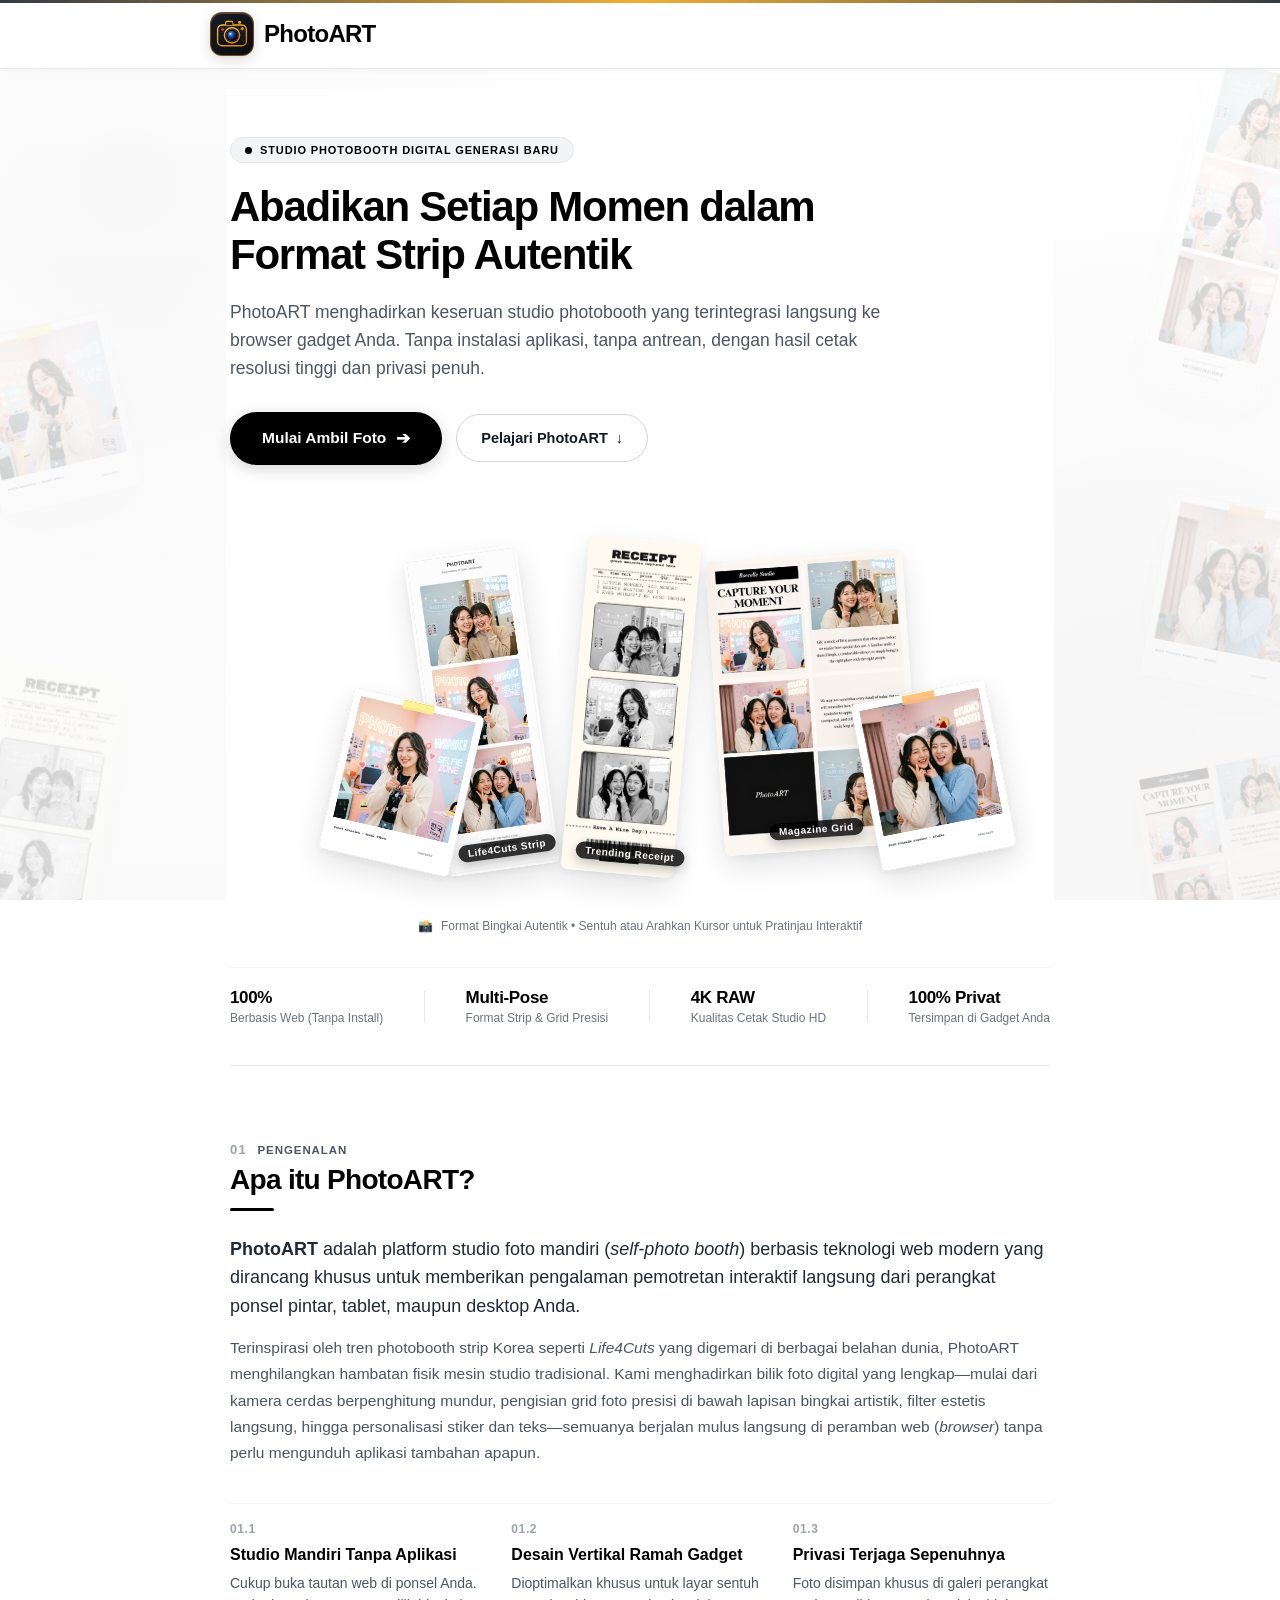
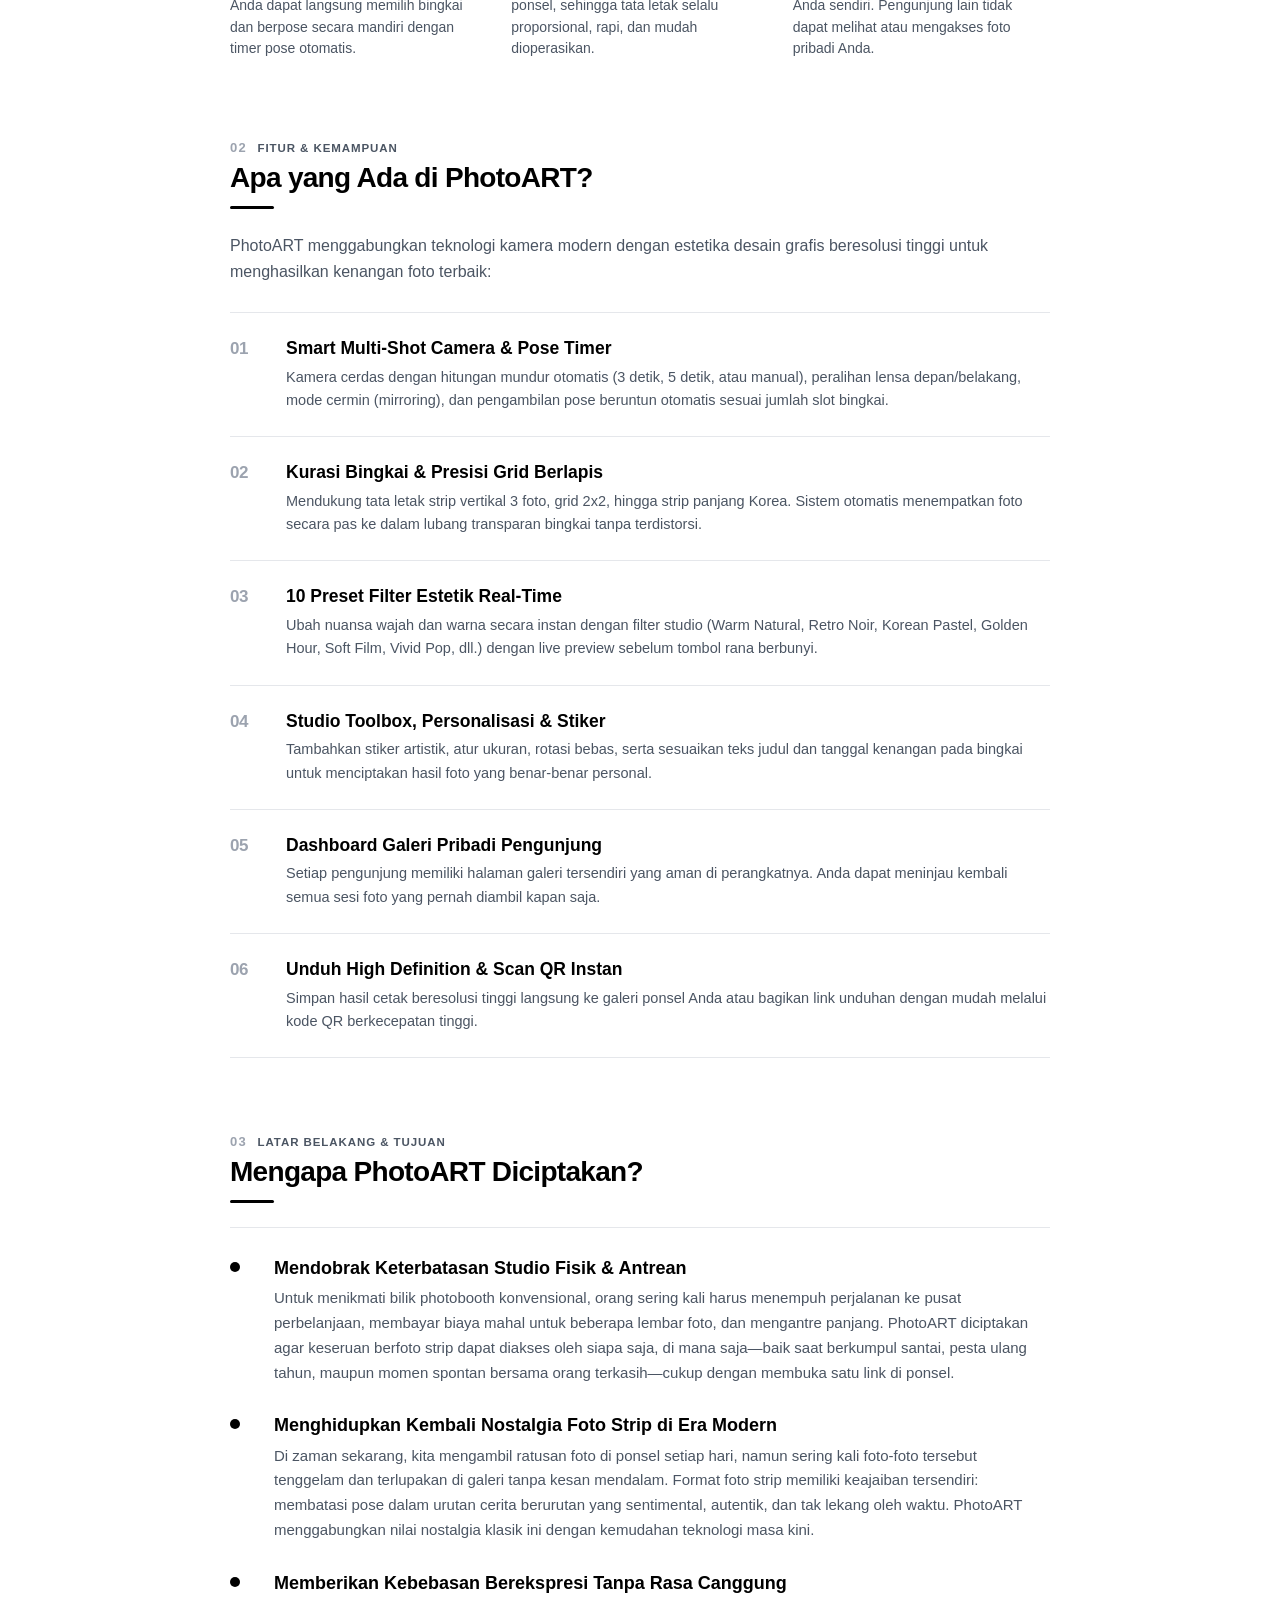
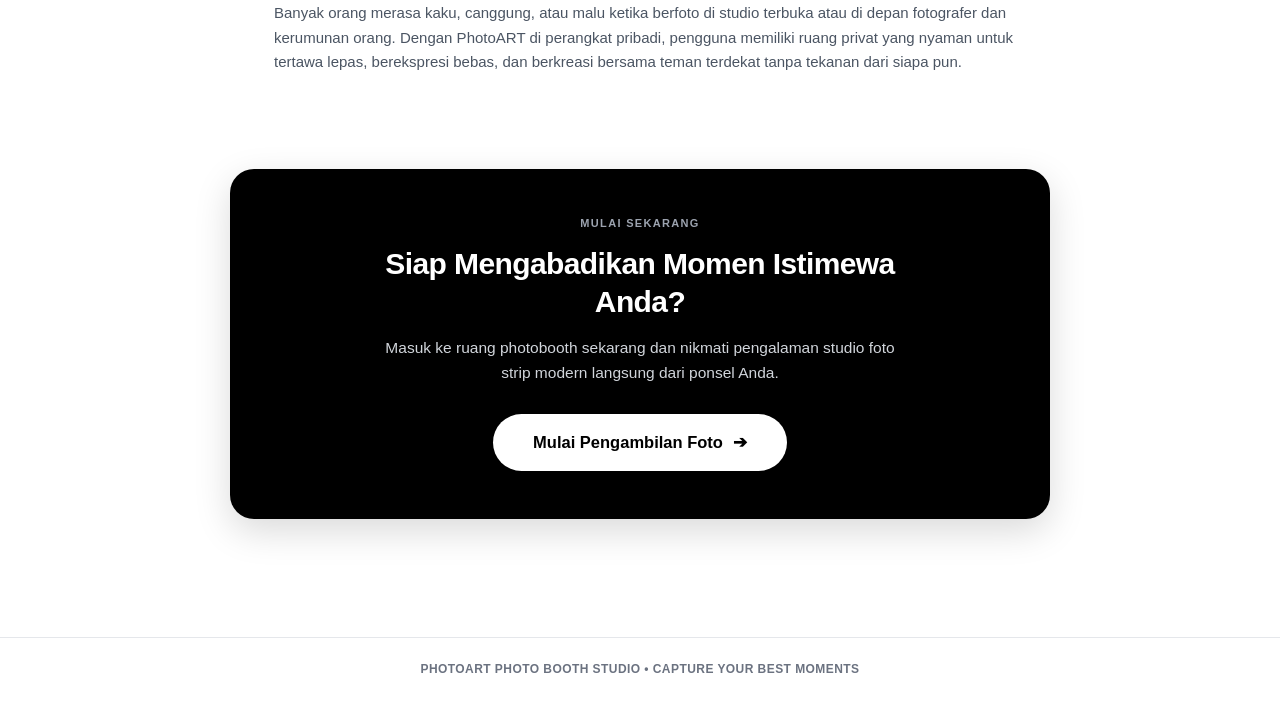
==== index.html @ c7bdb4db "Initial commit - PhotoART project" ====
<!DOCTYPE html>
<html lang="id">
<head>
    <meta charset="UTF-8">
    <meta name="viewport" content="width=device-width, initial-scale=1.0, maximum-scale=1.0, user-scalable=no, viewport-fit=cover">
    <title>PhotoArt - Professional Self Photo Booth Studio</title>
    <meta name="description" content="PhotoArt Studio - Web Photo Booth modern berkualitas studio. Cukup scan barcode untuk berfoto langsung dari ponsel pribadi!">
    <link rel="stylesheet" href="css/style.css">
    <link rel="icon" href="data:image/svg+xml,<svg xmlns=%22http://www.w3.org/2000/svg%22 viewBox=%220%22%20%220%22%20100%20100%22><text y=%22.9em%22 font-size=%2290%22>📸</text></svg>">
</head>
<body class="view-mode-home">

    <!-- Ambient Studio Background Photo Layers (Subtle Mixed Scattered Layers) -->
    <div class="ambient-bg-gallery" aria-hidden="true">
        <div class="ambient-photo photo-corner-tr">
            <img src="assets/frames/thumb_frame_strip_3.png" alt="" loading="lazy">
        </div>
        <div class="ambient-photo photo-mid-left">
            <img src="assets/mini_polaroid_1.png" alt="" loading="lazy">
        </div>
        <div class="ambient-photo photo-mid-right">
            <img src="assets/mini_polaroid_2.png" alt="" loading="lazy">
        </div>
        <div class="ambient-photo photo-bot-left">
            <img src="assets/frames/thumb_receipt_3pose.png" alt="" loading="lazy">
        </div>
        <div class="ambient-photo photo-bot-right">
            <img src="assets/frames/thumb_borcelle_4pose.png" alt="" loading="lazy">
        </div>
    </div>

    <!-- Studio Header & Branding -->
    <header class="app-header">
        <div class="header-container">
            <a href="index.html" class="logo-brand" id="brand-home-link" title="Beranda PhotoART">
                <div class="logo-mark luxury-camera-mark">
                    <svg class="luxury-camera-svg" viewBox="0 0 40 40" fill="none" xmlns="http://www.w3.org/2000/svg">
                        <defs>
                            <linearGradient id="goldGradient" x1="0%" y1="0%" x2="100%" y2="100%">
                                <stop offset="0%" stop-color="#fbbf24" />
                                <stop offset="50%" stop-color="#f59e0b" />
                                <stop offset="100%" stop-color="#d97706" />
                            </linearGradient>
                            <linearGradient id="bodyGradient" x1="0%" y1="0%" x2="0%" y2="100%">
                                <stop offset="0%" stop-color="#1e222d" />
                                <stop offset="100%" stop-color="#0b0e14" />
                            </linearGradient>
                            <radialGradient id="lensReflect" cx="35%" cy="35%" r="65%">
                                <stop offset="0%" stop-color="#38bdf8" stop-opacity="0.95" />
                                <stop offset="50%" stop-color="#1d4ed8" stop-opacity="0.85" />
                                <stop offset="100%" stop-color="#030712" />
                            </radialGradient>
                        </defs>
                        <!-- Luxury Camera Body Frame -->
                        <rect x="4" y="10" width="32" height="23" rx="5" fill="url(#bodyGradient)" stroke="url(#goldGradient)" stroke-width="1.5" />
                        <!-- Upper Rangefinder & Shutter Dial -->
                        <path d="M13 10V7.5C13 6.67 13.67 6 14.5 6H19.5C20.33 6 21 6.67 21 7.5V10" fill="#181c26" stroke="url(#goldGradient)" stroke-width="1.2" />
                        <circle cx="28.5" cy="7" r="1.8" fill="url(#goldGradient)" />
                        <!-- Red Leica-style Indicator Dot -->
                        <circle cx="9.5" cy="15" r="1.5" fill="#ef4444" />
                        <!-- Outer Golden Lens Rim -->
                        <circle cx="20" cy="21.5" r="8.5" fill="#080b11" stroke="url(#goldGradient)" stroke-width="1.5" />
                        <!-- Precision Lens Optical Ring -->
                        <circle cx="20" cy="21.5" r="6.8" stroke="rgba(255,255,255,0.25)" stroke-width="0.8" />
                        <!-- Sapphire Coated Optical Lens Element -->
                        <circle cx="20" cy="21.5" r="5.2" fill="url(#lensReflect)" />
                        <!-- Crystal Glint Reflection -->
                        <circle cx="18.2" cy="19.7" r="1.2" fill="#ffffff" opacity="0.95" />
                        <!-- Top-Right Sparkle Accent -->
                        <path d="M30 14.5L31.5 13M31.5 13L33 14.5M31.5 13V15.5" stroke="url(#goldGradient)" stroke-width="1.2" stroke-linecap="round" />
                    </svg>
                </div>
                <div class="logo-text-group">
                    <div class="logo-title-row">
                        <span class="logo-title-main">PhotoART</span>
                    </div>
                </div>
            </a>
        </div>
    </header>

    <!-- Main Studio Application Flow -->
    <main class="app-main">

        <!-- ================= HOMEPAGE (PENGENALAN, FITUR, ALASAN PHOTOART) ================= -->
        <section id="step-home" class="step-view active home-view">
            <div class="home-container">
                
                <!-- HERO SECTION -->
                <header class="home-hero-section home-anim-entry">
                    <div class="home-badge-tag">
                        <span class="badge-dot"></span>
                        <span>STUDIO PHOTOBOOTH DIGITAL GENERASI BARU</span>
                    </div>
                    
                    <h1 class="home-hero-title">
                        Abadikan Setiap Momen dalam Format Strip Autentik
                    </h1>
                    
                    <p class="home-hero-desc">
                        PhotoART menghadirkan keseruan studio photobooth yang terintegrasi langsung ke browser gadget Anda. Tanpa instalasi aplikasi, tanpa antrean, dengan hasil cetak resolusi tinggi dan privasi penuh.
                    </p>
                    
                    <div class="home-hero-cta-group">
                        <a href="booth.html" class="btn-home-start" id="btn-hero-start">
                            <span>Mulai Ambil Foto</span>
                            <span class="btn-arrow">➔</span>
                        </a>
                        <a href="#home-about" class="btn-home-learn" id="btn-hero-scroll">
                            <span>Pelajari PhotoART</span>
                            <span>↓</span>
                        </a>
                    </div>

                    <!-- Creative Studio Photo Collage Layer (Mix Tilted Aesthetic Showcase) -->
                    <div class="home-hero-collage-wrapper">
                        <div class="home-hero-collage" aria-label="Koleksi Desain Format Photobooth PhotoART">
                            <!-- Layer 1: Classic Studio Strip 3 Pose (Tilted Left) -->
                            <div class="collage-item item-strip" title="Classic Studio Strip 3 Pose">
                                <img src="assets/frames/thumb_frame_strip_3.png" alt="Classic Studio Strip 3 Pose" loading="lazy">
                                <span class="collage-badge">Life4Cuts Strip</span>
                            </div>

                            <!-- Layer 2: Receipt Strip (Center Front Tilted Right) -->
                            <div class="collage-item item-receipt" title="Receipt Strip 3 Pose">
                                <img src="assets/frames/thumb_receipt_3pose.png" alt="Receipt Strip 3 Pose" loading="lazy">
                                <span class="collage-badge">Trending Receipt</span>
                            </div>

                            <!-- Layer 3: Borcelle Editorial Magazine 4 Pose (Tilted Right) -->
                            <div class="collage-item item-borcelle" title="Borcelle Studio Grid 4 Pose">
                                <img src="assets/frames/thumb_borcelle_4pose.png" alt="Borcelle Studio Grid 4 Pose" loading="lazy">
                                <span class="collage-badge">Magazine Grid</span>
                            </div>

                            <!-- Layer 4: Polaroid 1 with Washi Tape (Floating Accent Left) -->
                            <div class="collage-item item-polaroid-1" title="Instant Photo Snapshot">
                                <img src="assets/mini_polaroid_1.png" alt="Instant Photo Snapshot" loading="lazy">
                            </div>

                            <!-- Layer 5: Polaroid 2 with Pastel Tape (Floating Accent Right) -->
                            <div class="collage-item item-polaroid-2" title="Besties Studio Snapshot">
                                <img src="assets/mini_polaroid_2.png" alt="Besties Studio Snapshot" loading="lazy">
                            </div>
                        </div>
                        <div class="collage-caption">
                            <span>📸</span>
                            <span>Format Bingkai Autentik &bull; Sentuh atau Arahkan Kursor untuk Pratinjau Interaktif</span>
                        </div>
                    </div>

                    <!-- Sleek Feature Strip (Minimalist Linear Metrics, Not Boxed Cards) -->
                    <div class="home-quick-metrics">
                        <div class="metric-item">
                            <span class="metric-val">100%</span>
                            <span class="metric-label">Berbasis Web (Tanpa Install)</span>
                        </div>
                        <div class="metric-divider"></div>
                        <div class="metric-item">
                            <span class="metric-val">Multi-Pose</span>
                            <span class="metric-label">Format Strip & Grid Presisi</span>
                        </div>
                        <div class="metric-divider"></div>
                        <div class="metric-item">
                            <span class="metric-val">4K RAW</span>
                            <span class="metric-label">Kualitas Cetak Studio HD</span>
                        </div>
                        <div class="metric-divider"></div>
                        <div class="metric-item">
                            <span class="metric-val">100% Privat</span>
                            <span class="metric-label">Tersimpan di Gadget Anda</span>
                        </div>
                    </div>
                </header>

                <!-- SUB 1: APA ITU PHOTOART? -->
                <section id="home-about" class="home-sub-section home-reveal" data-reveal>
                    <div class="home-sub-header">
                        <span class="home-sub-num">01</span>
                        <span class="home-sub-badge">PENGENALAN</span>
                        <h2 class="home-sub-title">Apa itu PhotoART?</h2>
                        <div class="home-title-line"></div>
                    </div>

                    <div class="home-narrative-block">
                        <p class="home-lead-text">
                            <strong>PhotoART</strong> adalah platform studio foto mandiri (<em>self-photo booth</em>) berbasis teknologi web modern yang dirancang khusus untuk memberikan pengalaman pemotretan interaktif langsung dari perangkat ponsel pintar, tablet, maupun desktop Anda.
                        </p>
                        <p class="home-body-text">
                            Terinspirasi oleh tren photobooth strip Korea seperti <em>Life4Cuts</em> yang digemari di berbagai belahan dunia, PhotoART menghilangkan hambatan fisik mesin studio tradisional. Kami menghadirkan bilik foto digital yang lengkap—mulai dari kamera cerdas berpenghitung mundur, pengisian grid foto presisi di bawah lapisan bingkai artistik, filter estetis langsung, hingga personalisasi stiker dan teks—semuanya berjalan mulus langsung di peramban web (<em>browser</em>) tanpa perlu mengunduh aplikasi tambahan apapun.
                        </p>
                    </div>

                    <div class="home-pillars-grid">
                        <div class="home-pillar-item home-sub-item">
                            <div class="pillar-marker">01.1</div>
                            <h3 class="pillar-title">Studio Mandiri Tanpa Aplikasi</h3>
                            <p class="pillar-desc">Cukup buka tautan web di ponsel Anda. Anda dapat langsung memilih bingkai dan berpose secara mandiri dengan timer pose otomatis.</p>
                        </div>
                        <div class="home-pillar-item home-sub-item">
                            <div class="pillar-marker">01.2</div>
                            <h3 class="pillar-title">Desain Vertikal Ramah Gadget</h3>
                            <p class="pillar-desc">Dioptimalkan khusus untuk layar sentuh ponsel, sehingga tata letak selalu proporsional, rapi, dan mudah dioperasikan.</p>
                        </div>
                        <div class="home-pillar-item home-sub-item">
                            <div class="pillar-marker">01.3</div>
                            <h3 class="pillar-title">Privasi Terjaga Sepenuhnya</h3>
                            <p class="pillar-desc">Foto disimpan khusus di galeri perangkat Anda sendiri. Pengunjung lain tidak dapat melihat atau mengakses foto pribadi Anda.</p>
                        </div>
                    </div>
                </section>

                <!-- SUB 2: APA YANG ADA DI PHOTOART? -->
                <section id="home-features" class="home-sub-section home-reveal" data-reveal>
                    <div class="home-sub-header">
                        <span class="home-sub-num">02</span>
                        <span class="home-sub-badge">FITUR & KEMAMPUAN</span>
                        <h2 class="home-sub-title">Apa yang Ada di PhotoART?</h2>
                        <div class="home-title-line"></div>
                    </div>

                    <p class="home-section-lead">
                        PhotoART menggabungkan teknologi kamera modern dengan estetika desain grafis beresolusi tinggi untuk menghasilkan kenangan foto terbaik:
                    </p>

                    <div class="home-features-linear">
                        <div class="home-feature-row home-sub-item">
                            <div class="feature-index">01</div>
                            <div class="feature-content">
                                <h3 class="feature-title">Smart Multi-Shot Camera & Pose Timer</h3>
                                <p class="feature-desc">Kamera cerdas dengan hitungan mundur otomatis (3 detik, 5 detik, atau manual), peralihan lensa depan/belakang, mode cermin (mirroring), dan pengambilan pose beruntun otomatis sesuai jumlah slot bingkai.</p>
                            </div>
                        </div>

                        <div class="home-feature-row home-sub-item">
                            <div class="feature-index">02</div>
                            <div class="feature-content">
                                <h3 class="feature-title">Kurasi Bingkai & Presisi Grid Berlapis</h3>
                                <p class="feature-desc">Mendukung tata letak strip vertikal 3 foto, grid 2x2, hingga strip panjang Korea. Sistem otomatis menempatkan foto secara pas ke dalam lubang transparan bingkai tanpa terdistorsi.</p>
                            </div>
                        </div>

                        <div class="home-feature-row home-sub-item">
                            <div class="feature-index">03</div>
                            <div class="feature-content">
                                <h3 class="feature-title">10 Preset Filter Estetik Real-Time</h3>
                                <p class="feature-desc">Ubah nuansa wajah dan warna secara instan dengan filter studio (Warm Natural, Retro Noir, Korean Pastel, Golden Hour, Soft Film, Vivid Pop, dll.) dengan live preview sebelum tombol rana berbunyi.</p>
                            </div>
                        </div>

                        <div class="home-feature-row home-sub-item">
                            <div class="feature-index">04</div>
                            <div class="feature-content">
                                <h3 class="feature-title">Studio Toolbox, Personalisasi & Stiker</h3>
                                <p class="feature-desc">Tambahkan stiker artistik, atur ukuran, rotasi bebas, serta sesuaikan teks judul dan tanggal kenangan pada bingkai untuk menciptakan hasil foto yang benar-benar personal.</p>
                            </div>
                        </div>

                        <div class="home-feature-row home-sub-item">
                            <div class="feature-index">05</div>
                            <div class="feature-content">
                                <h3 class="feature-title">Dashboard Galeri Pribadi Pengunjung</h3>
                                <p class="feature-desc">Setiap pengunjung memiliki halaman galeri tersendiri yang aman di perangkatnya. Anda dapat meninjau kembali semua sesi foto yang pernah diambil kapan saja.</p>
                            </div>
                        </div>

                        <div class="home-feature-row home-sub-item">
                            <div class="feature-index">06</div>
                            <div class="feature-content">
                                <h3 class="feature-title">Unduh High Definition & Scan QR Instan</h3>
                                <p class="feature-desc">Simpan hasil cetak beresolusi tinggi langsung ke galeri ponsel Anda atau bagikan link unduhan dengan mudah melalui kode QR berkecepatan tinggi.</p>
                            </div>
                        </div>
                    </div>
                </section>

                <!-- SUB 3: ALASAN MENGAPA PHOTOART DICIPTAKAN -->
                <section id="home-purpose" class="home-sub-section home-reveal" data-reveal>
                    <div class="home-sub-header">
                        <span class="home-sub-num">03</span>
                        <span class="home-sub-badge">LATAR BELAKANG & TUJUAN</span>
                        <h2 class="home-sub-title">Mengapa PhotoART Diciptakan?</h2>
                        <div class="home-title-line"></div>
                    </div>

                    <div class="home-purpose-list">
                        <div class="home-purpose-item home-sub-item">
                            <div class="purpose-indicator">
                                <span class="purpose-bullet"></span>
                            </div>
                            <div class="purpose-content">
                                <h3 class="purpose-title">Mendobrak Keterbatasan Studio Fisik & Antrean</h3>
                                <p class="purpose-desc">
                                    Untuk menikmati bilik photobooth konvensional, orang sering kali harus menempuh perjalanan ke pusat perbelanjaan, membayar biaya mahal untuk beberapa lembar foto, dan mengantre panjang. PhotoART diciptakan agar keseruan berfoto strip dapat diakses oleh siapa saja, di mana saja—baik saat berkumpul santai, pesta ulang tahun, maupun momen spontan bersama orang terkasih—cukup dengan membuka satu link di ponsel.
                                </p>
                            </div>
                        </div>

                        <div class="home-purpose-item home-sub-item">
                            <div class="purpose-indicator">
                                <span class="purpose-bullet"></span>
                            </div>
                            <div class="purpose-content">
                                <h3 class="purpose-title">Menghidupkan Kembali Nostalgia Foto Strip di Era Modern</h3>
                                <p class="purpose-desc">
                                    Di zaman sekarang, kita mengambil ratusan foto di ponsel setiap hari, namun sering kali foto-foto tersebut tenggelam dan terlupakan di galeri tanpa kesan mendalam. Format foto strip memiliki keajaiban tersendiri: membatasi pose dalam urutan cerita berurutan yang sentimental, autentik, dan tak lekang oleh waktu. PhotoART menggabungkan nilai nostalgia klasik ini dengan kemudahan teknologi masa kini.
                                </p>
                            </div>
                        </div>

                        <div class="home-purpose-item home-sub-item">
                            <div class="purpose-indicator">
                                <span class="purpose-bullet"></span>
                            </div>
                            <div class="purpose-content">
                                <h3 class="purpose-title">Memberikan Kebebasan Berekspresi Tanpa Rasa Canggung</h3>
                                <p class="purpose-desc">
                                    Banyak orang merasa kaku, canggung, atau malu ketika berfoto di studio terbuka atau di depan fotografer dan kerumunan orang. Dengan PhotoART di perangkat pribadi, pengguna memiliki ruang privat yang nyaman untuk tertawa lepas, berekspresi bebas, dan berkreasi bersama teman terdekat tanpa tekanan dari siapa pun.
                                </p>
                            </div>
                        </div>
                    </div>
                </section>

                <!-- BOTTOM CALL-TO-ACTION (START SESSION) -->
                <section class="home-cta-section home-reveal" data-reveal>
                    <div class="home-cta-box">
                        <div class="cta-badge">MULAI SEKARANG</div>
                        <h2 class="cta-title">Siap Mengabadikan Momen Istimewa Anda?</h2>
                        <p class="cta-desc">Masuk ke ruang photobooth sekarang dan nikmati pengalaman studio foto strip modern langsung dari ponsel Anda.</p>
                        <a href="booth.html" class="btn-home-start btn-home-start-large" id="btn-bottom-start">
                            <span>Mulai Pengambilan Foto</span>
                            <span class="btn-arrow">➔</span>
                        </a>
                    </div>
                </section>

            </div>
        </section>

    </main>

    <!-- Studio Footer -->
    <footer class="app-footer" style="background: #ffffff; border-top: 1px solid #e5e7eb; padding: 24px 16px; text-align: center;">
        <p style="color: #6b7280; font-size: 12px; margin-bottom: 8px;">PHOTOART PHOTO BOOTH STUDIO &bull; CAPTURE YOUR BEST MOMENTS</p>
        <div class="footer-links-row" style="display: flex; align-items: center; justify-content: center; gap: 14px; font-size: 12.5px;">
        </div>
    </footer>

    <!-- Scripts -->
    <script src="js/filters.js"></script>
    <script src="js/frames.js"></script>
    <script src="js/app.js"></script>
</body>
</html>
---- css/style.css ----
/**
 * PhotoArt Photo Booth - Studio Edition Stylesheet
 * Elegant, Professional, Human-Crafted Editorial & Korean Photobooth Aesthetic
 * 100% Mobile Responsive & Touch Optimized
 */

:root {
    /* Studio Pure & Editorial Palette (Harmonized with Homepage) */
    --bg-base: #ffffff;
    --bg-surface: #ffffff;
    --bg-surface-elevated: #f9fafb;
    --bg-surface-glass: rgba(255, 255, 255, 0.98);
    --bg-card: #ffffff;
    --bg-card-hover: #fafafa;
    --bg-input: #ffffff;

    /* Crisp Light Hairline Borders */
    --border-subtle: #f3f4f6;
    --border-card: #e5e7eb;
    --border-strong: #d1d5db;
    --border-glow: rgba(0, 0, 0, 0.08);
    --border-gold: rgba(217, 119, 6, 0.45);

    /* Brand Accents */
    --brand-rose: #000000;
    --brand-rose-hover: #1f2937;
    --brand-rose-glow: rgba(0, 0, 0, 0.12);
    --brand-amber: #f59e0b;
    --brand-amber-glow: rgba(245, 158, 11, 0.2);
    --brand-gold: #fbbf24;
    --brand-cyan: #0284c7;
    --brand-emerald: #10b981;

    /* Legacy mapping for compatibility */
    --primary: #000000;
    --primary-hover: #1f2937;
    --secondary: #4b5563;
    --accent: #f59e0b;
    --border-color: var(--border-card);

    /* Typography Colors (Clean, Crisp, High Contrast) */
    --text-pure: #000000;
    --text-primary: #111827;
    --text-body: #374151;
    --text-muted: #6b7280;
    --text-tint: #991b1b;

    /* Radius & Spacing */
    --radius-xs: 6px;
    --radius-sm: 10px;
    --radius-md: 16px;
    --radius-lg: 24px;
    --radius-pill: 9999px;

    /* Soft Clean Elevation Shadows */
    --shadow-sm: 0 1px 3px rgba(0, 0, 0, 0.05), 0 1px 2px rgba(0, 0, 0, 0.03);
    --shadow-md: 0 4px 16px rgba(0, 0, 0, 0.06), 0 1px 3px rgba(0, 0, 0, 0.04);
    --shadow-lg: 0 12px 32px rgba(0, 0, 0, 0.08), 0 4px 12px rgba(0, 0, 0, 0.05);
    --shadow-glow: 0 4px 18px rgba(0, 0, 0, 0.12);
    --shadow-easel: 0 18px 48px -10px rgba(0, 0, 0, 0.12), 0 0 0 1px #e5e7eb;
    --transition: all 0.22s cubic-bezier(0.16, 1, 0.3, 1);
    --transition-bounce: all 0.32s cubic-bezier(0.34, 1.56, 0.64, 1);
}

/* Base & Reset */
* {
    margin: 0;
    padding: 0;
    box-sizing: border-box;
    -webkit-tap-highlight-color: transparent;
}

html, body {
    width: 100%;
    max-width: 100vw;
    overflow-x: hidden;
    min-height: 100vh;
}

/* Body with Luxury Camera Viewfinder Dot-Grid Motif */
body {
    font-family: -apple-system, BlinkMacSystemFont, "Segoe UI", Roboto, "Helvetica Neue", Arial, sans-serif;
    background-color: #ffffff;
    background-image: 
        radial-gradient(circle at 10% 20%, rgba(0, 0, 0, 0.02) 0%, transparent 40%),
        radial-gradient(circle at 90% 80%, rgba(0, 0, 0, 0.02) 0%, transparent 40%),
        linear-gradient(180deg, #ffffff 0%, #fafafa 100%);
    background-attachment: fixed;
    color: var(--text-body);
    display: flex;
    flex-direction: column;
    -webkit-font-smoothing: antialiased;
    -moz-osx-font-smoothing: grayscale;
    position: relative;
}

/* Subtle top studio illumination accent line */
body::before {
    content: "";
    position: fixed;
    top: 0;
    left: 0;
    right: 0;
    height: 3px;
    background: linear-gradient(90deg, #111827 0%, #f59e0b 50%, #111827 100%);
    z-index: 1001;
    opacity: 0.85;
}

/* ==========================================================================
   HEADER & STUDIO BRANDING
   ========================================================================== */
header.app-header {
    background: rgba(255, 255, 255, 0.98);
    backdrop-filter: blur(20px);
    -webkit-backdrop-filter: blur(20px);
    border-bottom: 1px solid #e5e7eb;
    padding: 12px 18px;
    position: sticky;
    top: 0;
    z-index: 100;
    width: 100%;
    box-shadow: 0 1px 6px rgba(0, 0, 0, 0.04);
}

.header-container {
    max-width: 860px;
    margin: 0 auto;
    display: flex;
    align-items: center;
    justify-content: space-between;
    gap: 12px;
}

.logo-brand {
    display: flex;
    align-items: center;
    gap: 10px;
    text-decoration: none;
    color: inherit;
    transition: var(--transition);
}

.logo-brand:hover {
    transform: translateY(-1px);
}

/* Luxury Studio Logo Branding */
.luxury-camera-mark {
    width: 44px;
    height: 44px;
    border-radius: 12px;
    background: linear-gradient(145deg, #181d28 0%, #0a0d14 100%);
    border: 1.5px solid rgba(217, 119, 6, 0.55);
    display: flex;
    align-items: center;
    justify-content: center;
    box-shadow: 0 4px 14px rgba(0, 0, 0, 0.14), inset 0 1px 0 rgba(255, 255, 255, 0.2);
    flex-shrink: 0;
    padding: 3px;
    transition: transform 0.25s cubic-bezier(0.16, 1, 0.3, 1), box-shadow 0.25s ease, border-color 0.25s ease;
}

.logo-brand:hover .luxury-camera-mark {
    transform: scale(1.06);
    border-color: rgba(217, 119, 6, 0.85);
    box-shadow: 0 6px 20px rgba(217, 119, 6, 0.25), inset 0 1px 0 rgba(255, 255, 255, 0.3);
}

.luxury-camera-svg {
    width: 100%;
    height: 100%;
    display: block;
    filter: drop-shadow(0 2px 4px rgba(0, 0, 0, 0.25));
}

.logo-text-group {
    display: flex;
    flex-direction: column;
    gap: 2px;
}

.logo-title-row {
    display: flex;
    align-items: center;
    gap: 7px;
}

.logo-title-main {
    font-size: 24px;
    font-weight: 900;
    letter-spacing: -0.03em;
    color: #000000;
    -webkit-text-fill-color: #000000;
    line-height: 1;
    font-family: -apple-system, BlinkMacSystemFont, "Segoe UI", Roboto, "Helvetica Neue", Arial, sans-serif;
    display: inline-flex;
    align-items: center;
}

/* User Booth Navigation (Only in booth.html) */
.user-header-nav {
    display: inline-flex;
    align-items: center;
    gap: 6px;
    background: #f3f4f6;
    border: 1px solid #e5e7eb;
    border-radius: var(--radius-pill);
    padding: 3px 5px;
}

.user-nav-btn {
    background: transparent;
    border: 1px solid transparent;
    color: #4b5563;
    padding: 6px 14px;
    border-radius: var(--radius-pill);
    font-size: 12px;
    font-weight: 800;
    letter-spacing: 0.02em;
    cursor: pointer;
    display: inline-flex;
    align-items: center;
    gap: 6px;
    transition: var(--transition);
    position: relative;
    font-family: inherit;
    text-decoration: none;
}

.user-nav-btn:hover {
    color: #000000;
    background: #e5e7eb;
}

.user-nav-btn.active {
    background: #000000;
    border-color: #000000;
    color: #ffffff;
    box-shadow: 0 2px 8px rgba(0, 0, 0, 0.16);
}

/* Operator Quick Navigation (Only in admin.html) */
.operator-header-nav {
    display: inline-flex;
    align-items: center;
    gap: 8px;
}

.btn-operator-link {
    display: inline-flex;
    align-items: center;
    gap: 6px;
    background: #f3f4f6;
    border: 1px solid #e5e7eb;
    color: #111827;
    padding: 6px 13px;
    border-radius: var(--radius-pill);
    font-size: 11.5px;
    font-weight: 700;
    text-decoration: none;
    transition: var(--transition);
}

.btn-operator-link:hover {
    background: #e5e7eb;
    border-color: #d1d5db;
    transform: translateY(-1px);
    color: #000000;
}

/* Header Navigation Links (Hidden as requested) */
.header-nav-links {
    display: none !important;
}

.nav-link-btn {
    background: transparent;
    border: 1px solid transparent;
    color: var(--text-muted);
    padding: 6px 12px;
    border-radius: var(--radius-pill);
    font-size: 11px;
    font-weight: 800;
    letter-spacing: 0.02em;
    cursor: pointer;
    display: inline-flex;
    align-items: center;
    gap: 5px;
    transition: var(--transition);
    position: relative;
}

.nav-link-btn:hover {
    color: var(--text-pure);
    background: rgba(255, 255, 255, 0.06);
}

.nav-link-btn.active {
    background: linear-gradient(135deg, rgba(244, 63, 94, 0.22) 0%, rgba(244, 63, 94, 0.12) 100%);
    border-color: rgba(244, 63, 94, 0.5);
    color: #ffffff;
    box-shadow: 0 2px 10px rgba(244, 63, 94, 0.25);
}

.nav-badge {
    background: var(--brand-rose);
    color: #ffffff;
    font-size: 9px;
    font-weight: 900;
    padding: 1px 5px;
    border-radius: var(--radius-pill);
    line-height: 1.2;
}

@media (max-width: 640px) {
    header.app-header {
        padding: 8px 10px;
    }
    .header-container {
        gap: 6px;
    }
    .luxury-camera-mark {
        width: 38px;
        height: 38px;
    }
    .logo-title-main {
        font-size: 17.5px;
    }
    .logo-luxury-pill {
        font-size: 8px;
        padding: 1px 5px;
    }
    .logo-luxury-sub {
        font-size: 7.5px;
        letter-spacing: 0.16em;
    }
    .header-nav-links {
        padding: 2px 4px;
        gap: 2px;
    }
    .header-nav-links .nav-link-btn {
        padding: 6px 8px;
        font-size: 11px;
        gap: 3px;
    }
    .header-nav-links .nav-link-btn span:not(.nav-badge) {
        display: inline;
    }
    .user-header-nav {
        gap: 3px;
        padding: 2px 3px;
    }
    .user-nav-btn {
        padding: 5px 8px;
        font-size: 11px;
        gap: 3px;
    }
    .btn-header-qr {
        padding: 6px 8px;
        font-size: 12px;
    }
    .btn-header-qr .btn-qr-label {
        display: none;
    }
    .studio-status-badge {
        display: none;
    }
    .step-tracker-wrapper {
        padding: 6px 4px;
    }
    .studio-step-tracker {
        gap: 4px;
    }
    .step-track-item {
        padding: 5px 8px;
        font-size: 10px;
        gap: 4px;
    }
    .step-track-item .step-num {
        display: none;
    }
}

.header-actions {
    display: flex;
    align-items: center;
    gap: 10px;
}

.studio-status-badge {
    display: inline-flex;
    align-items: center;
    gap: 6px;
    background: rgba(16, 185, 129, 0.12);
    border: 1px solid rgba(16, 185, 129, 0.35);
    padding: 4px 10px;
    border-radius: var(--radius-pill);
    font-size: 10px;
    font-weight: 800;
    letter-spacing: 0.08em;
    color: #34d399;
    text-transform: uppercase;
}

.status-pulse-dot {
    width: 6px;
    height: 6px;
    border-radius: 50%;
    background-color: #10b981;
    box-shadow: 0 0 10px #10b981;
    animation: pulseDot 2s infinite ease-in-out;
}

@keyframes pulseDot {
    0%, 100% { transform: scale(1); opacity: 1; }
    50% { transform: scale(1.35); opacity: 0.5; }
}

.btn-header-qr {
    display: inline-flex;
    align-items: center;
    gap: 7px;
    background: linear-gradient(135deg, rgba(245, 158, 11, 0.18) 0%, rgba(244, 63, 94, 0.12) 100%);
    color: var(--text-pure);
    border: 1px solid rgba(245, 158, 11, 0.45);
    padding: 7px 14px;
    border-radius: var(--radius-pill);
    font-size: 12px;
    font-weight: 800;
    letter-spacing: 0.02em;
    cursor: pointer;
    transition: var(--transition);
    box-shadow: 0 2px 10px rgba(0, 0, 0, 0.35);
}

.btn-header-qr:hover {
    background: linear-gradient(135deg, rgba(245, 158, 11, 0.3) 0%, rgba(244, 63, 94, 0.22) 100%);
    border-color: var(--brand-gold);
    transform: translateY(-1px);
    box-shadow: 0 4px 16px var(--brand-amber-glow);
}

.btn-header-qr:active {
    transform: translateY(0);
}

/* ==========================================================================
   STUDIO STEP TRACKER (01 PILIH ➔ 02 FOTO ➔ 03 CETAK)
   ========================================================================== */
.step-tracker-wrapper {
    background: #ffffff;
    border-bottom: 1px solid #e5e7eb;
    padding: 10px 14px;
    position: relative;
    box-shadow: 0 1px 4px rgba(0, 0, 0, 0.02);
}

/* Connecting hairline timeline behind items */
.studio-step-tracker {
    max-width: 860px;
    margin: 0 auto;
    display: flex;
    align-items: center;
    justify-content: center;
    gap: 12px;
    position: relative;
}

.step-track-item {
    display: flex;
    align-items: center;
    gap: 7px;
    padding: 6px 14px;
    border-radius: var(--radius-pill);
    background: #f3f4f6;
    border: 1px solid #e5e7eb;
    color: #4b5563;
    font-size: 11px;
    font-weight: 800;
    letter-spacing: 0.04em;
    transition: var(--transition);
    user-select: none;
}

.step-track-item:hover {
    color: #000000;
    background: #e5e7eb;
    border-color: #d1d5db;
}

.step-track-item .step-num {
    font-size: 10px;
    padding: 2px 7px;
    border-radius: var(--radius-pill);
    background: #e5e7eb;
    color: #111827;
    font-weight: 900;
    font-family: monospace;
    letter-spacing: 0.05em;
}

.step-track-item.active {
    background: #000000;
    color: #ffffff;
    border-color: #000000;
    box-shadow: 0 3px 12px rgba(0, 0, 0, 0.16);
}

.step-track-item.active .step-num {
    background: #ffffff;
    color: #000000;
}

.step-track-arrow {
    color: #9ca3af;
    font-size: 13px;
    font-weight: 800;
}

/* ==========================================================================
   MAIN LAYOUT & STEPS
   ========================================================================== */
main.app-main {
    flex: 1;
    max-width: 860px;
    width: 100%;
    margin: 0 auto;
    padding: 20px 16px 48px;
    display: flex;
    flex-direction: column;
    position: relative;
    z-index: 1;
}

.step-view {
    display: none;
    opacity: 0;
    transition: opacity 0.25s ease-out;
}

.step-view.active {
    display: block;
    opacity: 1;
    animation: fadeInView 0.3s cubic-bezier(0.16, 1, 0.3, 1) forwards;
}

@keyframes fadeInView {
    from { opacity: 0; transform: translateY(10px); }
    to { opacity: 1; transform: translateY(0); }
}

/* Studio Cards & Surfaces with Authentic Corner Registration Motifs */
.card {
    position: relative;
    background: #ffffff;
    border: 1px solid #e5e7eb;
    border-radius: var(--radius-md);
    padding: 22px;
    margin-bottom: 20px;
    box-shadow: 0 4px 16px rgba(0, 0, 0, 0.05);
    overflow: hidden;
    transition: var(--transition);
}

/* Subtle Top Accent Hairline */
.card::before {
    content: "";
    position: absolute;
    top: 0;
    left: 0;
    right: 0;
    height: 2px;
    background: linear-gradient(90deg, transparent 0%, rgba(0, 0, 0, 0.08) 50%, transparent 100%);
    opacity: 0.85;
}

.card:hover {
    border-color: #d1d5db;
    box-shadow: 0 8px 24px rgba(0, 0, 0, 0.07);
}

.card-title {
    font-size: 17px;
    font-weight: 900;
    letter-spacing: -0.015em;
    color: #000000;
    margin-bottom: 5px;
    display: flex;
    align-items: center;
    gap: 8px;
}

.card-subtitle {
    font-size: 12px;
    color: #6b7280;
    margin-bottom: 16px;
    line-height: 1.55;
}

/* ==========================================================================
   STEP 1: SETUP & HERO BANNER WITH STUDIO MOTIFS
   ========================================================================== */
.hero-banner {
    position: relative;
    text-align: center;
    padding: 34px 20px 28px;
    margin-bottom: 20px;
    background: linear-gradient(180deg, #f9fafb 0%, #ffffff 100%);
    border-radius: var(--radius-lg);
    border: 1px solid #e5e7eb;
    box-shadow: 0 4px 16px rgba(0, 0, 0, 0.05);
    overflow: hidden;
}

/* Concentric Aperture Rings in Hero Background */
.hero-decor-rings {
    position: absolute;
    top: -80px;
    left: 50%;
    transform: translateX(-50%);
    width: 360px;
    height: 360px;
    border-radius: 50%;
    border: 1px dashed rgba(0, 0, 0, 0.06);
    box-shadow: 
        0 0 0 35px rgba(0, 0, 0, 0.02),
        0 0 0 75px rgba(0, 0, 0, 0.01);
    pointer-events: none;
    z-index: 0;
    animation: slowRotateAperture 60s linear infinite;
}

@keyframes slowRotateAperture {
    from { transform: translateX(-50%) rotate(0deg); }
    to { transform: translateX(-50%) rotate(360deg); }
}

/* Corner registration marks (+) */
.hero-corner-mark {
    position: absolute;
    font-size: 15px;
    font-weight: 400;
    pointer-events: none;
    line-height: 1;
    z-index: 2;
    color: #9ca3af;
}
.hero-corner-tl { top: 12px; left: 14px; }
.hero-corner-tr { top: 12px; right: 14px; }
.hero-corner-bl { bottom: 12px; left: 14px; }
.hero-corner-br { bottom: 12px; right: 14px; }

/* Decorative Layered Photo Strips in Booth Setup Banner */
.booth-banner-collage {
    position: absolute;
    inset: 0;
    pointer-events: none;
    overflow: hidden;
    z-index: 0;
}

.booth-banner-strip {
    position: absolute;
    height: auto;
    border-radius: 4px;
    opacity: 0.22;
    filter: drop-shadow(0 8px 18px rgba(0, 0, 0, 0.08));
    transition: transform 0.6s cubic-bezier(0.16, 1, 0.3, 1), opacity 0.3s ease;
}

.hero-banner:hover .booth-banner-strip {
    opacity: 0.32;
}

.booth-banner-strip.strip-left {
    left: -12px;
    top: -15px;
    width: 85px;
    transform: rotate(-10deg);
}

.booth-banner-strip.strip-center {
    left: 110px;
    top: 50px;
    width: 72px;
    transform: rotate(8deg);
}

.booth-banner-strip.strip-right {
    right: -12px;
    top: -15px;
    width: 90px;
    transform: rotate(9deg);
}

@media (max-width: 640px) {
    .booth-banner-strip.strip-left { width: 56px; left: -10px; opacity: 0.16; }
    .booth-banner-strip.strip-center { display: none; }
    .booth-banner-strip.strip-right { width: 60px; right: -10px; opacity: 0.16; }
}

.hero-pill-badge {
    position: relative;
    z-index: 1;
    display: inline-flex;
    align-items: center;
    gap: 7px;
    background: #f3f4f6;
    border: 1px solid #e5e7eb;
    color: #111827;
    font-size: 10px;
    font-weight: 900;
    letter-spacing: 0.12em;
    text-transform: uppercase;
    padding: 5px 14px;
    border-radius: var(--radius-pill);
    margin-bottom: 14px;
}

.hero-title {
    position: relative;
    z-index: 1;
    font-size: 30px;
    font-weight: 900;
    letter-spacing: -0.025em;
    color: #000000;
    -webkit-text-fill-color: #000000;
    background: none;
    line-height: 1.2;
    margin-bottom: 10px;
}

.hero-desc {
    position: relative;
    z-index: 1;
    font-size: 14px;
    color: #4b5563;
    max-width: 550px;
    margin: 0 auto 16px;
    line-height: 1.65;
}

.hero-features-strip {
    position: relative;
    z-index: 1;
    display: inline-flex;
    align-items: center;
    justify-content: center;
    flex-wrap: wrap;
    gap: 8px 12px;
    padding: 8px 16px;
    background: #f3f4f6;
    border: 1px solid #e5e7eb;
    border-radius: var(--radius-pill);
    font-size: 11px;
    font-weight: 700;
    color: #4b5563;
}

.hero-feat-item {
    display: inline-flex;
    align-items: center;
    gap: 5px;
    color: #111827;
}

.hero-feat-dot {
    color: #9ca3af;
}

/* Category Filter Bar */
.category-filter-bar {
    display: flex;
    align-items: center;
    gap: 8px;
    overflow-x: auto;
    padding-bottom: 12px;
    margin-bottom: 16px;
    -webkit-overflow-scrolling: touch;
    scrollbar-width: none;
}

.category-filter-bar::-webkit-scrollbar {
    display: none;
}

.category-pill {
    flex-shrink: 0;
    background: #f3f4f6;
    border: 1px solid #e5e7eb;
    color: #4b5563;
    padding: 8px 15px;
    border-radius: var(--radius-pill);
    font-size: 12px;
    font-weight: 800;
    cursor: pointer;
    transition: var(--transition);
    white-space: nowrap;
}

.category-pill:hover {
    background: #e5e7eb;
    color: #000000;
    border-color: #d1d5db;
    transform: translateY(-1px);
}

.category-pill.active {
    background: #000000;
    border-color: #000000;
    color: #ffffff;
    box-shadow: 0 4px 14px rgba(0, 0, 0, 0.16);
    transform: translateY(-1px);
}

/* Frames Selection Grid */
.frames-selection-grid {
    display: grid;
    grid-template-columns: repeat(auto-fill, minmax(240px, 1fr));
    gap: 16px;
    margin-bottom: 24px;
}

@media (max-width: 580px) {
    .frames-selection-grid {
        grid-template-columns: repeat(2, 1fr);
        gap: 10px;
    }
}

.frame-select-card {
    background: #ffffff;
    border: 1.5px solid #e5e7eb;
    border-radius: var(--radius-md);
    overflow: hidden;
    cursor: pointer;
    transition: var(--transition-bounce);
    display: flex;
    flex-direction: column;
    position: relative;
    box-shadow: 0 2px 10px rgba(0, 0, 0, 0.04);
}

.frame-select-card:hover {
    transform: translateY(-4px);
    border-color: #000000;
    box-shadow: 0 12px 28px rgba(0, 0, 0, 0.08);
}

.frame-select-card.selected {
    border-color: #000000;
    box-shadow: 0 0 0 2px #000000, 0 12px 28px rgba(0, 0, 0, 0.1);
    background: #ffffff;
}

.frame-select-card.selected::after {
    content: "✓ TERPILIH";
    position: absolute;
    top: 8px;
    right: 8px;
    background: #000000;
    color: #ffffff;
    font-size: 9px;
    font-weight: 900;
    letter-spacing: 0.08em;
    padding: 3px 9px;
    border-radius: var(--radius-pill);
    box-shadow: 0 2px 8px rgba(0, 0, 0, 0.15);
    z-index: 5;
}

/* Gallery Mat & Corner Tabs on Frame Preview */
.frame-real-preview-wrapper {
    background: #f9fafb;
    padding: 14px 10px;
    display: flex;
    align-items: center;
    justify-content: center;
    min-height: 210px;
    border-bottom: 1px solid #f3f4f6;
    position: relative;
    overflow: hidden;
}

/* Authentic studio registration marks on each preview card */
.frame-real-preview-wrapper::before,
.frame-real-preview-wrapper::after {
    content: "";
    position: absolute;
    width: 10px;
    height: 10px;
    border-color: rgba(255, 255, 255, 0.22);
    border-style: solid;
    pointer-events: none;
    z-index: 2;
}
.frame-real-preview-wrapper::before {
    top: 8px;
    left: 8px;
    border-width: 1.5px 0 0 1.5px;
}
.frame-real-preview-wrapper::after {
    bottom: 8px;
    right: 8px;
    border-width: 0 1.5px 1.5px 0;
}

.frame-real-preview {
    max-width: 100%;
    max-height: 260px;
    height: auto;
    object-fit: contain;
    border-radius: 6px;
    box-shadow: 0 10px 24px rgba(0, 0, 0, 0.12), 0 2px 6px rgba(0, 0, 0, 0.05);
    transition: transform 0.3s cubic-bezier(0.16, 1, 0.3, 1), box-shadow 0.3s ease;
}

.frame-select-card:hover .frame-real-preview {
    transform: translateY(-2px) scale(1.02);
    box-shadow: 0 14px 30px rgba(0, 0, 0, 0.16), 0 4px 10px rgba(0, 0, 0, 0.08);
}

.frame-select-info {
    padding: 14px;
    display: flex;
    flex-direction: column;
    gap: 4px;
    flex: 1;
}

.frame-badges-row {
    display: flex;
    align-items: center;
    gap: 6px;
    flex-wrap: wrap;
    margin-bottom: 3px;
}

.frame-select-tag {
    font-size: 9px;
    font-weight: 900;
    text-transform: uppercase;
    background: #fef3c7;
    color: #b45309;
    border: 1px solid #fde68a;
    padding: 2px 7px;
    border-radius: 4px;
    letter-spacing: 0.05em;
}

.frame-layout-pill {
    font-size: 9px;
    font-weight: 800;
    background: #e0f2fe;
    color: #0369a1;
    border: 1px solid #bae6fd;
    padding: 2px 7px;
    border-radius: 4px;
}

.frame-select-name {
    font-size: 14px;
    font-weight: 900;
    color: var(--text-pure);
    line-height: 1.25;
}

.frame-select-sub {
    font-size: 11px;
    color: var(--text-muted);
    line-height: 1.45;
}

/* Timer Options with Studio Dial Look */
.timer-options {
    display: grid;
    grid-template-columns: repeat(3, 1fr);
    gap: 10px;
    margin-bottom: 22px;
}

.timer-chip {
    background: #ffffff;
    border: 1.5px solid #e5e7eb;
    color: #111827;
    padding: 14px 10px;
    border-radius: var(--radius-sm);
    font-size: 12px;
    font-weight: 800;
    cursor: pointer;
    transition: var(--transition);
    display: flex;
    flex-direction: column;
    align-items: center;
    gap: 3px;
    text-align: center;
    position: relative;
    box-shadow: 0 1px 4px rgba(0, 0, 0, 0.04);
}

.timer-chip:hover {
    border-color: #9ca3af;
    background: #f9fafb;
    transform: translateY(-2px);
}

.timer-chip.selected {
    border-color: #000000;
    background: #000000;
    color: #ffffff;
    box-shadow: 0 4px 14px rgba(0, 0, 0, 0.16);
    transform: translateY(-2px);
}

.timer-chip.selected .timer-val {
    color: #ffffff;
}

.timer-chip.selected .timer-label {
    color: rgba(255, 255, 255, 0.85);
}
.timer-chip span {
    transition: var(--transition);
}

.timer-chip:not(.selected) span:first-child {
    color: #000000;
}

.timer-chip.selected span {
    color: #ffffff !important;
}


/* Primary Button with Clean Solid Black Studio Styling */
.btn-primary {
    width: 100%;
    background: #000000;
    color: #ffffff;
    border: 0;
    padding: 15px 22px;
    border-radius: var(--radius-md);
    font-size: 14px;
    font-weight: 900;
    letter-spacing: 0.05em;
    cursor: pointer;
    display: inline-flex;
    align-items: center;
    justify-content: center;
    gap: 9px;
    box-shadow: 0 4px 14px rgba(0, 0, 0, 0.15);
    transition: var(--transition);
    position: relative;
    overflow: hidden;
    text-decoration: none;
}

.btn-primary:hover {
    background: #1f2937;
    box-shadow: 0 8px 24px rgba(0, 0, 0, 0.22);
    transform: translateY(-2px);
    color: #ffffff;
}

.btn-primary:active {
    transform: translateY(0);
    box-shadow: 0 2px 8px rgba(0, 0, 0, 0.15);
}

.btn-secondary {
    background: #ffffff;
    color: #111827;
    border: 1.5px solid #d1d5db;
    padding: 13px 18px;
    border-radius: var(--radius-md);
    font-size: 13px;
    font-weight: 800;
    cursor: pointer;
    display: inline-flex;
    align-items: center;
    justify-content: center;
    gap: 7px;
    transition: var(--transition);
    text-decoration: none;
}

.btn-secondary:hover {
    background: #f9fafb;
    border-color: #9ca3af;
    color: #000000;
    transform: translateY(-1px);
}

.btn-secondary:active {
    transform: translateY(1px);
}

/* ==========================================================================
   STEP 2: STUDIO CAMERA & LIVE VIEWFINDER HUD MOTIFS
   ========================================================================== */
.camera-card {
    padding: 16px;
    position: relative;
}

.camera-frame-badge-bar {
    display: flex;
    align-items: center;
    justify-content: space-between;
    padding: 2px 6px 14px;
}

.frame-indicator-badge {
    font-size: 12px;
    color: var(--text-pure);
    font-weight: 700;
    display: inline-flex;
    align-items: center;
    gap: 6px;
}

.frame-indicator-badge strong {
    color: #000000;
    font-weight: 900;
}

.shot-counter-badge {
    background: #fef3c7;
    border: 1px solid #fde68a;
    color: #b45309;
    font-size: 11px;
    font-weight: 900;
    padding: 3px 12px;
    border-radius: var(--radius-pill);
    letter-spacing: 0.05em;
    box-shadow: 0 1px 4px rgba(0, 0, 0, 0.05);
}

/* Viewfinder Box */
.camera-feed-container {
    position: relative;
    width: 100%;
    aspect-ratio: 4 / 3;
    max-height: min(52vh, 420px);
    background: #000000;
    border-radius: var(--radius-md);
    overflow: hidden;
    border: 2px solid rgba(255, 255, 255, 0.2);
    box-shadow: 0 16px 48px rgba(0, 0, 0, 0.8), inset 0 0 50px rgba(0, 0, 0, 0.7);
}

.camera-video {
    width: 100%;
    height: 100%;
    object-fit: cover;
    display: block;
}

/* 4 Sharp Viewfinder Corner Crop Marks */
.camera-feed-container::before,
.camera-feed-container::after {
    content: "";
    position: absolute;
    width: 26px;
    height: 26px;
    border-color: #ffffff;
    border-style: solid;
    pointer-events: none;
    z-index: 5;
    filter: drop-shadow(0 2px 4px rgba(0, 0, 0, 0.8));
}

.camera-feed-container::before {
    top: 14px;
    left: 14px;
    border-width: 3px 0 0 3px;
}

.camera-feed-container::after {
    bottom: 14px;
    right: 14px;
    border-width: 0 3px 3px 0;
}

/* Compositional Grid Overlay (Rule of Thirds) */
.viewfinder-grid-overlay {
    position: absolute;
    inset: 0;
    pointer-events: none;
    z-index: 3;
}

.vf-grid-h {
    position: absolute;
    left: 0;
    right: 0;
    height: 1px;
    border-top: 1px dashed rgba(255, 255, 255, 0.16);
}
.vf-grid-h1 { top: 33.33%; }
.vf-grid-h2 { top: 66.66%; }

.vf-grid-v {
    position: absolute;
    top: 0;
    bottom: 0;
    width: 1px;
    border-left: 1px dashed rgba(255, 255, 255, 0.16);
}
.vf-grid-v1 { left: 33.33%; }
.vf-grid-v2 { left: 66.66%; }

/* Viewfinder Center Focus Reticle */
.viewfinder-focus-box {
    position: absolute;
    top: 50%;
    left: 50%;
    transform: translate(-50%, -50%);
    display: flex;
    align-items: center;
    gap: 6px;
    color: rgba(255, 255, 255, 0.75);
    font-family: monospace;
    font-size: 16px;
    font-weight: 700;
    pointer-events: none;
    z-index: 4;
    animation: focusReticlePulse 3s infinite ease-in-out;
    text-shadow: 0 0 10px rgba(0, 0, 0, 0.9);
}

@keyframes focusReticlePulse {
    0%, 100% { opacity: 0.55; transform: translate(-50%, -50%) scale(1); }
    50% { opacity: 0.95; transform: translate(-50%, -50%) scale(1.08); color: var(--brand-gold); }
}

/* Viewfinder Camera HUD Telemetry */
.viewfinder-hud-top {
    position: absolute;
    top: 14px;
    left: 48px;
    display: flex;
    align-items: center;
    gap: 8px;
    pointer-events: none;
    z-index: 5;
}

.hud-live-tag {
    background: rgba(239, 68, 68, 0.4);
    border: 1px solid rgba(239, 68, 68, 0.65);
    color: #ffffff;
    font-size: 9px;
    font-weight: 900;
    padding: 2px 7px;
    border-radius: var(--radius-pill);
    display: inline-flex;
    align-items: center;
    gap: 5px;
    letter-spacing: 0.05em;
    backdrop-filter: blur(4px);
}

.live-blink-dot {
    width: 6px;
    height: 6px;
    border-radius: 50%;
    background-color: #ef4444;
    box-shadow: 0 0 8px #ef4444;
    animation: blinkDot 1s infinite alternate;
}

@keyframes blinkDot {
    from { opacity: 1; }
    to { opacity: 0.2; }
}

.hud-format-tag {
    background: rgba(0, 0, 0, 0.55);
    color: #cbd5e1;
    font-size: 9px;
    font-family: monospace;
    font-weight: 800;
    padding: 2px 6px;
    border-radius: 4px;
    border: 1px solid rgba(255, 255, 255, 0.2);
    backdrop-filter: blur(4px);
}

.viewfinder-hud-bottom {
    position: absolute;
    bottom: 12px;
    left: 16px;
    display: flex;
    align-items: center;
    gap: 6px;
    background: rgba(0, 0, 0, 0.55);
    backdrop-filter: blur(6px);
    padding: 4px 10px;
    border-radius: var(--radius-pill);
    border: 1px solid rgba(255, 255, 255, 0.18);
    font-family: monospace;
    font-size: 10px;
    font-weight: 800;
    color: #f1f5f9;
    pointer-events: none;
    z-index: 5;
}

.hud-meter-divider {
    color: rgba(255, 255, 255, 0.28);
}

/* Camera Top Controls */
.camera-top-bar {
    position: absolute;
    top: 12px;
    right: 12px;
    display: flex;
    gap: 8px;
    z-index: 10;
}

.camera-icon-btn {
    background: rgba(15, 23, 42, 0.72);
    backdrop-filter: blur(10px);
    border: 1px solid rgba(255, 255, 255, 0.3);
    color: #ffffff;
    padding: 6px 12px;
    border-radius: var(--radius-pill);
    font-size: 11px;
    font-weight: 800;
    cursor: pointer;
    transition: var(--transition);
    display: inline-flex;
    align-items: center;
    gap: 4px;
    user-select: none;
}

.camera-icon-btn:hover {
    background: rgba(244, 63, 94, 0.45);
    border-color: var(--brand-rose);
    transform: translateY(-1px);
}

/* Flash Button in Camera Viewfinder */
.camera-icon-btn.btn-flash {
    letter-spacing: 0.02em;
}

.camera-icon-btn.btn-flash .flash-icon {
    font-size: 12px;
    display: inline-block;
    transition: transform 0.25s cubic-bezier(0.34, 1.56, 0.64, 1);
}

.camera-icon-btn.btn-flash.flash-on {
    background: rgba(245, 158, 11, 0.35);
    border-color: #f59e0b;
    color: #fffbeb;
    box-shadow: 0 0 14px rgba(245, 158, 11, 0.55);
}

.camera-icon-btn.btn-flash.flash-on .flash-icon {
    color: #fbbf24;
    filter: drop-shadow(0 0 5px rgba(245, 158, 11, 0.9));
    transform: scale(1.15);
}

/* HUD Flash Status Tag */
.hud-flash-indicator.active {
    color: #fbbf24 !important;
    font-weight: 800;
    text-shadow: 0 0 8px rgba(245, 158, 11, 0.8);
}

/* Flash Setting Toggle Button in Step 1 (Setup) */
.flash-setup-toggle-btn {
    padding: 6px 16px;
    border-radius: var(--radius-pill);
    font-size: 12px;
    font-weight: 800;
    cursor: pointer;
    border: 1px solid var(--border-medium);
    background: #f1f5f9;
    color: var(--text-muted);
    transition: var(--transition);
}

.flash-setup-toggle-btn.active {
    background: #f59e0b;
    border-color: #d97706;
    color: #ffffff;
    box-shadow: 0 2px 10px rgba(245, 158, 11, 0.4);
}

/* Fullscreen Retina / Screen Flash Illuminator (Front Camera & Subject Light Booster) */
.screen-flash-illuminator {
    position: fixed;
    top: 0;
    left: 0;
    width: 100vw;
    height: 100vh;
    background-color: #ffffff;
    opacity: 0;
    pointer-events: none;
    z-index: 999999;
    transition: opacity 0.12s ease-in;
}

.screen-flash-illuminator.active {
    opacity: 1;
}

/* Viewfinder Shutter Burst Flash Overlay */
.flash-overlay {
    position: absolute;
    top: 0;
    left: 0;
    right: 0;
    bottom: 0;
    background: #ffffff;
    opacity: 0;
    pointer-events: none;
    z-index: 20;
    transition: opacity 0.05s ease-out;
}

.flash-overlay.active,
.flash-overlay.flash-active {
    opacity: 0.95;
    animation: flashBurst 0.35s ease-out forwards;
}

@keyframes flashBurst {
    0% { opacity: 0.95; }
    50% { opacity: 0.8; }
    100% { opacity: 0; }
}

.countdown-overlay {
    position: absolute;
    top: 0;
    left: 0;
    right: 0;
    bottom: 0;
    display: none;
    align-items: center;
    justify-content: center;
    background: rgba(0, 0, 0, 0.55);
    backdrop-filter: blur(6px);
    z-index: 15;
}

.countdown-number {
    font-size: 92px;
    font-weight: 900;
    color: #ffffff;
    text-shadow: 0 0 35px rgba(244, 63, 94, 0.95), 0 0 70px rgba(244, 63, 94, 0.6);
    animation: countdownScale 1s infinite ease-out;
}

@keyframes countdownScale {
    0% { transform: scale(1.3); opacity: 0.2; }
    30% { transform: scale(1); opacity: 1; }
    80% { transform: scale(0.95); opacity: 1; }
    100% { transform: scale(0.85); opacity: 0; }
}

/* Capture Filter Dial Section */
.capture-filter-section {
    margin-top: 14px;
    background: var(--bg-surface);
    border: 1px solid var(--border-subtle);
    border-radius: var(--radius-md);
    padding: 12px 14px;
    box-shadow: inset 0 1px 0 rgba(255, 255, 255, 0.06);
}

.capture-filter-header {
    display: flex;
    align-items: center;
    justify-content: space-between;
    margin-bottom: 10px;
}

.capture-filter-title {
    font-size: 11px;
    font-weight: 900;
    letter-spacing: 0.07em;
    color: var(--text-pure);
    text-transform: uppercase;
}

.active-filter-badge {
    font-size: 10px;
    font-weight: 900;
    background: rgba(244, 63, 94, 0.18);
    border: 1px solid rgba(244, 63, 94, 0.45);
    color: #fda4af;
    padding: 2px 8px;
    border-radius: var(--radius-pill);
    text-transform: uppercase;
    box-shadow: 0 0 10px rgba(244, 63, 94, 0.2);
}

.chips-scroller {
    display: flex;
    gap: 10px;
    overflow-x: auto;
    padding-bottom: 6px;
    -webkit-overflow-scrolling: touch;
    scrollbar-width: none;
}

.chips-scroller::-webkit-scrollbar {
    display: none;
}

/* Realistic Filter Chips */
.filter-chip {
    flex: 0 0 72px;
    background: #ffffff;
    border: 1.5px solid #e5e7eb;
    color: #111827;
    padding: 6px 4px 8px;
    border-radius: var(--radius-sm);
    cursor: pointer;
    display: flex;
    flex-direction: column;
    align-items: center;
    gap: 6px;
    font-size: 10px;
    font-weight: 800;
    transition: var(--transition-bounce);
    user-select: none;
    box-shadow: 0 1px 3px rgba(0, 0, 0, 0.03);
}

.filter-chip:hover {
    border-color: #000000;
    background: #f9fafb;
    transform: translateY(-2px);
}

.filter-chip.active {
    border-color: #000000;
    background: #000000;
    color: #ffffff;
    box-shadow: 0 4px 14px rgba(0, 0, 0, 0.16);
    transform: translateY(-3px);
}

.filter-chip.active .filter-chip-label {
    color: #ffffff;
}

.filter-chip-preview {
    width: 46px;
    height: 46px;
    border-radius: 8px;
    object-fit: cover;
    display: block;
    border: 1.5px solid #e5e7eb;
    box-shadow: 0 2px 6px rgba(0, 0, 0, 0.08);
    background-color: #f3f4f6;
}

.filter-chip-label {
    white-space: nowrap;
    overflow: hidden;
    text-overflow: ellipsis;
    max-width: 68px;
    text-align: center;
    letter-spacing: 0.01em;
    color: #111827;
}

/* Notice for HTTP/Local Camera */
.camera-notice {
    background: #fefce8;
    border: 1px solid #fde68a;
    color: #b45309;
    padding: 10px 14px;
    border-radius: var(--radius-sm);
    font-size: 11px;
    line-height: 1.55;
    margin-top: 12px;
}

/* Shot Tracker (Filmstrip Negatives) */
.shot-tracker {
    margin-top: 14px;
    background: #f9fafb;
    border: 1px solid #e5e7eb;
    border-radius: var(--radius-md);
    padding: 12px 14px;
}

.shot-counter-header {
    display: flex;
    justify-content: space-between;
    align-items: center;
    margin-bottom: 8px;
}

.shot-thumbs-container {
    display: flex;
    gap: 8px;
    overflow-x: auto;
    padding: 4px 2px 8px;
    scrollbar-width: none;
}

.shot-thumb {
    position: relative;
    flex: 0 0 64px;
    height: 64px;
    border-radius: 8px;
    overflow: hidden;
    border: 1.5px dashed #cbd5e1;
    background: #ffffff;
    display: flex;
    align-items: center;
    justify-content: center;
    color: var(--text-muted);
    font-size: 11px;
    font-weight: 800;
}

.shot-thumb.filled {
    border-style: solid;
    border-color: #000000;
    box-shadow: 0 2px 8px rgba(0, 0, 0, 0.08);
}

.shot-thumb.active {
    border-color: var(--brand-amber);
    box-shadow: 0 0 12px var(--brand-amber-glow);
}

.shot-thumb img {
    width: 100%;
    height: 100%;
    object-fit: cover;
}

.thumb-remove-btn {
    position: absolute;
    top: 2px;
    right: 2px;
    background: rgba(239, 68, 68, 0.9);
    color: #ffffff;
    border: none;
    border-radius: 50%;
    width: 18px;
    height: 18px;
    font-size: 12px;
    line-height: 1;
    cursor: pointer;
    display: flex;
    align-items: center;
    justify-content: center;
    box-shadow: 0 2px 6px rgba(0, 0, 0, 0.5);
}

/* Shutter Controls & Luxury Leica Shutter Button */
.camera-controls {
    display: flex;
    flex-direction: column;
    align-items: center;
    gap: 14px;
    margin-top: 16px;
}

.shutter-btn-wrapper {
    display: flex;
    align-items: center;
    justify-content: center;
    padding: 8px;
    position: relative;
}

.shutter-btn-wrapper::before {
    content: "";
    position: absolute;
    width: 104px;
    height: 104px;
    border-radius: 50%;
    border: 1.5px dashed rgba(244, 63, 94, 0.35);
    animation: spinShutterAura 25s linear infinite;
    pointer-events: none;
}

@keyframes spinShutterAura {
    from { transform: rotate(0deg); }
    to { transform: rotate(360deg); }
}

.btn-shutter {
    width: 82px;
    height: 82px;
    border-radius: 50%;
    background: radial-gradient(circle at 35% 35%, #ffffff 0%, #cbd5e1 55%, #94a3b8 100%);
    border: 4px solid #141824;
    box-shadow: 
        0 0 0 3px rgba(255, 255, 255, 0.35),
        0 10px 28px rgba(0, 0, 0, 0.8),
        inset 0 2px 4px rgba(255, 255, 255, 0.85);
    cursor: pointer;
    position: relative;
    transition: var(--transition-bounce);
    outline: none;
}

.btn-shutter::after {
    content: "";
    position: absolute;
    top: 50%;
    left: 50%;
    transform: translate(-50%, -50%);
    width: 48px;
    height: 48px;
    border-radius: 50%;
    background: radial-gradient(circle at 40% 35%, #fb7185 0%, #f43f5e 45%, #be123c 100%);
    box-shadow: 
        inset 0 2px 4px rgba(255, 255, 255, 0.65),
        0 4px 14px rgba(244, 63, 94, 0.55);
    transition: transform 0.15s ease;
}

.btn-shutter:hover {
    transform: scale(1.06);
    box-shadow: 
        0 0 0 4px var(--brand-rose),
        0 14px 34px var(--brand-rose-glow),
        inset 0 2px 4px rgba(255, 255, 255, 0.85);
}

.btn-shutter:hover::after {
    transform: translate(-50%, -50%) scale(1.06);
}

.btn-shutter:active {
    transform: scale(0.93);
    box-shadow: 
        0 0 0 2px var(--brand-rose),
        0 4px 14px rgba(0, 0, 0, 0.7);
}

.btn-shutter:active::after {
    transform: translate(-50%, -50%) scale(0.9);
}

.btn-native-file {
    background: rgba(255, 255, 255, 0.08);
    border: 1px solid var(--border-card);
    color: var(--text-pure);
    padding: 11px 20px;
    border-radius: var(--radius-pill);
    font-size: 12px;
    font-weight: 800;
    cursor: pointer;
    transition: var(--transition);
    display: inline-flex;
    align-items: center;
    gap: 7px;
    backdrop-filter: blur(8px);
}

.btn-native-file:hover {
    background: rgba(255, 255, 255, 0.16);
    border-color: rgba(255, 255, 255, 0.3);
    transform: translateY(-1px);
}

/* ==========================================================================
   STEP 3: STUDIO EDITOR & EXHIBITION STAND MOTIFS
   ========================================================================== */
.editor-grid {
    display: grid;
    grid-template-columns: 1fr;
    gap: 20px;
}

@media (min-width: 768px) {
    .editor-grid {
        grid-template-columns: 1.15fr 1fr;
        align-items: start;
    }
}

/* Studio Easel Canvas Wrapper */
.canvas-preview-wrapper {
    background: #f9fafb;
    border-radius: var(--radius-lg);
    border: 1.5px solid #e5e7eb;
    padding: 16px 12px 14px;
    display: flex;
    flex-direction: column;
    align-items: center;
    box-shadow: 0 8px 30px rgba(0, 0, 0, 0.05);
    position: relative;
    overflow: hidden;
}

@media (min-width: 768px) {
    .canvas-preview-wrapper {
        position: sticky;
        top: 76px;
        padding: 24px 18px 20px;
    }
}

.easel-clamp-bar {
    width: 85%;
    max-width: 320px;
    height: 24px;
    background: #e5e7eb;
    border: 1px solid #d1d5db;
    border-radius: 6px;
    box-shadow: 0 2px 6px rgba(0, 0, 0, 0.04);
    margin-bottom: 14px;
    display: flex;
    align-items: center;
    justify-content: space-between;
    padding: 0 12px;
}

.easel-screw {
    width: 8px;
    height: 8px;
    border-radius: 50%;
    background: radial-gradient(circle, #cbd5e1 30%, #475569 100%);
    box-shadow: inset 0 1px 2px rgba(0, 0, 0, 0.3);
}

.easel-mount-tag {
    font-family: monospace;
    font-size: 8px;
    font-weight: 800;
    letter-spacing: 0.14em;
    color: #6b7280;
    text-transform: uppercase;
}

#canvas-preview {
    max-width: 100%;
    max-height: min(48vh, 390px);
    width: auto;
    height: auto;
    border-radius: 4px;
    box-shadow: 0 12px 32px rgba(0, 0, 0, 0.14);
    display: block;
    cursor: crosshair;
    margin: 0 auto;
}

.easel-signature-plate {
    margin-top: 14px;
    display: flex;
    flex-direction: column;
    align-items: center;
    gap: 2px;
}

.plate-brand {
    font-size: 11px;
    font-weight: 900;
    letter-spacing: 0.16em;
    color: #111827;
}

.plate-spec {
    font-size: 8px;
    font-weight: 700;
    font-family: monospace;
    letter-spacing: 0.12em;
    color: #b45309;
}

/* Form Inputs */
.form-group {
    margin-bottom: 12px;
}

.form-label {
    display: block;
    font-size: 11px;
    font-weight: 700;
    letter-spacing: 0.04em;
    color: var(--text-muted);
    text-transform: uppercase;
    margin-bottom: 5px;
}

.form-input {
    width: 100%;
    background: var(--bg-input);
    border: 1px solid var(--border-card);
    border-radius: var(--radius-sm);
    color: var(--text-pure);
    padding: 10px 12px;
    font-size: 13px;
    font-family: inherit;
    transition: var(--transition);
}

.form-input:focus {
    outline: none;
    border-color: var(--brand-rose);
    box-shadow: 0 0 0 3px var(--brand-rose-glow);
}

/* Theme Chips in Editor */
.theme-chip {
    flex: 0 0 88px;
    background: var(--bg-surface);
    border: 1.5px solid var(--border-subtle);
    border-radius: var(--radius-sm);
    padding: 6px;
    cursor: pointer;
    display: flex;
    flex-direction: column;
    align-items: center;
    gap: 5px;
    transition: var(--transition);
}

.theme-chip.active {
    border-color: var(--brand-rose);
    background: rgba(244, 63, 94, 0.16);
    box-shadow: 0 0 12px var(--brand-rose-glow);
}

.theme-chip-color {
    width: 100%;
    height: 48px;
    border-radius: 4px;
    object-fit: contain;
    background: #090b10;
}

.theme-chip-label {
    font-size: 10px;
    font-weight: 700;
    color: var(--text-pure);
    text-align: center;
    white-space: nowrap;
    overflow: hidden;
    text-overflow: ellipsis;
    max-width: 80px;
}

/* Stickers Palette */
.stickers-palette {
    display: flex;
    gap: 8px;
    overflow-x: auto;
    padding-bottom: 8px;
    -webkit-overflow-scrolling: touch;
    scrollbar-width: none;
}

.stickers-palette::-webkit-scrollbar {
    display: none;
}

.sticker-chip {
    flex: 0 0 44px;
    height: 44px;
    border-radius: 8px;
    background: #f3f4f6;
    border: 1px solid #e5e7eb;
    font-size: 22px;
    display: inline-flex;
    align-items: center;
    justify-content: center;
    cursor: pointer;
    transition: var(--transition-bounce);
}

.sticker-chip:hover {
    transform: scale(1.15);
    background: #e5e7eb;
}

.sticker-chip:active {
    transform: scale(0.95);
}

.sticker-chip.gundam-chip {
    flex: 0 0 58px;
    height: 44px;
    background: #f0f9ff;
    border-color: #bae6fd;
    padding: 4px;
    border-radius: 8px;
    display: inline-flex;
    align-items: center;
    justify-content: center;
}

.sticker-chip.gundam-chip img {
    max-width: 100%;
    max-height: 100%;
    object-fit: contain;
}

/* Sticker Interactive Controller Panel */
.sticker-controller-panel {
    margin-top: 14px;
    background: #f9fafb;
    border: 1px solid #e5e7eb;
    border-radius: var(--radius-sm);
    padding: 12px;
    box-shadow: 0 4px 16px rgba(0, 0, 0, 0.04);
}

.sticker-controller-header {
    display: flex;
    justify-content: space-between;
    align-items: center;
    margin-bottom: 8px;
}

.btn-delete-active-sticker {
    background: #fef2f2;
    color: #dc2626;
    border: 1px solid #fecaca;
    padding: 3px 8px;
    border-radius: 4px;
    font-size: 11px;
    font-weight: 700;
    cursor: pointer;
}

.sticker-preset-buttons {
    display: flex;
    gap: 6px;
    flex-wrap: wrap;
    margin-bottom: 10px;
}

.sticker-pos-btn {
    background: var(--bg-surface);
    color: var(--text-pure);
    border: 1px solid var(--border-card);
    padding: 5px 9px;
    border-radius: 6px;
    font-size: 11px;
    font-weight: 700;
    cursor: pointer;
    transition: var(--transition);
}

.sticker-pos-btn:hover {
    background: var(--brand-rose);
    border-color: var(--brand-rose);
}

.sticker-finetune-row {
    display: flex;
    justify-content: space-between;
    align-items: center;
    gap: 12px;
}

.sticker-dpad {
    display: flex;
    flex-direction: column;
    align-items: center;
    gap: 4px;
}

.sticker-dpad-btn {
    width: 32px;
    height: 30px;
    border-radius: 6px;
    background: var(--bg-surface);
    border: 1px solid var(--border-card);
    color: var(--text-pure);
    display: flex;
    align-items: center;
    justify-content: center;
    cursor: pointer;
    font-size: 12px;
    transition: var(--transition);
}

.sticker-dpad-btn:hover {
    background: var(--bg-surface-elevated);
    border-color: var(--brand-rose);
}

.sticker-size-controls {
    display: flex;
    flex-direction: column;
    gap: 6px;
    flex: 1;
}

.btn-size-sticker {
    background: var(--bg-surface);
    border: 1px solid var(--border-card);
    color: var(--text-pure);
    padding: 6px 10px;
    border-radius: 6px;
    font-size: 11px;
    font-weight: 700;
    cursor: pointer;
    text-align: center;
    transition: var(--transition);
}

.btn-size-sticker:hover {
    background: var(--bg-surface-elevated);
    border-color: rgba(255, 255, 255, 0.3);
}

/* ==========================================================================
   MODAL: SHARE BARCODE / QR PASS
   ========================================================================== */
.modal-backdrop {
    position: fixed;
    top: 0;
    left: 0;
    right: 0;
    bottom: 0;
    background: rgba(0, 0, 0, 0.75);
    backdrop-filter: blur(8px);
    display: none;
    align-items: center;
    justify-content: center;
    z-index: 1000;
    padding: 16px;
}

.modal-backdrop.active,
.modal-backdrop.show {
    display: flex;
    animation: fadeInModal 0.25s ease-out forwards;
}

@keyframes fadeInModal {
    from { opacity: 0; transform: scale(0.96); }
    to { opacity: 1; transform: scale(1); }
}

.modal-card {
    background: #ffffff;
    border: 1px solid #e5e7eb;
    border-radius: var(--radius-lg);
    max-width: 440px;
    width: 100%;
    padding: 24px;
    box-shadow: 0 20px 50px rgba(0, 0, 0, 0.12);
    position: relative;
}

/* VIP Studio Ticket Pass Variant */
.modal-card.ticket-pass-card {
    background: #ffffff;
    border: 1.5px solid #e5e7eb;
    box-shadow: 0 24px 60px rgba(0, 0, 0, 0.1);
    overflow: visible;
}

/* Physical Perforated Ticket Notches */
.ticket-notch {
    position: absolute;
    top: 130px;
    width: 24px;
    height: 24px;
    border-radius: 50%;
    background-color: #ffffff;
    border: 1.5px solid #d1d5db;
    z-index: 5;
    pointer-events: none;
}

.ticket-notch-left {
    left: -12px;
}

.ticket-notch-right {
    right: -12px;
}

.ticket-pass-badge {
    display: inline-block;
    font-size: 9px;
    font-weight: 900;
    letter-spacing: 0.14em;
    color: #b45309;
    background: #fef3c7;
    border: 1px solid #fde68a;
    padding: 2px 8px;
    border-radius: var(--radius-pill);
    box-shadow: 0 1px 3px rgba(0, 0, 0, 0.05);
}

.modal-header {
    display: flex;
    justify-content: space-between;
    align-items: flex-start;
    margin-bottom: 16px;
}

.modal-title {
    font-size: 18px;
    font-weight: 900;
    color: #000000;
    display: flex;
    align-items: center;
    gap: 8px;
    letter-spacing: -0.01em;
}

.btn-modal-close {
    background: #f3f4f6;
    border: 1px solid #e5e7eb;
    color: #4b5563;
    width: 28px;
    height: 28px;
    border-radius: 50%;
    font-size: 18px;
    cursor: pointer;
    line-height: 1;
    display: flex;
    align-items: center;
    justify-content: center;
    transition: var(--transition);
}

.btn-modal-close:hover {
    color: #000000;
    background: #e5e7eb;
    border-color: #d1d5db;
}

/* Scannable White QR Canvas Container with Corner Crop Ticks */
.qr-code-wrapper {
    position: relative;
    background: #ffffff;
    padding: 18px;
    border-radius: var(--radius-md);
    display: flex;
    align-items: center;
    justify-content: center;
    margin: 0 auto 16px;
    max-width: 230px;
    box-shadow: 0 10px 28px rgba(0, 0, 0, 0.5), inset 0 0 0 2px rgba(0, 0, 0, 0.06);
}

.qr-crop-tick {
    position: absolute;
    font-family: monospace;
    font-size: 16px;
    font-weight: 900;
    color: #0f172a;
    pointer-events: none;
    line-height: 1;
}

.qr-tick-tl { top: 6px; left: 6px; }
.qr-tick-tr { top: 6px; right: 6px; }
.qr-tick-bl { bottom: 6px; left: 6px; }
.qr-tick-br { bottom: 6px; right: 6px; }

.qr-code-wrapper canvas,
.qr-code-wrapper img {
    max-width: 100%;
    height: auto;
    display: block;
}

.ticket-perforated-line {
    width: 100%;
    border-top: 1.5px dashed #e5e7eb;
    margin: 16px 0;
    position: relative;
}

.copy-feedback-toast {
    display: none;
    background: linear-gradient(135deg, #10b981 0%, #059669 100%);
    color: #ffffff;
    padding: 7px 14px;
    border-radius: var(--radius-pill);
    font-size: 11px;
    font-weight: 800;
    text-align: center;
    margin-bottom: 12px;
    box-shadow: 0 4px 12px rgba(16, 185, 129, 0.25);
}

.copy-feedback-toast.show {
    display: block;
    animation: fadeInModal 0.2s ease-out;
}

.url-input-group {
    display: flex;
    gap: 6px;
    margin-bottom: 14px;
}

.url-input-group input {
    flex: 1;
    background: var(--bg-input);
    border: 1px solid var(--border-card);
    border-radius: var(--radius-sm);
    color: var(--text-pure);
    padding: 9px 12px;
    font-size: 12px;
    font-family: monospace;
}

.url-input-group input:focus {
    outline: none;
    border-color: #000000;
    box-shadow: 0 0 0 2px rgba(0, 0, 0, 0.1);
}

.qr-instructions {
    background: #f9fafb;
    border: 1px solid #e5e7eb;
    border-radius: var(--radius-sm);
    padding: 10px 14px;
    font-size: 11px;
    color: #4b5563;
    line-height: 1.6;
    margin-bottom: 16px;
}

.qr-instructions strong {
    color: #000000;
}

.qr-instructions ol {
    margin-left: 18px;
    margin-top: 4px;
}

.qr-modal-actions button {
    width: 100%;
}

.ticket-telemetry-footer {
    margin-top: 14px;
    display: flex;
    flex-direction: column;
    align-items: center;
    gap: 3px;
    border-top: 1px solid #e5e7eb;
    padding-top: 10px;
    user-select: none;
}

.barcode-graphic {
    font-family: monospace;
    font-size: 14px;
    font-weight: 900;
    letter-spacing: 0.18em;
    color: #9ca3af;
}

.barcode-text {
    font-family: monospace;
    font-size: 8px;
    font-weight: 700;
    letter-spacing: 0.22em;
    color: var(--text-muted);
}

/* ==========================================================================
   FOOTER
   ========================================================================== */
.app-footer {
    text-align: center;
    padding: 24px 16px;
    background: #ffffff;
    border-top: 1px solid #e5e7eb;
    font-size: 11px;
    font-weight: 600;
    letter-spacing: 0.04em;
    color: #6b7280;
    text-transform: uppercase;
}

/* ==========================================================================
   USER DASHBOARD GALLERY & ARCHIVAL LAB MOTIFS
   ========================================================================== */
.film-sprockets-strip {
    width: 100%;
    height: 12px;
    margin-bottom: 14px;
    background-image: repeating-linear-gradient(
        90deg,
        rgba(255, 255, 255, 0.16) 0px,
        rgba(255, 255, 255, 0.16) 10px,
        transparent 10px,
        transparent 20px
    );
    mask-image: linear-gradient(90deg, transparent 0%, black 15%, black 85%, transparent 100%);
    -webkit-mask-image: linear-gradient(90deg, transparent 0%, black 15%, black 85%, transparent 100%);
    opacity: 0.65;
    position: relative;
    z-index: 1;
}

.dashboard-hero {
    position: relative;
    text-align: center;
    padding: 34px 20px 28px;
    margin-bottom: 20px;
    background: linear-gradient(180deg, #f9fafb 0%, #ffffff 100%);
    border-radius: var(--radius-lg);
    border: 1px solid #e5e7eb;
    box-shadow: 0 4px 16px rgba(0, 0, 0, 0.05);
    overflow: hidden;
}

.dashboard-hero-actions {
    display: flex;
    justify-content: center;
    gap: 12px;
    flex-wrap: wrap;
    position: relative;
    z-index: 2;
}

.gallery-header-row {
    display: flex;
    justify-content: space-between;
    align-items: center;
    flex-wrap: wrap;
    gap: 8px;
    margin-bottom: 4px;
}

.gallery-notice-pill {
    background: #ecfdf5;
    border: 1px solid #a7f3d0;
    color: #047857;
    font-size: 10px;
    font-weight: 800;
    padding: 3px 10px;
    border-radius: var(--radius-pill);
    letter-spacing: 0.05em;
    text-transform: uppercase;
}

.user-gallery-grid {
    display: grid;
    grid-template-columns: repeat(auto-fill, minmax(230px, 1fr));
    gap: 16px;
    margin-top: 16px;
}

@media (max-width: 500px) {
    .user-gallery-grid {
        grid-template-columns: repeat(2, 1fr);
        gap: 10px;
    }
}

/* Archival Photo Card in Darkroom Velvet Mat */
.gallery-card {
    background: #ffffff;
    border: 1.5px solid #e5e7eb;
    border-radius: var(--radius-md);
    overflow: hidden;
    display: flex;
    flex-direction: column;
    box-shadow: 0 2px 10px rgba(0, 0, 0, 0.04);
    transition: var(--transition-bounce);
    position: relative;
}

.gallery-card:hover {
    transform: translateY(-4px);
    border-color: #000000;
    box-shadow: 0 12px 28px rgba(0, 0, 0, 0.08);
}

.gallery-card-thumb-wrapper {
    position: relative;
    background: #f9fafb;
    padding: 14px 10px;
    display: flex;
    align-items: center;
    justify-content: center;
    min-height: 210px;
    cursor: pointer;
    overflow: hidden;
    border-bottom: 1px solid #f3f4f6;
}

/* Corner photo-mounting brackets */
.gallery-card-thumb-wrapper::before,
.gallery-card-thumb-wrapper::after {
    content: "";
    position: absolute;
    width: 12px;
    height: 12px;
    border-color: rgba(255, 255, 255, 0.28);
    border-style: solid;
    pointer-events: none;
    z-index: 2;
}

.gallery-card-thumb-wrapper::before {
    top: 8px;
    left: 8px;
    border-width: 2px 0 0 2px;
}

.gallery-card-thumb-wrapper::after {
    bottom: 8px;
    right: 8px;
    border-width: 0 2px 2px 0;
}

.gallery-card-thumb {
    max-width: 100%;
    max-height: 230px;
    height: auto;
    object-fit: contain;
    border-radius: 4px;
    box-shadow: 0 8px 22px rgba(0, 0, 0, 0.65);
    transition: transform 0.28s ease;
}

.gallery-card-thumb-wrapper:hover .gallery-card-thumb {
    transform: scale(1.035);
}

.gallery-card-badge {
    position: absolute;
    top: 8px;
    left: 8px;
    background: rgba(15, 23, 42, 0.88);
    backdrop-filter: blur(6px);
    border: 1px solid rgba(255, 255, 255, 0.2);
    color: #ffffff;
    font-size: 9px;
    font-weight: 800;
    font-family: monospace;
    padding: 2px 8px;
    border-radius: var(--radius-pill);
    letter-spacing: 0.05em;
    z-index: 3;
    box-shadow: 0 2px 8px rgba(0, 0, 0, 0.4);
}

.gallery-photo-user-pill {
    position: absolute;
    bottom: 8px;
    right: 8px;
    background: linear-gradient(135deg, rgba(244, 63, 94, 0.9) 0%, rgba(225, 29, 72, 0.9) 100%);
    backdrop-filter: blur(4px);
    border: 1px solid rgba(255, 255, 255, 0.25);
    color: #ffffff;
    font-size: 8.5px;
    font-weight: 800;
    padding: 2px 7px;
    border-radius: var(--radius-pill);
    box-shadow: 0 2px 6px rgba(0, 0, 0, 0.4);
    z-index: 3;
}

.gallery-card-info {
    padding: 12px 14px;
    display: flex;
    flex-direction: column;
    gap: 3px;
    flex: 1;
}

.gallery-card-title {
    font-size: 13.5px;
    font-weight: 800;
    color: var(--text-pure);
    white-space: nowrap;
    overflow: hidden;
    text-overflow: ellipsis;
}

.gallery-card-date {
    font-size: 10.5px;
    color: var(--text-muted);
}

.gallery-card-actions {
    display: flex;
    gap: 6px;
    padding: 0 12px 12px;
}

.gallery-card-actions .btn-card-action {
    flex: 1;
    background: #f3f4f6;
    border: 1px solid #e5e7eb;
    color: #111827;
    padding: 8px 6px;
    border-radius: var(--radius-sm);
    font-size: 11px;
    font-weight: 800;
    cursor: pointer;
    text-align: center;
    transition: var(--transition);
    display: inline-flex;
    align-items: center;
    justify-content: center;
    gap: 4px;
    text-decoration: none;
}

.gallery-card-actions .btn-card-action:hover {
    background: #e5e7eb;
    border-color: #d1d5db;
}

.gallery-card-actions .btn-card-action.btn-download {
    background: #000000;
    border-color: #000000;
    color: #ffffff;
}

.gallery-card-actions .btn-card-action.btn-download:hover {
    background: #1f2937;
    box-shadow: 0 4px 14px rgba(0, 0, 0, 0.15);
}

.gallery-card-actions .btn-card-action.btn-delete {
    flex: 0 0 36px;
    background: #fef2f2;
    color: #dc2626;
    border-color: #fecaca;
}

.gallery-card-actions .btn-card-action.btn-delete:hover {
    background: #fee2e2;
    border-color: #ef4444;
}

/* Empty State */
.dashboard-empty-state {
    text-align: center;
    padding: 44px 20px;
    color: var(--text-muted);
}

.dashboard-empty-state .empty-icon {
    font-size: 46px;
    margin-bottom: 12px;
}

.dashboard-empty-state h3 {
    font-size: 18px;
    font-weight: 800;
    color: #000000;
    margin-bottom: 5px;
}

.dashboard-empty-state p {
    font-size: 12.5px;
    max-width: 380px;
    margin: 0 auto;
    line-height: 1.6;
}

/* ==========================================================================
   ADMIN MEDIA & RECOVERY DASHBOARD MOTIFS
   ========================================================================== */
.admin-vault-card {
    background: #ffffff;
    border: 1.5px solid #e5e7eb;
    box-shadow: 0 12px 36px rgba(0, 0, 0, 0.06);
}

.vault-security-badge {
    display: inline-flex;
    align-items: center;
    gap: 7px;
    background: #fef2f2;
    border: 1px solid #fecaca;
    color: #b91c1c;
    font-size: 9px;
    font-weight: 900;
    letter-spacing: 0.14em;
    padding: 4px 12px;
    border-radius: var(--radius-pill);
    margin-bottom: 12px;
}

.vault-led-dot {
    width: 6px;
    height: 6px;
    border-radius: 50%;
    background-color: #ef4444;
    box-shadow: 0 0 8px #ef4444;
    animation: blinkDot 1.2s infinite alternate;
}

.vault-keyhole-icon {
    font-size: 42px;
    margin-bottom: 8px;
    filter: drop-shadow(0 4px 14px rgba(245, 158, 11, 0.25));
}

.admin-stats-grid {
    display: grid;
    grid-template-columns: repeat(3, 1fr);
    gap: 12px;
}

@media (max-width: 600px) {
    .admin-stats-grid {
        grid-template-columns: 1fr;
    }
}

.stat-card {
    background: #ffffff;
    border: 1.5px solid #e5e7eb;
    border-radius: var(--radius-md);
    padding: 16px;
    display: flex;
    flex-direction: column;
    gap: 4px;
    box-shadow: 0 2px 8px rgba(0, 0, 0, 0.04);
    position: relative;
    overflow: hidden;
}

.stat-card.active-stat {
    border-color: #bbf7d0;
    background: #f0fdf4;
    box-shadow: 0 4px 16px rgba(16, 185, 129, 0.08);
}

.stat-card.trash-stat {
    border-color: #fde68a;
    background: #fffbeb;
    box-shadow: 0 4px 16px rgba(245, 158, 11, 0.08);
}

.stat-num {
    font-size: 28px;
    font-weight: 900;
    color: #000000;
    line-height: 1.1;
    font-family: monospace;
}

.stat-label {
    font-size: 11px;
    font-weight: 800;
    color: #6b7280;
    letter-spacing: 0.02em;
}

.admin-tabs-nav {
    display: flex;
    gap: 8px;
    border-bottom: 1px solid #e5e7eb;
    padding-bottom: 10px;
    margin-bottom: 14px;
    overflow-x: auto;
}

.admin-tab-btn {
    background: transparent;
    border: 1px solid transparent;
    color: #4b5563;
    padding: 8px 16px;
    border-radius: var(--radius-pill);
    font-size: 12px;
    font-weight: 800;
    cursor: pointer;
    display: inline-flex;
    align-items: center;
    gap: 8px;
    transition: var(--transition);
    white-space: nowrap;
}

.admin-tab-btn:hover {
    color: #000000;
    background: #f3f4f6;
}

.admin-tab-btn.active {
    background: #000000;
    border-color: #000000;
    color: #ffffff;
    box-shadow: 0 2px 8px rgba(0, 0, 0, 0.15);
}

.admin-tab-btn .tab-badge {
    background: #e5e7eb;
    color: #374151;
    font-size: 10px;
    font-weight: 900;
    padding: 2px 8px;
    border-radius: var(--radius-pill);
}

.admin-tab-btn.active .tab-badge {
    background: #ffffff;
    color: #000000;
}

.admin-alert-banner {
    background: #fffbeb;
    border: 1px solid #fde68a;
    color: #92400e;
    padding: 12px 16px;
    border-radius: var(--radius-sm);
    font-size: 12px;
    line-height: 1.55;
    margin-bottom: 16px;
}

.admin-media-grid {
    display: grid;
    grid-template-columns: repeat(auto-fill, minmax(240px, 1fr));
    gap: 16px;
}

.admin-media-card {
    background: #ffffff;
    border: 1.5px solid #e5e7eb;
    border-radius: var(--radius-md);
    overflow: hidden;
    display: flex;
    flex-direction: column;
    box-shadow: 0 2px 8px rgba(0, 0, 0, 0.04);
    transition: var(--transition);
}

.admin-media-card:hover {
    border-color: #000000;
    box-shadow: 0 8px 24px rgba(0, 0, 0, 0.08);
}

.admin-media-card.is-deleted {
    border-color: #f59e0b;
    background: #fffdf5;
}

.admin-media-thumb-box {
    background: #f9fafb;
    padding: 12px 10px;
    display: flex;
    align-items: center;
    justify-content: center;
    min-height: 185px;
    position: relative;
    cursor: pointer;
    border-bottom: 1px solid #f3f4f6;
}

.admin-media-thumb-box::before,
.admin-media-thumb-box::after {
    content: "";
    position: absolute;
    width: 10px;
    height: 10px;
    border-color: rgba(255, 255, 255, 0.22);
    border-style: solid;
    pointer-events: none;
    z-index: 2;
}

.admin-media-thumb-box::before {
    top: 6px;
    left: 6px;
    border-width: 1.5px 0 0 1.5px;
}

.admin-media-thumb-box::after {
    bottom: 6px;
    right: 6px;
    border-width: 0 1.5px 1.5px 0;
}

.admin-media-thumb {
    max-width: 100%;
    max-height: 200px;
    object-fit: contain;
    border-radius: 4px;
    box-shadow: 0 6px 18px rgba(0, 0, 0, 0.6);
    transition: transform 0.25s ease;
}

.admin-media-thumb-box:hover .admin-media-thumb {
    transform: scale(1.03);
}

.admin-status-pill {
    position: absolute;
    top: 8px;
    left: 8px;
    font-size: 9px;
    font-weight: 800;
    padding: 3px 8px;
    border-radius: var(--radius-pill);
    letter-spacing: 0.04em;
    text-transform: uppercase;
    z-index: 3;
}

.admin-status-pill.status-deleted {
    background: rgba(239, 68, 68, 0.9);
    color: #ffffff;
    box-shadow: 0 2px 8px rgba(239, 68, 68, 0.4);
}

.admin-status-pill.status-active {
    background: rgba(16, 185, 129, 0.9);
    color: #ffffff;
    box-shadow: 0 2px 8px rgba(16, 185, 129, 0.4);
}

.admin-card-body {
    padding: 12px 14px;
    display: flex;
    flex-direction: column;
    gap: 4px;
    flex: 1;
}

.admin-card-actions {
    padding: 0 12px 12px;
    display: flex;
    flex-direction: column;
    gap: 7px;
}

.btn-restore-media {
    width: 100%;
    background: linear-gradient(135deg, #10b981 0%, #059669 100%);
    color: #ffffff;
    border: 0;
    padding: 11px 14px;
    border-radius: var(--radius-sm);
    font-size: 12px;
    font-weight: 800;
    cursor: pointer;
    display: inline-flex;
    align-items: center;
    justify-content: center;
    gap: 7px;
    box-shadow: 0 4px 16px rgba(16, 185, 129, 0.4), inset 0 1px 0 rgba(255, 255, 255, 0.25);
    transition: var(--transition);
    position: relative;
}

.btn-restore-media:hover {
    transform: translateY(-2px);
    box-shadow: 0 8px 24px rgba(16, 185, 129, 0.6), inset 0 1px 0 rgba(255, 255, 255, 0.35);
}

.btn-restore-media:active {
    transform: translateY(1px);
}

.admin-sub-actions {
    display: flex;
    gap: 6px;
}

.admin-sub-actions .btn-admin-small {
    flex: 1;
    background: rgba(255, 255, 255, 0.05);
    border: 1px solid var(--border-card);
    color: var(--text-pure);
    padding: 6px 8px;
    border-radius: var(--radius-sm);
    font-size: 11px;
    font-weight: 700;
    cursor: pointer;
    text-align: center;
    text-decoration: none;
    transition: var(--transition);
}

.admin-sub-actions .btn-admin-small:hover {
    background: rgba(255, 255, 255, 0.12);
}

.admin-sub-actions .btn-admin-small.btn-danger {
    color: #fca5a5;
    border-color: rgba(239, 68, 68, 0.3);
}

.admin-sub-actions .btn-admin-small.btn-danger:hover {
    background: rgba(239, 68, 68, 0.2);
    border-color: #ef4444;
}

.login-error-msg {
    background: rgba(239, 68, 68, 0.15);
    border: 1px solid rgba(239, 68, 68, 0.4);
    color: #fca5a5;
    padding: 8px 12px;
    border-radius: var(--radius-sm);
    font-size: 11px;
    margin-bottom: 8px;
    text-align: center;
}

/* ==========================================================================
   LIGHTBOX FULL-SCREEN VIEWER
   ========================================================================== */
.lightbox-content {
    background: #090b10;
    border: 1px solid var(--border-strong);
    border-radius: var(--radius-md);
    max-width: 90vw;
    max-height: 90vh;
    padding: 16px;
    display: flex;
    flex-direction: column;
    align-items: center;
    position: relative;
    box-shadow: 0 24px 60px rgba(0, 0, 0, 0.9);
}

.btn-lightbox-close {
    position: absolute;
    top: 10px;
    right: 12px;
    background: rgba(0, 0, 0, 0.6);
    border: 1px solid rgba(255, 255, 255, 0.2);
    color: #ffffff;
    width: 32px;
    height: 32px;
    border-radius: 50%;
    font-size: 20px;
    cursor: pointer;
    display: flex;
    align-items: center;
    justify-content: center;
    z-index: 10;
}

.lightbox-img-wrapper {
    max-height: calc(85vh - 80px);
    display: flex;
    align-items: center;
    justify-content: center;
    overflow: hidden;
}

.lightbox-img-wrapper img {
    max-width: 100%;
    max-height: calc(85vh - 80px);
    object-fit: contain;
    border-radius: 4px;
    box-shadow: 0 10px 30px rgba(0, 0, 0, 0.8);
}

.lightbox-actions {
    display: flex;
    justify-content: space-between;
    align-items: center;
    width: 100%;
    margin-top: 12px;
    gap: 12px;
}

.lightbox-caption {
    font-size: 12px;
    color: var(--text-muted);
}

/* Toast Floating Notification */
.photoart-toast {
    position: fixed;
    bottom: 24px;
    left: 50%;
    transform: translateX(-50%) translateY(40px);
    background: #11141e;
    color: #ffffff;
    border: 1px solid var(--border-strong);
    padding: 10px 20px;
    border-radius: var(--radius-pill);
    font-size: 12px;
    font-weight: 700;
    box-shadow: 0 8px 30px rgba(0, 0, 0, 0.7);
    display: flex;
    align-items: center;
    gap: 8px;
    z-index: 9999;
    opacity: 0;
    transition: all 0.3s cubic-bezier(0.16, 1, 0.3, 1);
    pointer-events: none;
}

.photoart-toast.toast-show,
.photoart-toast.show {
    transform: translateX(-50%) translateY(0);
    opacity: 1;
}

.photoart-toast.toast-success,
.photoart-toast.success {
    border-color: #10b981;
    background: linear-gradient(135deg, rgba(16, 185, 129, 0.2) 0%, #11141e 100%);
}

.photoart-toast.toast-info,
.photoart-toast.info {
    border-color: var(--brand-rose);
    background: linear-gradient(135deg, rgba(244, 63, 94, 0.2) 0%, #11141e 100%);
}

.photoart-toast.toast-error,
.photoart-toast.error {
    border-color: #ef4444;
    background: linear-gradient(135deg, rgba(239, 68, 68, 0.2) 0%, #11141e 100%);
}

/* ==========================================================================
   MOBILE GADGET SPECIALIZED LAYOUT (SMARTPHONES & TABLETS)
   ========================================================================== */
.sticker-chip-deco {
    background: rgba(56, 189, 248, 0.12);
    border-color: rgba(56, 189, 248, 0.35);
}

@media (max-width: 600px) {
    main.app-main {
        padding: 10px 10px 48px;
        width: 100%;
        max-width: 100vw;
    }

    .card {
        padding: 14px 12px;
        margin-bottom: 12px;
        border-radius: var(--radius-sm);
    }

    .card-title {
        font-size: 14.5px;
        gap: 6px;
    }

    .card-subtitle {
        font-size: 11px;
        margin-bottom: 12px;
        line-height: 1.5;
    }

    /* Header Nav & Step Tracker Mobile Polish */
    .step-tracker-wrapper {
        padding: 6px 4px;
        overflow-x: auto;
        -webkit-overflow-scrolling: touch;
    }

    .studio-step-tracker {
        gap: 4px;
        overflow-x: auto;
        -webkit-overflow-scrolling: touch;
        scrollbar-width: none;
        max-width: 100%;
        justify-content: center;
    }

    .studio-step-tracker::-webkit-scrollbar {
        display: none;
    }

    .step-track-item {
        padding: 5px 8px;
        font-size: 10.5px;
        gap: 4px;
        flex-shrink: 0;
    }

    .step-track-item .step-num {
        display: none;
    }

    .step-track-arrow {
        font-size: 10px;
        flex-shrink: 0;
        opacity: 0.45;
    }

    .hero-banner {
        padding: 24px 12px 18px;
        margin-bottom: 12px;
        border-radius: var(--radius-md);
    }

    .hero-title {
        font-size: 21px;
        line-height: 1.25;
        margin-bottom: 6px;
    }

    .hero-desc {
        font-size: 11.5px;
        line-height: 1.55;
        margin-bottom: 12px;
    }

    .hero-features-strip {
        padding: 5px 8px;
        gap: 4px 6px;
        font-size: 9.5px;
    }

    /* Step 1: Frames Selection on Mobile */
    .frames-selection-grid {
        grid-template-columns: repeat(2, minmax(0, 1fr)) !important;
        gap: 10px !important;
        margin-bottom: 16px;
    }

    .frames-selection-grid .frame-select-card:nth-child(3):last-child {
        grid-column: 1 / -1;
        max-width: 280px;
        margin: 0 auto;
        width: 100%;
    }

    .frame-real-preview-wrapper {
        min-height: 140px;
        padding: 8px 4px;
    }

    .frame-real-preview {
        max-height: 170px;
    }

    .frame-select-info {
        padding: 10px 8px;
        gap: 2px;
    }

    .frame-select-name {
        font-size: 12px;
        line-height: 1.2;
    }

    .frame-select-sub {
        font-size: 9.5px;
    }

    .timer-options {
        gap: 6px;
        margin-bottom: 16px;
    }

    .timer-chip {
        padding: 10px 6px;
        font-size: 11px;
    }

    /* Step 2: Camera Feed on Mobile */
    .camera-feed-container {
        aspect-ratio: 4 / 3;
        max-height: min(48vh, 360px);
        border-radius: var(--radius-sm);
    }

    .viewfinder-hud-top {
        top: 8px;
        left: 8px;
        gap: 6px;
        font-size: 8.5px;
    }

    @media (max-width: 440px) {
        .hud-format-tag {
            display: none;
        }
    }

    .viewfinder-hud-bottom {
        bottom: 8px;
        left: 8px;
        gap: 4px;
        font-size: 8.5px;
        padding: 2px 8px;
    }

    .camera-top-bar {
        top: 8px;
        right: 8px;
        gap: 4px;
    }

    .camera-icon-btn {
        padding: 4px 8px;
        font-size: 10px;
    }

    .btn-native-file {
        padding: 11px 14px;
        font-size: 11.5px;
        width: 100%;
        justify-content: center;
    }

    /* Step 3: Editor Canvas on Mobile */
    .canvas-preview-wrapper {
        padding: 12px 8px 10px;
        margin-bottom: 10px;
    }

    #canvas-preview {
        max-height: min(44vh, 350px);
        width: auto;
        height: auto;
        display: block;
        margin: 0 auto;
    }

    .easel-clamp-bar {
        height: 18px;
        margin-bottom: 8px;
    }

    .easel-signature-plate {
        margin-top: 8px;
    }

    .btn-save-to-gallery {
        padding: 14px 18px !important;
        font-size: 14px !important;
    }

    /* Step 4: User Gallery on Mobile */
    .user-gallery-grid {
        grid-template-columns: repeat(2, minmax(0, 1fr)) !important;
        gap: 10px !important;
    }

    .gallery-card-thumb-wrapper {
        min-height: 145px;
        padding: 8px 4px;
    }

    .gallery-card-thumb {
        max-height: 170px;
    }

    .gallery-card-info {
        padding: 8px 10px;
    }

    .gallery-card-title {
        font-size: 12px;
    }

    .gallery-card-actions {
        padding: 0 8px 8px;
        gap: 4px;
        display: flex;
        flex-wrap: wrap;
    }

    .gallery-card-actions .btn-card-action {
        padding: 7px 4px;
        font-size: 10.5px;
        min-height: 32px;
    }

    .gallery-card-actions .btn-card-action.btn-delete {
        flex: 0 0 32px;
    }

    .admin-stats-grid {
        grid-template-columns: 1fr;
        gap: 8px;
    }

    .stat-card {
        padding: 12px;
    }

    .stat-num {
        font-size: 22px;
    }

    .btn-primary {
        padding: 13px 18px;
        font-size: 13px;
    }

    .btn-secondary {
        padding: 11px 14px;
        font-size: 12px;
    }

    .btn-shutter {
        width: 74px;
        height: 74px;
    }

    .shutter-btn-wrapper::before {
        width: 92px;
        height: 92px;
    }

    .shutter-btn-wrapper {
        padding: 4px;
    }
}

/* Ultra-compact screens (e.g. 320px - 380px) */
@media (max-width: 380px) {
    .header-container {
        padding: 0 2px;
    }
    .logo-title-main {
        font-size: 15.5px !important;
    }
    .luxury-camera-mark {
        width: 30px !important;
        height: 30px !important;
    }
    .user-nav-btn {
        padding: 4px 6px !important;
        font-size: 10px !important;
    }
    .step-track-item {
        padding: 4px 6px !important;
        font-size: 9.5px !important;
    }
    .btn-shutter {
        width: 66px !important;
        height: 66px !important;
    }
}

/* ==========================================================================
   CUSTOM FRAME UPLOAD & MANAGEMENT STYLES
   ========================================================================== */
.frame-upload-action-box {
    margin-bottom: 18px;
}

.btn-upload-frame-banner {
    width: 100%;
    background: linear-gradient(135deg, rgba(244, 63, 94, 0.16) 0%, rgba(139, 92, 246, 0.14) 50%, rgba(6, 182, 212, 0.12) 100%);
    border: 1.5px dashed rgba(244, 63, 94, 0.55);
    border-radius: var(--radius-lg);
    padding: 16px 20px;
    display: flex;
    align-items: center;
    gap: 16px;
    cursor: pointer;
    transition: var(--transition-bounce);
    box-shadow: 0 4px 20px rgba(0, 0, 0, 0.35);
    text-align: left;
}

.btn-upload-frame-banner:hover {
    border-color: var(--brand-rose);
    background: linear-gradient(135deg, rgba(244, 63, 94, 0.25) 0%, rgba(139, 92, 246, 0.22) 50%, rgba(6, 182, 212, 0.18) 100%);
    transform: translateY(-2px);
    box-shadow: 0 10px 30px rgba(244, 63, 94, 0.25);
}

.upload-banner-icon {
    font-size: 28px;
    width: 52px;
    height: 52px;
    background: linear-gradient(135deg, rgba(244, 63, 94, 0.25), rgba(244, 63, 94, 0.1));
    border: 1px solid rgba(244, 63, 94, 0.4);
    border-radius: var(--radius-circle);
    display: flex;
    align-items: center;
    justify-content: center;
    flex-shrink: 0;
}

.upload-banner-info {
    flex: 1;
    display: flex;
    flex-direction: column;
    gap: 2px;
}

.upload-banner-title {
    font-size: 15px;
    font-weight: 800;
    color: #ffffff;
    letter-spacing: -0.01em;
}

.upload-banner-desc {
    font-size: 11px;
    color: var(--text-muted);
    line-height: 1.4;
}

.upload-banner-badge {
    background: linear-gradient(135deg, var(--brand-rose) 0%, #e11d48 100%);
    color: #ffffff;
    font-size: 11px;
    font-weight: 800;
    padding: 7px 14px;
    border-radius: var(--radius-pill);
    box-shadow: 0 3px 12px var(--brand-rose-glow);
    white-space: nowrap;
}

/* Empty State when no frames exist */
.frames-empty-box {
    grid-column: 1 / -1;
    background: linear-gradient(180deg, rgba(20, 24, 38, 0.95) 0%, rgba(12, 15, 25, 0.95) 100%);
    border: 2px dashed rgba(255, 255, 255, 0.18);
    border-radius: var(--radius-lg);
    padding: 40px 20px;
    text-align: center;
    display: flex;
    flex-direction: column;
    align-items: center;
    justify-content: center;
    box-shadow: 0 10px 30px rgba(0, 0, 0, 0.4);
}



.empty-title {
    font-size: 18px;
    font-weight: 800;
    color: #ffffff;
    margin-bottom: 8px;
}

.empty-desc {
    font-size: 12.5px;
    color: var(--text-muted);
    max-width: 440px;
    line-height: 1.6;
    margin-bottom: 20px;
}

.btn-upload-empty-cta {
    background: linear-gradient(135deg, #fb7185 0%, #e11d48 55%, #f97316 100%);
    color: #ffffff;
    border: none;
    padding: 14px 28px;
    border-radius: var(--radius-pill);
    font-size: 14px;
    font-weight: 800;
    cursor: pointer;
    display: inline-flex;
    align-items: center;
    gap: 8px;
    box-shadow: 0 8px 25px var(--brand-rose-glow);
    transition: var(--transition-bounce);
}

.btn-upload-empty-cta:hover {
    transform: translateY(-2px) scale(1.03);
    box-shadow: 0 12px 35px var(--brand-rose-glow);
}

/* Custom Frame Card Controls */
.btn-delete-frame-card {
    position: absolute;
    top: 8px;
    left: 8px;
    width: 30px;
    height: 30px;
    background: rgba(15, 23, 42, 0.85);
    border: 1px solid rgba(239, 68, 68, 0.4);
    border-radius: var(--radius-circle);
    color: #ffffff;
    font-size: 13px;
    display: flex;
    align-items: center;
    justify-content: center;
    cursor: pointer;
    z-index: 6;
    transition: var(--transition);
}

.btn-delete-frame-card:hover {
    background: #ef4444;
    border-color: #ef4444;
    transform: scale(1.12);
}

.frame-active-pill {
    position: absolute;
    bottom: 8px;
    right: 8px;
    background: rgba(16, 185, 129, 0.95);
    color: #ffffff;
    font-size: 9.5px;
    font-weight: 900;
    padding: 3px 8px;
    border-radius: var(--radius-pill);
    z-index: 5;
    box-shadow: 0 2px 8px rgba(0, 0, 0, 0.5);
}

/* Add More Card in Grid */
.frame-add-more-card {
    border: 2px dashed rgba(244, 63, 94, 0.45);
    background: rgba(244, 63, 94, 0.04);
    min-height: 200px;
    display: flex;
    align-items: center;
    justify-content: center;
}

.frame-add-more-card:hover {
    border-color: var(--brand-rose);
    background: rgba(244, 63, 94, 0.08);
}

.frame-add-more-body {
    display: flex;
    flex-direction: column;
    align-items: center;
    gap: 6px;
    padding: 20px;
    text-align: center;
}

.add-more-icon {
    font-size: 26px;
    color: var(--brand-rose);
}

.add-more-text {
    font-size: 13px;
    font-weight: 800;
    color: #ffffff;
}

.add-more-sub {
    font-size: 10px;
    color: var(--text-muted);
}

/* Modal Frame Setup */
.frame-setup-card {
    max-width: 480px;
    max-height: 90vh;
    overflow-y: auto;
}

.frame-upload-preview-container {
    width: 100%;
    max-height: 200px;
    background: #090c14;
    border-radius: var(--radius-md);
    border: 1px solid rgba(255, 255, 255, 0.12);
    display: flex;
    align-items: center;
    justify-content: center;
    position: relative;
    overflow: hidden;
    padding: 8px;
}

.frame-upload-preview-container img {
    max-width: 100%;
    max-height: 184px;
    object-fit: contain;
}

.frame-aspect-pill {
    position: absolute;
    bottom: 6px;
    right: 6px;
    background: rgba(0, 0, 0, 0.75);
    border: 1px solid rgba(255, 255, 255, 0.2);
    color: #f8fafc;
    font-size: 9.5px;
    font-weight: 700;
    padding: 2px 8px;
    border-radius: var(--radius-pill);
}

.custom-layout-grid {
    display: grid;
    grid-template-columns: repeat(2, 1fr);
    gap: 8px;
}

.custom-layout-option input[type="radio"],
.render-mode-option input[type="radio"],
.margin-choice-item input[type="radio"] {
    position: absolute;
    opacity: 0;
    pointer-events: none;
}

.custom-layout-box {
    display: flex;
    flex-direction: column;
    gap: 2px;
    padding: 9px 10px;
    background: rgba(255, 255, 255, 0.05);
    border: 1.5px solid rgba(255, 255, 255, 0.12);
    border-radius: var(--radius-sm);
    cursor: pointer;
    transition: var(--transition);
}

.custom-layout-option input[type="radio"]:checked + .custom-layout-box {
    background: rgba(244, 63, 94, 0.15);
    border-color: var(--brand-rose);
    box-shadow: 0 0 0 1px var(--brand-rose);
}

.layout-opt-title {
    font-size: 11.5px;
    font-weight: 800;
    color: #ffffff;
}

.layout-opt-desc {
    font-size: 9.5px;
    color: var(--text-muted);
}

.render-mode-row {
    display: flex;
    flex-direction: column;
    gap: 8px;
}

.render-mode-box {
    display: flex;
    align-items: center;
    gap: 10px;
    padding: 10px 12px;
    background: rgba(255, 255, 255, 0.05);
    border: 1.5px solid rgba(255, 255, 255, 0.12);
    border-radius: var(--radius-sm);
    cursor: pointer;
    transition: var(--transition);
}

.render-mode-option input[type="radio"]:checked + .render-mode-box {
    background: rgba(244, 63, 94, 0.15);
    border-color: var(--brand-rose);
    box-shadow: 0 0 0 1px var(--brand-rose);
}

.mode-icon {
    font-size: 20px;
}

.mode-heading {
    display: block;
    font-size: 12px;
    color: #ffffff;
}

.mode-caption {
    font-size: 10px;
    color: var(--text-muted);
    margin: 0;
    line-height: 1.3;
}

.margin-choice-row {
    display: flex;
    gap: 8px;
}

.margin-choice-item {
    flex: 1;
}

.margin-pill-btn {
    display: block;
    text-align: center;
    padding: 8px 6px;
    background: rgba(255, 255, 255, 0.05);
    border: 1.5px solid rgba(255, 255, 255, 0.12);
    border-radius: var(--radius-sm);
    font-size: 11px;
    font-weight: 700;
    color: var(--text-muted);
    cursor: pointer;
    transition: var(--transition);
}

.margin-choice-item input[type="radio"]:checked + .margin-pill-btn {
    background: rgba(244, 63, 94, 0.15);
    border-color: var(--brand-rose);
    color: #ffffff;
    box-shadow: 0 0 0 1px var(--brand-rose);
}

@media (max-width: 480px) {
    .btn-upload-frame-banner {
        padding: 12px 14px;
        gap: 12px;
    }
    .upload-banner-icon {
        width: 44px;
        height: 44px;
        font-size: 22px;
    }
    .upload-banner-title {
        font-size: 13.5px;
    }
    .upload-banner-desc {
        font-size: 10px;
    }
    .upload-banner-badge {
        font-size: 10px;
        padding: 5px 10px;
    }
    .frame-setup-card {
        padding: 16px 14px;
    }
    .custom-layout-grid {
        grid-template-columns: 1fr;
    }
}

/* ==========================================================================
   ADMIN FRAMES MANAGEMENT STYLES
   ========================================================================== */
.admin-frames-grid {
    display: grid;
    grid-template-columns: repeat(auto-fill, minmax(230px, 1fr));
    gap: 14px;
}

@media (max-width: 580px) {
    .admin-frames-grid {
        grid-template-columns: repeat(2, 1fr);
        gap: 10px;
    }
}

.admin-frame-card {
    background: #ffffff;
    border: 1.5px solid #e5e7eb;
    border-radius: var(--radius-md);
    overflow: hidden;
    display: flex;
    flex-direction: column;
    box-shadow: 0 2px 10px rgba(0, 0, 0, 0.04);
    transition: var(--transition);
}

.admin-frame-card:hover {
    border-color: #000000;
    box-shadow: 0 8px 24px rgba(0, 0, 0, 0.08);
}

.admin-frame-thumb-box {
    background: #f9fafb;
    padding: 12px;
    display: flex;
    align-items: center;
    justify-content: center;
    min-height: 175px;
    border-bottom: 1px solid #f3f4f6;
    position: relative;
    overflow: hidden;
}

.admin-frame-thumb {
    max-width: 100%;
    max-height: 185px;
    object-fit: contain;
}

.admin-frame-badge {
    position: absolute;
    top: 8px;
    right: 8px;
    font-size: 9.5px;
    font-weight: 800;
    padding: 3px 8px;
    border-radius: var(--radius-pill);
    box-shadow: 0 2px 8px rgba(0, 0, 0, 0.6);
}

.badge-overlay {
    background: rgba(139, 92, 246, 0.95);
    color: #ffffff;
}

.badge-bg {
    background: rgba(16, 185, 129, 0.95);
    color: #ffffff;
}

.admin-frame-card-body {
    padding: 12px 14px;
    display: flex;
    flex-direction: column;
    gap: 8px;
    flex: 1;
}

.admin-frame-title {
    font-size: 13.5px;
    font-weight: 800;
    color: #000000;
    line-height: 1.3;
}

.admin-frame-meta {
    display: flex;
    flex-wrap: wrap;
    gap: 4px;
}

.meta-tag {
    font-size: 10px;
    background: #f3f4f6;
    color: #4b5563;
    padding: 2px 7px;
    border-radius: 4px;
    border: 1px solid #e5e7eb;
}

.btn-delete-admin-frame {
    transition: var(--transition);
}

.btn-delete-admin-frame:hover {
    background: #ef4444 !important;
    color: #ffffff !important;
    border-color: #ef4444 !important;
}

/* Status Badges & Publish Actions */
.admin-frame-card.draft-card {
    border: 1.5px dashed #f59e0b;
    background: #fffdf5;
}

.admin-frame-card.published-card {
    border: 1.5px solid #a7f3d0;
}

.admin-frame-status-pill {
    position: absolute;
    top: 8px;
    left: 8px;
    font-size: 10px;
    font-weight: 800;
    padding: 3px 9px;
    border-radius: var(--radius-pill);
    box-shadow: 0 2px 8px rgba(0, 0, 0, 0.15);
    display: inline-flex;
    align-items: center;
    gap: 4px;
}

.status-pill-published {
    background: #10b981;
    color: #ffffff;
    border: 1px solid #059669;
}

.status-pill-draft {
    background: #f59e0b;
    color: #ffffff;
    border: 1px solid #d97706;
}

.btn-publish-main {
    width: 100%;
    padding: 9px 12px;
    border-radius: var(--radius-sm);
    font-size: 12px;
    font-weight: 800;
    cursor: pointer;
    display: flex;
    align-items: center;
    justify-content: center;
    gap: 6px;
    transition: var(--transition);
    border: none;
}

.btn-publish-main.action-publish {
    background: linear-gradient(135deg, #10b981 0%, #059669 100%);
    color: #ffffff;
    box-shadow: 0 4px 14px rgba(16, 185, 129, 0.25);
}

.btn-publish-main.action-publish:hover {
    transform: translateY(-1px);
    box-shadow: 0 6px 18px rgba(16, 185, 129, 0.35);
    filter: brightness(1.05);
}

.btn-publish-main.action-unpublish {
    background: #fef3c7;
    border: 1px solid #fde68a;
    color: #b45309;
}

.btn-publish-main.action-unpublish:hover {
    background: #fde68a;
    color: #78350f;
}

.btn-preview-admin-frame {
    flex: 1;
    background: #f5f3ff;
    border: 1px solid #ddd6fe;
    color: #6d28d9;
    padding: 7px 10px;
    border-radius: var(--radius-sm);
    font-size: 11.5px;
    font-weight: 800;
    cursor: pointer;
    display: flex;
    align-items: center;
    justify-content: center;
    gap: 5px;
    transition: var(--transition);
}

.btn-preview-admin-frame:hover {
    background: #ede9fe;
    color: #5b21b6;
    border-color: #c4b5fd;
}

/* Curation Control Box */
.curation-control-box {
    background: #ffffff;
    border: 1px solid #e5e7eb;
    border-radius: var(--radius-md);
    box-shadow: 0 2px 8px rgba(0, 0, 0, 0.04);
}

.curation-tab-btn {
    background: transparent;
    border: none;
    color: #6b7280;
    font-size: 11.5px;
    font-weight: 700;
    padding: 6px 14px;
    border-radius: var(--radius-pill);
    cursor: pointer;
    transition: var(--transition);
    font-family: inherit;
}

.curation-tab-btn:hover {
    color: #000000;
    background: #f3f4f6;
}

.curation-tab-btn.active {
    background: #000000;
    color: #ffffff;
    box-shadow: 0 2px 8px rgba(0, 0, 0, 0.15);
}



/* ==========================================================================
   PHOTOART HOMEPAGE (WHITE BACKGROUND & BLACK TYPOGRAPHY)
   Clean, Editorial, High-End Studio Feel - No Boxed Card Overload
   ========================================================================== */

/* Full White Page Mode when on Homepage */
body.view-mode-home {
    background-color: #ffffff !important;
    background-image: 
        radial-gradient(circle at 10% 20%, rgba(0, 0, 0, 0.02) 0%, transparent 40%),
        radial-gradient(circle at 90% 80%, rgba(0, 0, 0, 0.02) 0%, transparent 40%),
        linear-gradient(180deg, #ffffff 0%, #fafafa 100%) !important;
    color: #111827 !important;
}

body.view-mode-home .app-header {
    background: rgba(255, 255, 255, 0.98) !important;
    border-bottom: 1px solid #e5e7eb !important;
    box-shadow: 0 1px 6px rgba(0, 0, 0, 0.04) !important;
}

/* Hide header navigation links on Homepage */
body.view-mode-home .header-nav-links {
    display: none !important;
}

/* Clean luxury branding on Homepage */
body.view-mode-home .luxury-camera-mark {
    background: linear-gradient(145deg, #181d28 0%, #0a0d14 100%) !important;
    border: 1.5px solid rgba(217, 119, 6, 0.55) !important;
    box-shadow: 0 4px 14px rgba(0, 0, 0, 0.14), inset 0 1px 0 rgba(255, 255, 255, 0.2) !important;
}

body.view-mode-home .logo-title-main {
    color: #000000 !important;
    -webkit-text-fill-color: #000000 !important;
    font-weight: 900 !important;
    font-size: 24px !important;
    background: none !important;
    letter-spacing: -0.03em !important;
}

/* Home Section Layout */
.home-view {
    background: #ffffff;
    color: #111827;
    width: 100%;
    padding: 12px 0 60px;
}

.home-container {
    max-width: 820px;
    margin: 0 auto;
    display: flex;
    flex-direction: column;
    gap: 64px;
}

/* --- Hero Section --- */
.home-hero-section {
    padding: 36px 0 20px;
    display: flex;
    flex-direction: column;
    align-items: flex-start;
    border-bottom: 1px solid #e5e7eb;
}

.home-anim-entry {
    animation: homeFadeInUp 0.8s cubic-bezier(0.16, 1, 0.3, 1) forwards;
}

.home-badge-tag {
    display: inline-flex;
    align-items: center;
    gap: 8px;
    font-size: 11px;
    font-weight: 800;
    text-transform: uppercase;
    letter-spacing: 0.08em;
    color: #000000;
    background: #f3f4f6;
    border: 1px solid #e5e7eb;
    padding: 6px 14px;
    border-radius: 30px;
    margin-bottom: 20px;
}

.badge-dot {
    width: 7px;
    height: 7px;
    background: #000000;
    border-radius: 50%;
    animation: homeDotPulse 2s infinite ease-in-out;
}

@keyframes homeDotPulse {
    0%, 100% { opacity: 1; transform: scale(1); }
    50% { opacity: 0.4; transform: scale(0.85); }
}

.home-hero-title {
    font-size: 42px;
    font-weight: 900;
    line-height: 1.15;
    letter-spacing: -0.03em;
    color: #000000;
    margin-bottom: 18px;
    max-width: 720px;
}

.home-hero-desc {
    font-size: 17.5px;
    line-height: 1.6;
    color: #4b5563;
    max-width: 680px;
    margin-bottom: 30px;
    font-weight: 400;
}

.home-hero-cta-group {
    display: flex;
    flex-wrap: wrap;
    align-items: center;
    gap: 14px;
    margin-bottom: 38px;
}

/* Primary Start Button (Black & White Sleek CTA) */
.btn-home-start {
    display: inline-flex;
    align-items: center;
    justify-content: center;
    gap: 10px;
    background: #000000;
    color: #ffffff;
    padding: 16px 32px;
    font-size: 15.5px;
    font-weight: 800;
    border-radius: 40px;
    border: none;
    cursor: pointer;
    text-decoration: none;
    box-shadow: 0 4px 16px rgba(0, 0, 0, 0.16);
    transition: transform 0.25s cubic-bezier(0.16, 1, 0.3, 1), box-shadow 0.25s cubic-bezier(0.16, 1, 0.3, 1), background-color 0.2s ease;
}

.btn-home-start:hover {
    background: #1f2937;
    transform: translateY(-2px);
    box-shadow: 0 8px 24px rgba(0, 0, 0, 0.25);
}

.btn-home-start:active {
    transform: translateY(0);
}

.btn-home-start .btn-arrow {
    font-size: 17px;
    transition: transform 0.2s ease;
}

.btn-home-start:hover .btn-arrow {
    transform: translateX(4px);
}

.btn-home-start-large {
    padding: 18px 40px;
    font-size: 16.5px;
}

.btn-home-learn {
    display: inline-flex;
    align-items: center;
    gap: 8px;
    background: #ffffff;
    color: #111827;
    padding: 15px 24px;
    font-size: 14.5px;
    font-weight: 700;
    border-radius: 40px;
    border: 1px solid #d1d5db;
    cursor: pointer;
    text-decoration: none;
    transition: all 0.2s ease;
}

.btn-home-learn:hover {
    background: #f9fafb;
    border-color: #9ca3af;
    color: #000000;
}

/* ==========================================================================
   AMBIENT STUDIO BACKGROUND PHOTO LAYERS (MIX SCATTERED VIEWPORT WATERMARKS)
   ========================================================================== */
.ambient-bg-gallery {
    position: fixed;
    top: 0;
    left: 0;
    width: 100vw;
    height: 100vh;
    pointer-events: none;
    z-index: 0;
    overflow: hidden;
}

.ambient-photo {
    position: absolute;
    opacity: 0.16;
    filter: drop-shadow(0 14px 28px rgba(0, 0, 0, 0.07));
    transition: transform 1.2s cubic-bezier(0.16, 1, 0.3, 1), opacity 0.5s ease;
    user-select: none;
}

.ambient-photo img {
    display: block;
    width: 100%;
    height: auto;
    border-radius: 6px;
}

/* Top-right floating strip */
.photo-corner-tr {
    top: 4%;
    right: -25px;
    width: 130px;
    transform: rotate(14deg);
}

/* Middle-left floating polaroid */
.photo-mid-left {
    top: 36%;
    left: -20px;
    width: 145px;
    transform: rotate(-13deg);
}

/* Middle-right floating polaroid */
.photo-mid-right {
    top: 56%;
    right: -25px;
    width: 150px;
    transform: rotate(11deg);
}

/* Bottom-left floating receipt strip */
.photo-bot-left {
    top: 74%;
    left: -30px;
    width: 130px;
    transform: rotate(9deg);
}

/* Bottom-right floating magazine grid */
.photo-bot-right {
    top: 84%;
    right: -35px;
    width: 165px;
    transform: rotate(-10deg);
}

@media (max-width: 768px) {
    .ambient-photo {
        opacity: 0.08;
    }
    .photo-corner-tr { width: 90px; right: -25px; }
    .photo-mid-left { width: 95px; left: -25px; }
    .photo-mid-right { width: 95px; right: -25px; }
    .photo-bot-left { width: 85px; left: -25px; }
    .photo-bot-right { width: 105px; right: -25px; }
}

/* ==========================================================================
   CREATIVE STUDIO PHOTO COLLAGE LAYER (MIX TILTED ORGANIC SHOWCASE)
   ========================================================================== */
.home-hero-collage-wrapper {
    width: 100%;
    max-width: 100vw;
    margin: 8px 0 34px;
    display: flex;
    flex-direction: column;
    align-items: center;
    position: relative;
    z-index: 2;
    overflow: hidden;
}

.home-hero-collage {
    position: relative;
    width: 100%;
    max-width: 780px;
    height: 380px;
    display: flex;
    align-items: center;
    justify-content: center;
    perspective: 1200px;
    margin: 14px auto 10px;
}

.collage-item {
    position: absolute;
    cursor: pointer;
    transition: transform 0.4s cubic-bezier(0.16, 1, 0.3, 1), box-shadow 0.4s cubic-bezier(0.16, 1, 0.3, 1), z-index 0.1s ease;
    user-select: none;
    border-radius: 6px;
}

.collage-item img {
    display: block;
    height: auto;
    border-radius: 6px;
    box-shadow: 0 12px 30px rgba(0, 0, 0, 0.11), 0 3px 10px rgba(0, 0, 0, 0.05);
    transition: transform 0.4s ease, box-shadow 0.4s ease;
}

/* Badge overlay on cards */
.collage-badge {
    position: absolute;
    bottom: 12px;
    left: 50%;
    transform: translateX(-50%);
    background: rgba(0, 0, 0, 0.85);
    color: #ffffff;
    font-size: 10px;
    font-weight: 800;
    letter-spacing: 0.05em;
    padding: 3px 10px;
    border-radius: 20px;
    white-space: nowrap;
    box-shadow: 0 4px 12px rgba(0, 0, 0, 0.25);
    pointer-events: none;
    opacity: 0.95;
    transition: background-color 0.2s ease;
}

/* Placement of the mixed cards */
.item-strip {
    left: calc(50% - 215px);
    top: 25px;
    width: 125px;
    transform: rotate(-8deg);
    z-index: 2;
}
.item-strip img {
    max-height: 320px;
}

.item-receipt {
    left: calc(50% - 65px);
    top: 15px;
    width: 135px;
    transform: rotate(5deg);
    z-index: 4;
}
.item-receipt img {
    max-height: 335px;
}

.item-borcelle {
    left: calc(50% + 75px);
    top: 30px;
    width: 185px;
    transform: rotate(-4deg);
    z-index: 3;
}
.item-borcelle img {
    max-height: 295px;
}

.item-polaroid-1 {
    left: calc(50% - 305px);
    top: 175px;
    width: 135px;
    transform: rotate(13deg);
    z-index: 5;
}
.item-polaroid-1 img {
    max-height: 165px;
}

.item-polaroid-2 {
    left: calc(50% + 225px);
    top: 165px;
    width: 140px;
    transform: rotate(-11deg);
    z-index: 5;
}
.item-polaroid-2 img {
    max-height: 170px;
}

/* Interactive Hover States */
.collage-item:hover {
    transform: translateY(-14px) rotate(0deg) scale(1.08) !important;
    z-index: 15 !important;
}
.collage-item:hover img {
    box-shadow: 0 24px 50px rgba(0, 0, 0, 0.22), 0 6px 18px rgba(0, 0, 0, 0.1);
}
.collage-item:hover .collage-badge {
    background: #000000;
}

.collage-caption {
    display: flex;
    align-items: center;
    gap: 8px;
    font-size: 12px;
    color: #6b7280;
    font-weight: 500;
    margin-top: 4px;
}

/* Mobile & Tablet Responsiveness */
@media (max-width: 768px) {
    .home-hero-collage {
        height: 290px;
        max-width: 100%;
    }
    .item-strip {
        left: calc(50% - 150px);
        top: 18px;
        width: 95px;
        transform: rotate(-7deg);
    }
    .item-strip img { max-height: 250px; }

    .item-receipt {
        left: calc(50% - 50px);
        top: 10px;
        width: 100px;
        transform: rotate(4deg);
    }
    .item-receipt img { max-height: 265px; }

    .item-borcelle {
        left: calc(50% + 55px);
        top: 22px;
        width: 135px;
        transform: rotate(-4deg);
    }
    .item-borcelle img { max-height: 230px; }

    .item-polaroid-1 {
        left: 2%;
        top: 140px;
        width: 100px;
        transform: rotate(12deg);
    }
    .item-polaroid-1 img { max-height: 125px; }

    .item-polaroid-2 {
        right: 2%;
        left: auto;
        top: 135px;
        width: 105px;
        transform: rotate(-10deg);
    }
    .item-polaroid-2 img { max-height: 130px; }

    .collage-badge {
        font-size: 8.5px;
        padding: 2px 7px;
        bottom: 8px;
    }
}

@media (max-width: 480px) {
    .home-hero-collage {
        height: 235px;
    }
    .item-strip {
        left: calc(50% - 120px);
        top: 10px;
        width: 75px;
        transform: rotate(-7deg);
    }
    .item-strip img { max-height: 195px; }

    .item-receipt {
        left: calc(50% - 38px);
        top: 5px;
        width: 80px;
        transform: rotate(4deg);
    }
    .item-receipt img { max-height: 205px; }

    .item-borcelle {
        left: calc(50% + 40px);
        top: 15px;
        width: 105px;
        transform: rotate(-4deg);
    }
    .item-borcelle img { max-height: 180px; }

    .item-polaroid-1 {
        left: -5px;
        top: 115px;
        width: 78px;
        transform: rotate(11deg);
    }
    .item-polaroid-1 img { max-height: 98px; }

    .item-polaroid-2 {
        right: -5px;
        left: auto;
        top: 110px;
        width: 82px;
        transform: rotate(-9deg);
    }
    .item-polaroid-2 img { max-height: 102px; }

    .collage-caption {
        font-size: 10.5px;
        text-align: center;
        padding: 0 10px;
    }
}

/* Minimal Quick Metrics Strip */
.home-quick-metrics {
    width: 100%;
    display: flex;
    align-items: center;
    justify-content: space-between;
    padding: 20px 0;
    border-top: 1px solid #f3f4f6;
    gap: 16px;
}

.metric-item {
    display: flex;
    flex-direction: column;
    gap: 3px;
}

.metric-val {
    font-size: 17px;
    font-weight: 900;
    color: #000000;
    letter-spacing: -0.02em;
}

.metric-label {
    font-size: 12px;
    color: #6b7280;
    font-weight: 500;
}

.metric-divider {
    width: 1px;
    height: 32px;
    background: #e5e7eb;
}

/* --- Sub Sections Shared Architecture --- */
.home-sub-section {
    display: flex;
    flex-direction: column;
    padding-top: 10px;
}

.home-sub-header {
    margin-bottom: 24px;
}

.home-sub-num {
    display: inline-block;
    font-size: 13px;
    font-weight: 900;
    color: #9ca3af;
    letter-spacing: 0.1em;
    margin-right: 6px;
}

.home-sub-badge {
    font-size: 11.5px;
    font-weight: 800;
    text-transform: uppercase;
    letter-spacing: 0.08em;
    color: #4b5563;
}

.home-sub-title {
    font-size: 28px;
    font-weight: 900;
    letter-spacing: -0.025em;
    color: #000000;
    margin-top: 6px;
    margin-bottom: 12px;
}

.home-title-line {
    width: 44px;
    height: 3px;
    background: #000000;
    border-radius: 2px;
}

/* Narrative Prose */
.home-narrative-block {
    display: flex;
    flex-direction: column;
    gap: 14px;
    margin-bottom: 36px;
}

.home-lead-text {
    font-size: 18px;
    line-height: 1.6;
    color: #1f2937;
    font-weight: 500;
}

.home-body-text {
    font-size: 15.5px;
    line-height: 1.7;
    color: #4b5563;
}

.home-section-lead {
    font-size: 16px;
    line-height: 1.6;
    color: #4b5563;
    margin-bottom: 28px;
}

/* Sub 1 Pillars Grid (Clean, Open Layout) */
.home-pillars-grid {
    display: grid;
    grid-template-columns: repeat(3, 1fr);
    gap: 24px;
    padding-top: 14px;
    border-top: 1px solid #f3f4f6;
}

.home-pillar-item {
    display: flex;
    flex-direction: column;
    gap: 8px;
    padding: 4px 0;
}

.pillar-marker {
    font-size: 12px;
    font-weight: 900;
    color: #9ca3af;
    letter-spacing: 0.05em;
}

.pillar-title {
    font-size: 16px;
    font-weight: 800;
    color: #000000;
    line-height: 1.35;
}

.pillar-desc {
    font-size: 14px;
    line-height: 1.55;
    color: #4b5563;
}

/* Sub 2 Features Linear (Clean Rows with Hairline Border) */
.home-features-linear {
    display: flex;
    flex-direction: column;
    border-top: 1px solid #e5e7eb;
}

.home-feature-row {
    display: grid;
    grid-template-columns: 56px 1fr;
    padding: 24px 0;
    border-bottom: 1px solid #e5e7eb;
    transition: background-color 0.2s ease, transform 0.2s ease;
}

.home-feature-row:hover {
    background-color: #fafafa;
    padding-left: 10px;
    padding-right: 10px;
    border-radius: 8px;
}

.feature-index {
    font-size: 17px;
    font-weight: 900;
    color: #9ca3af;
    letter-spacing: -0.02em;
    padding-top: 2px;
}

.feature-content {
    display: flex;
    flex-direction: column;
    gap: 6px;
}

.feature-title {
    font-size: 17.5px;
    font-weight: 800;
    color: #000000;
    line-height: 1.3;
}

.feature-desc {
    font-size: 14.5px;
    line-height: 1.6;
    color: #4b5563;
}

/* Sub 3 Purpose / Narrative (Inspiring vertical list) */
.home-purpose-list {
    display: flex;
    flex-direction: column;
    gap: 28px;
    border-top: 1px solid #e5e7eb;
    padding-top: 28px;
}

.home-purpose-item {
    display: grid;
    grid-template-columns: 28px 1fr;
    gap: 16px;
    align-items: flex-start;
}

.purpose-indicator {
    padding-top: 6px;
}

.purpose-bullet {
    display: block;
    width: 10px;
    height: 10px;
    background: #000000;
    border-radius: 50%;
}

.purpose-content {
    display: flex;
    flex-direction: column;
    gap: 6px;
}

.purpose-title {
    font-size: 18px;
    font-weight: 800;
    color: #000000;
    line-height: 1.35;
}

.purpose-desc {
    font-size: 15px;
    line-height: 1.65;
    color: #4b5563;
}

/* Bottom Call to Action Section */
.home-cta-section {
    padding: 30px 0 10px;
}

.home-cta-box {
    background: #000000;
    color: #ffffff;
    border-radius: 24px;
    padding: 48px 36px;
    text-align: center;
    display: flex;
    flex-direction: column;
    align-items: center;
    gap: 16px;
    box-shadow: 0 12px 36px rgba(0, 0, 0, 0.15);
}

.cta-badge {
    font-size: 11px;
    font-weight: 800;
    letter-spacing: 0.12em;
    color: #9ca3af;
    text-transform: uppercase;
}

.cta-title {
    font-size: 30px;
    font-weight: 900;
    color: #ffffff;
    line-height: 1.25;
    letter-spacing: -0.02em;
    max-width: 600px;
}

.cta-desc {
    font-size: 15.5px;
    line-height: 1.6;
    color: #d1d5db;
    max-width: 520px;
    margin-bottom: 12px;
}

.home-cta-box .btn-home-start {
    background: #ffffff;
    color: #000000;
}

.home-cta-box .btn-home-start:hover {
    background: #f3f4f6;
    transform: translateY(-2px);
    box-shadow: 0 8px 24px rgba(255, 255, 255, 0.2);
}

/* --- ANIMATIONS FOR EACH SUB ON HOMEPAGE --- */
@keyframes homeFadeInUp {
    from {
        opacity: 0;
        transform: translateY(32px);
    }
    to {
        opacity: 1;
        transform: translateY(0);
    }
}

/* Stagger & Scroll Reveal Animation Classes */
.home-reveal {
    opacity: 0;
    transform: translateY(28px);
    transition: opacity 0.7s cubic-bezier(0.16, 1, 0.3, 1), transform 0.7s cubic-bezier(0.16, 1, 0.3, 1);
}

.home-reveal.is-revealed {
    opacity: 1;
    transform: translateY(0);
}

.home-sub-item {
    opacity: 0;
    transform: translateY(20px);
    transition: opacity 0.6s cubic-bezier(0.16, 1, 0.3, 1), transform 0.6s cubic-bezier(0.16, 1, 0.3, 1);
}

.home-reveal.is-revealed .home-sub-item {
    opacity: 1;
    transform: translateY(0);
}

.home-reveal.is-revealed .home-sub-item:nth-child(1) { transition-delay: 0.05s; }
.home-reveal.is-revealed .home-sub-item:nth-child(2) { transition-delay: 0.15s; }
.home-reveal.is-revealed .home-sub-item:nth-child(3) { transition-delay: 0.25s; }
.home-reveal.is-revealed .home-sub-item:nth-child(4) { transition-delay: 0.35s; }
.home-reveal.is-revealed .home-sub-item:nth-child(5) { transition-delay: 0.45s; }
.home-reveal.is-revealed .home-sub-item:nth-child(6) { transition-delay: 0.55s; }

/* Responsive Adjustments for Mobile Gadgets */
@media (max-width: 640px) {
    .home-hero-title {
        font-size: 30px;
    }

    .home-hero-desc {
        font-size: 15px;
    }

    .home-quick-metrics {
        display: grid;
        grid-template-columns: 1fr 1fr;
        gap: 16px;
    }

    .metric-divider {
        display: none;
    }

    .home-pillars-grid {
        grid-template-columns: 1fr;
        gap: 20px;
    }

    .home-feature-row {
        grid-template-columns: 40px 1fr;
    }

    .feature-title {
        font-size: 16px;
    }

    .home-sub-title {
        font-size: 24px;
    }

    .home-cta-box {
        padding: 36px 20px;
    }

    .cta-title {
        font-size: 24px;
    }
}

@media (max-width: 480px) {
    .home-container {
        gap: 42px;
        padding: 0 4px;
    }
    .home-hero-section {
        padding: 20px 0 16px;
    }
    .home-hero-title {
        font-size: 26px;
        line-height: 1.2;
    }
    .home-hero-desc {
        font-size: 13.5px;
        line-height: 1.55;
        margin-bottom: 20px;
    }
    .home-hero-cta-group {
        flex-direction: column;
        width: 100%;
        gap: 10px;
        margin-bottom: 24px;
    }
    .btn-home-start, .btn-home-learn {
        width: 100%;
        justify-content: center;
        padding: 14px 20px;
        font-size: 14px;
    }
    .home-quick-metrics {
        gap: 12px;
        padding: 14px 0;
    }
    .metric-val {
        font-size: 15px;
    }
    .metric-label {
        font-size: 11px;
    }
}
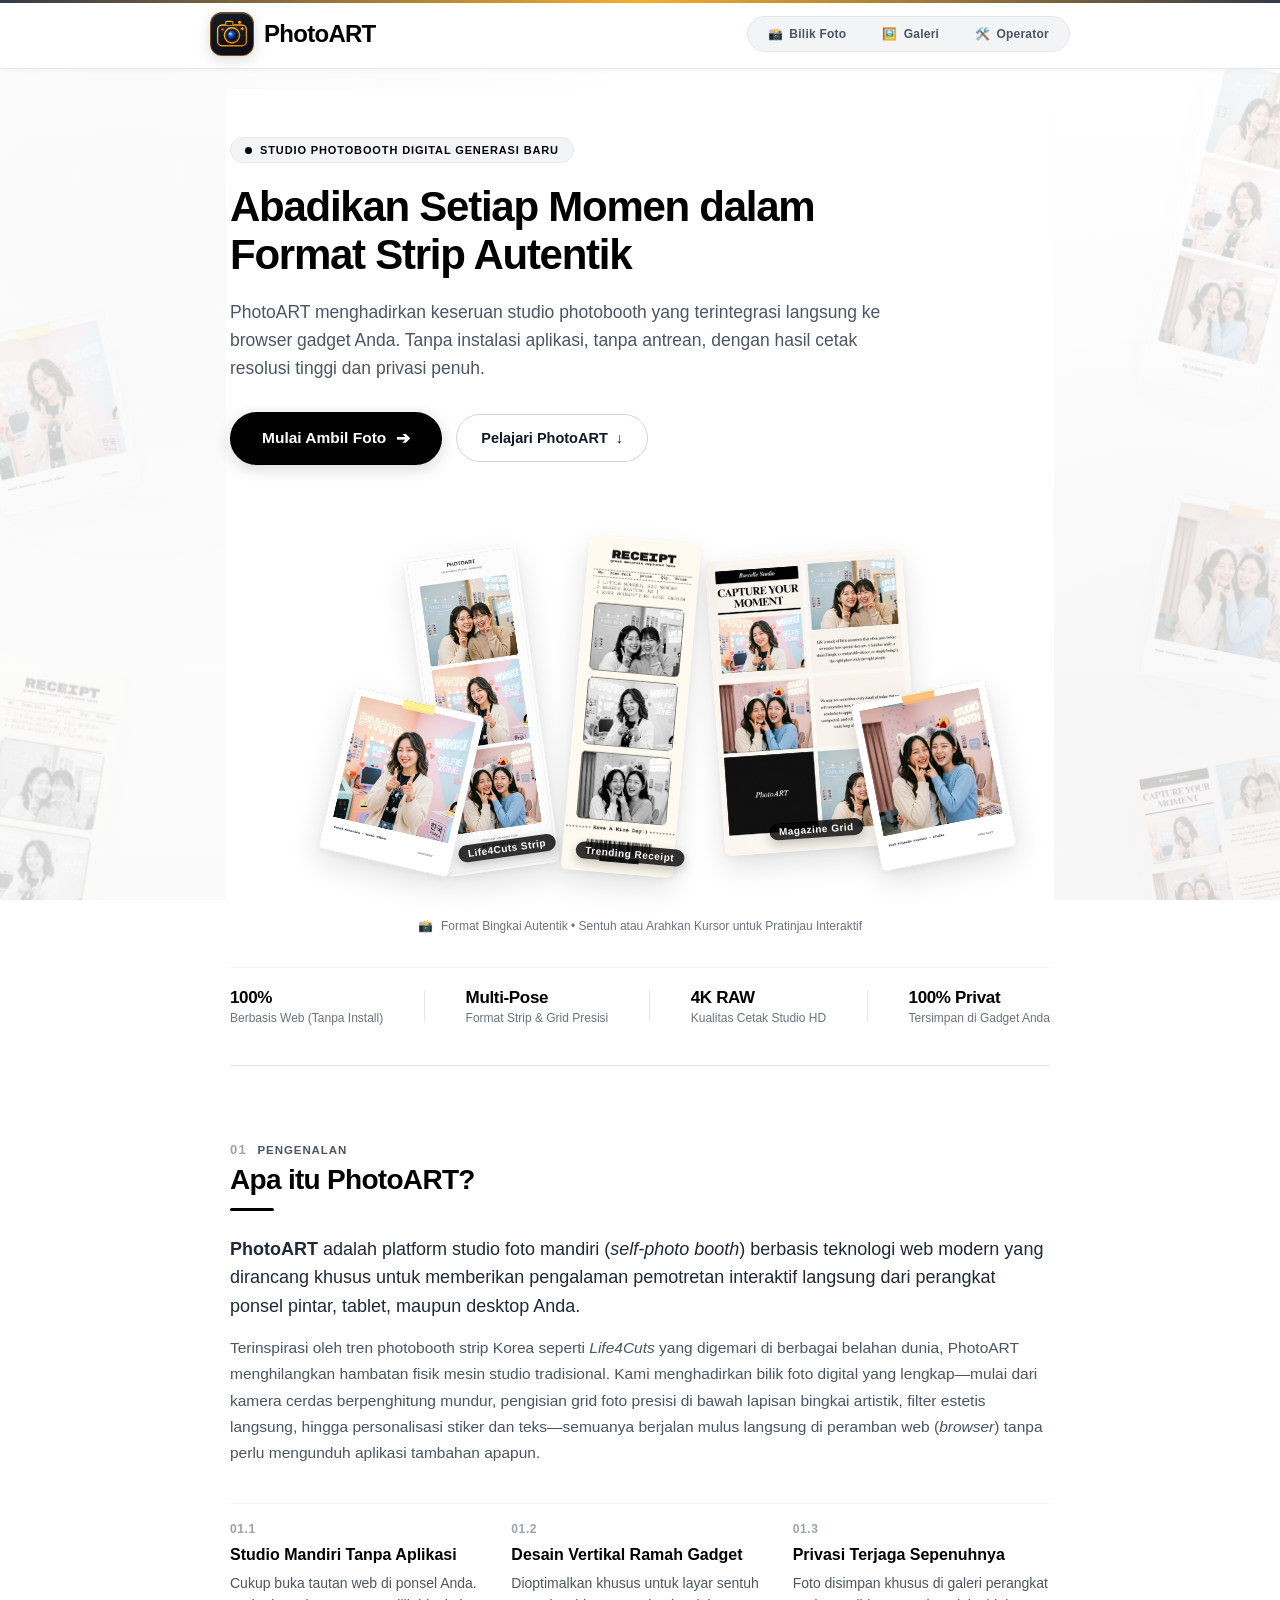
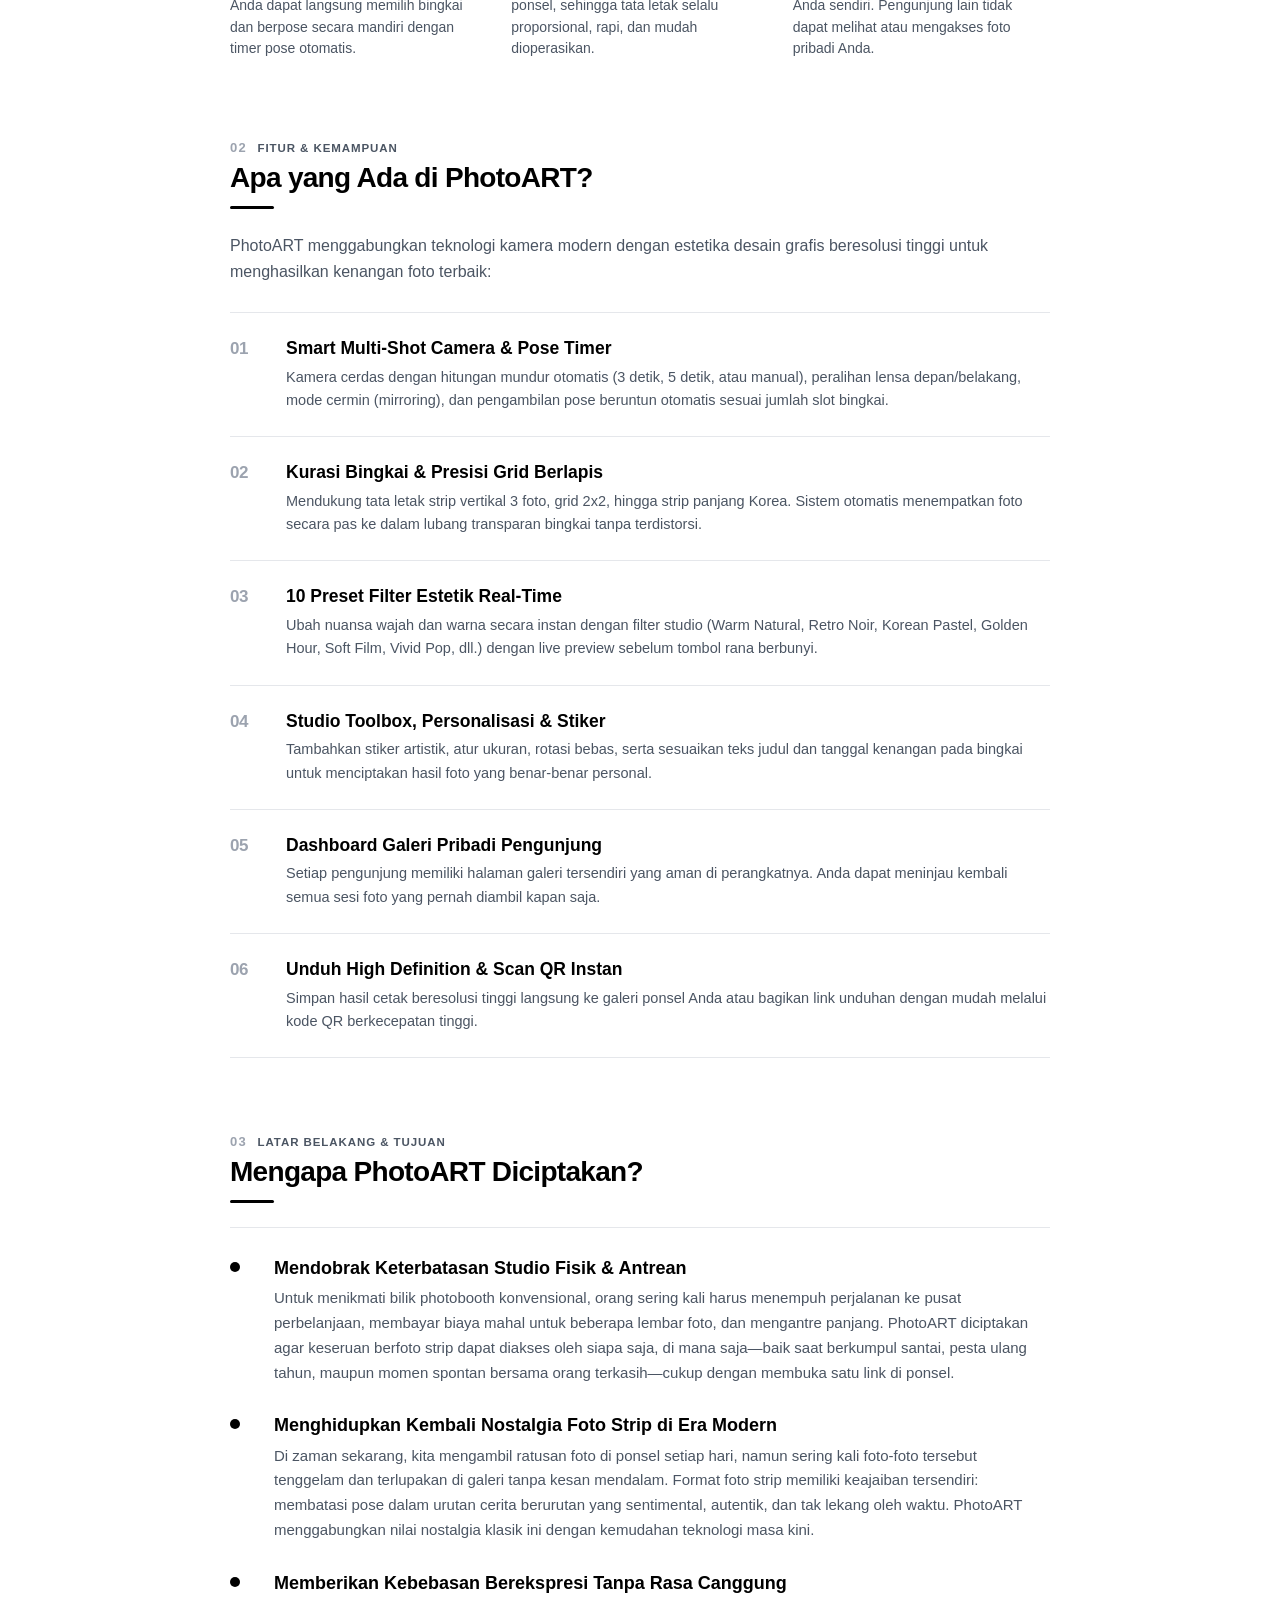
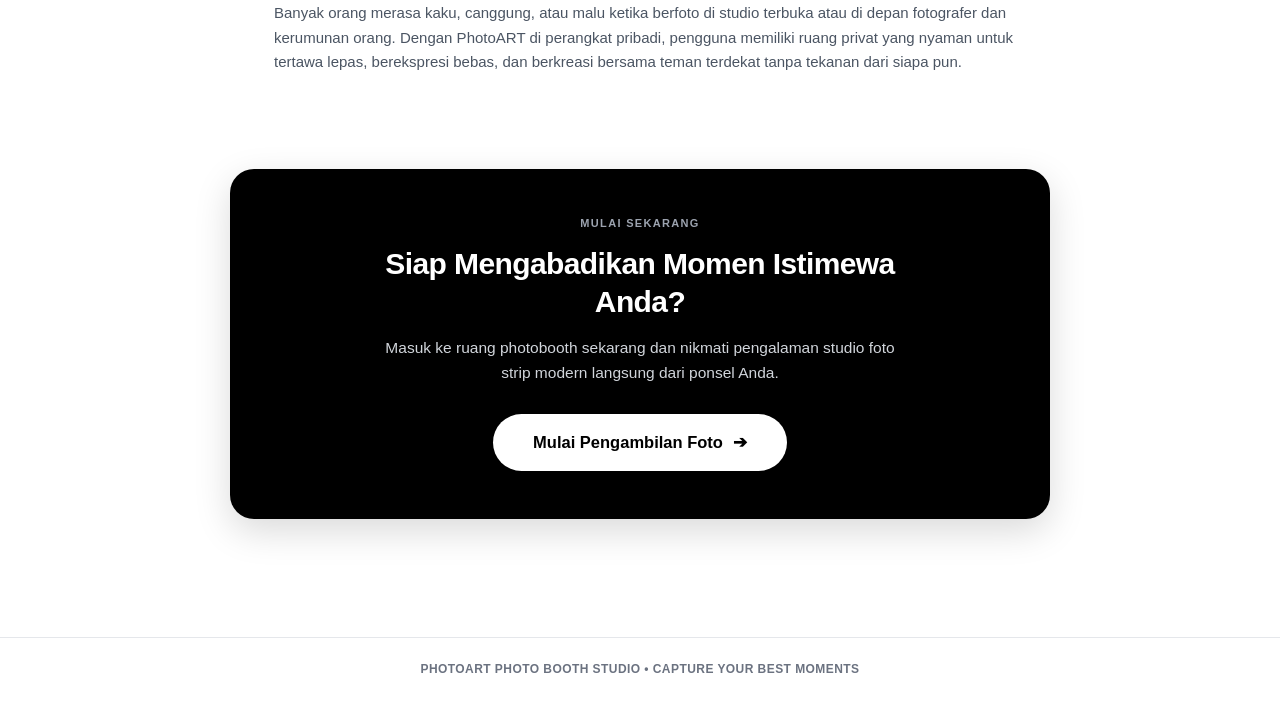
==== commit 32963810: "Security audit, navigation harmonization, and mobile responsiveness polish" ====
--- a/index.html
+++ b/index.html
@@ -76,6 +76,20 @@
                     </div>
                 </div>
             </a>
+
+            <!-- User Quick Nav: Bilik Foto | Galeri Saya | Operator -->
+            <nav class="user-header-nav">
+                <a href="booth.html" class="user-nav-btn" id="btn-nav-booth" title="Bilik Pemotretan">
+                    <span>📸</span> <span>Bilik Foto</span>
+                </a>
+                <a href="booth.html?step=gallery" class="user-nav-btn" id="btn-nav-gallery" title="Galeri Foto Privat Saya">
+                    <span>🖼️</span> <span>Galeri</span>
+                    <span class="nav-badge" id="header-gallery-badge" style="display: none;">0</span>
+                </a>
+                <a href="admin.html" class="user-nav-btn" id="btn-nav-admin" title="Panel Operator (Admin)">
+                    <span>🛠️</span> <span>Operator</span>
+                </a>
+            </nav>
         </div>
     </header>
 
--- a/css/style.css
+++ b/css/style.css
@@ -352,6 +352,14 @@
         padding: 2px 3px;
     }
     .user-nav-btn {
+        padding: 5px 8px;
+        font-size: 11px;
+        gap: 3px;
+    }
+    .operator-header-nav {
+        gap: 3px;
+    }
+    .btn-operator-link {
         padding: 5px 8px;
         font-size: 11px;
         gap: 3px;
@@ -1779,6 +1787,42 @@
 /* ==========================================================================
    STEP 3: STUDIO EDITOR & EXHIBITION STAND MOTIFS
    ========================================================================== */
+.editor-header-banner {
+    text-align: center;
+    margin-bottom: 20px;
+    padding: 16px 12px;
+}
+
+.editor-header-badge {
+    display: inline-block;
+    background: rgba(244, 63, 94, 0.12);
+    border: 1px solid rgba(244, 63, 94, 0.35);
+    color: var(--brand-rose);
+    font-size: 11px;
+    font-weight: 800;
+    padding: 3px 12px;
+    border-radius: var(--radius-pill);
+    margin-bottom: 8px;
+    letter-spacing: 0.05em;
+    text-transform: uppercase;
+}
+
+.editor-header-title {
+    font-size: 24px;
+    font-weight: 900;
+    color: var(--text-pure);
+    margin-bottom: 6px;
+    letter-spacing: -0.02em;
+}
+
+.editor-header-desc {
+    font-size: 13px;
+    color: var(--text-muted);
+    max-width: 580px;
+    margin: 0 auto;
+    line-height: 1.5;
+}
+
 .editor-grid {
     display: grid;
     grid-template-columns: 1fr;
@@ -1792,25 +1836,261 @@
     }
 }
 
+.editor-preview-column {
+    display: flex;
+    flex-direction: column;
+    align-items: center;
+    width: 100%;
+}
+
+@media (min-width: 768px) {
+    .editor-preview-column {
+        position: sticky;
+        top: 76px;
+    }
+}
+
 /* Studio Easel Canvas Wrapper */
 .canvas-preview-wrapper {
-    background: #f9fafb;
+    background: #ffffff;
     border-radius: var(--radius-lg);
-    border: 1.5px solid #e5e7eb;
-    padding: 16px 12px 14px;
+    border: 1.5px solid #e2e8f0;
+    padding: 18px 14px 16px;
     display: flex;
     flex-direction: column;
     align-items: center;
-    box-shadow: 0 8px 30px rgba(0, 0, 0, 0.05);
+    box-shadow: 0 10px 32px rgba(0, 0, 0, 0.06);
     position: relative;
     overflow: hidden;
+    width: 100%;
+}
+
+/* Quick Action Hub below Canvas (Instant Access on Mobile & Desktop) */
+.editor-quick-actions {
+    width: 100%;
+    margin-top: 14px;
+    display: flex;
+    flex-direction: column;
+    gap: 10px;
+}
+
+.btn-save-action {
+    width: 100%;
+    padding: 16px 20px;
+    font-size: 15px;
+    font-weight: 800;
+    display: flex;
+    align-items: center;
+    justify-content: center;
+    gap: 10px;
+    box-shadow: 0 4px 18px rgba(225, 29, 72, 0.35);
+    border-radius: var(--radius-md);
+    cursor: pointer;
+    background: linear-gradient(135deg, var(--brand-rose) 0%, #be123c 100%);
+    color: #ffffff;
+    border: none;
+    transition: var(--transition);
+}
+
+.btn-save-action:hover {
+    transform: translateY(-2px);
+    box-shadow: 0 6px 22px rgba(225, 29, 72, 0.45);
+}
+
+.editor-quick-secondary-row {
+    display: flex;
+    gap: 8px;
+    width: 100%;
+}
+
+.btn-quick-item {
+    flex: 1;
+    min-width: 0;
+    padding: 11px 8px;
+    font-size: 11.5px;
+    font-weight: 800;
+    text-align: center;
+    white-space: nowrap;
+    overflow: hidden;
+    text-overflow: ellipsis;
+    border-radius: var(--radius-md);
+    background: #ffffff;
+    border: 1px solid var(--border-medium);
+    color: var(--text-pure);
+    cursor: pointer;
+    transition: var(--transition);
+}
+
+.btn-quick-item:hover {
+    background: #f8fafc;
+    border-color: var(--brand-rose);
+    color: var(--brand-rose);
+}
+
+.btn-quick-retake {
+    color: #ef4444;
+    border-color: #fecaca;
+}
+
+.btn-quick-retake:hover {
+    background: #fef2f2;
+    border-color: #ef4444;
+    color: #b91c1c;
+}
+
+/* Mobile Tool Tabs */
+.editor-mobile-tabs {
+    display: none;
+    gap: 6px;
+    margin-bottom: 14px;
+    padding: 4px;
+    background: #f1f5f9;
+    border-radius: var(--radius-pill);
+    border: 1px solid var(--border-subtle);
+}
+
+.editor-tab-pill {
+    flex: 1;
+    padding: 9px 10px;
+    font-size: 11.5px;
+    font-weight: 800;
+    border: none;
+    background: transparent;
+    color: var(--text-muted);
+    border-radius: var(--radius-pill);
+    cursor: pointer;
+    transition: var(--transition);
+    text-align: center;
+    white-space: nowrap;
+}
+
+.editor-tab-pill.active {
+    background: #ffffff;
+    color: var(--brand-rose);
+    box-shadow: 0 2px 8px rgba(0, 0, 0, 0.08);
+}
+
+@media (max-width: 767px) {
+    .editor-header-banner {
+        margin-bottom: 12px;
+        padding: 0 4px;
+    }
+
+    .editor-header-badge {
+        font-size: 10px;
+        padding: 3px 10px;
+        margin-bottom: 6px;
+    }
+
+    .editor-header-title {
+        font-size: 18px;
+        margin-bottom: 4px;
+    }
+
+    .editor-header-desc {
+        font-size: 12px;
+        line-height: 1.4;
+        max-width: 100%;
+        margin-bottom: 0;
+    }
+
+    .editor-grid {
+        gap: 12px;
+    }
+
+    .canvas-preview-wrapper {
+        padding: 8px;
+        border-radius: var(--radius-md);
+        box-shadow: 0 4px 18px rgba(0, 0, 0, 0.05);
+    }
+
+    .easel-clamp-bar,
+    .easel-signature-plate {
+        display: none !important;
+    }
+
+    #canvas-preview {
+        max-height: min(44vh, 340px);
+        width: auto;
+        max-width: 100%;
+        object-fit: contain;
+        border-radius: 6px;
+    }
+
+    .editor-quick-actions {
+        margin-top: 10px;
+        gap: 8px;
+    }
+
+    .btn-save-action {
+        padding: 13px 16px;
+        font-size: 14px;
+        font-weight: 800;
+        border-radius: var(--radius-sm);
+    }
+
+    .editor-quick-secondary-row {
+        gap: 6px;
+    }
+
+    .btn-quick-item {
+        padding: 9px 4px;
+        font-size: 11px;
+        border-radius: var(--radius-sm);
+    }
+
+    .editor-mobile-tabs {
+        display: flex;
+        gap: 4px;
+        margin-top: 2px;
+        margin-bottom: 10px;
+        padding: 3px;
+        border-radius: var(--radius-pill);
+    }
+
+    .editor-tab-pill {
+        padding: 8px 6px;
+        font-size: 12px;
+    }
+
+    .editor-pane {
+        display: none;
+        padding: 14px 12px !important;
+        border-radius: var(--radius-md) !important;
+    }
+
+    .editor-pane.active {
+        display: block;
+        animation: fadeInPane 0.2s ease-out;
+    }
+
+    .editor-pane .card-title {
+        font-size: 14px;
+        margin-bottom: 2px;
+    }
+
+    .editor-pane .card-subtitle {
+        font-size: 11px;
+        margin-bottom: 10px;
+    }
+
+    .sticker-finetune-row {
+        gap: 8px;
+    }
+
+    .editor-extra-actions-card {
+        display: none !important;
+    }
+}
+
+@keyframes fadeInPane {
+    from { opacity: 0; transform: translateY(4px); }
+    to { opacity: 1; transform: translateY(0); }
 }
 
 @media (min-width: 768px) {
-    .canvas-preview-wrapper {
-        position: sticky;
-        top: 76px;
-        padding: 24px 18px 20px;
+    .editor-pane {
+        display: block !important;
     }
 }
 
@@ -2978,30 +3258,35 @@
 
 .admin-sub-actions .btn-admin-small {
     flex: 1;
-    background: rgba(255, 255, 255, 0.05);
+    background: #ffffff;
     border: 1px solid var(--border-card);
     color: var(--text-pure);
-    padding: 6px 8px;
+    padding: 7px 8px;
     border-radius: var(--radius-sm);
     font-size: 11px;
     font-weight: 700;
     cursor: pointer;
     text-align: center;
     text-decoration: none;
+    display: inline-flex;
+    align-items: center;
+    justify-content: center;
     transition: var(--transition);
 }
 
 .admin-sub-actions .btn-admin-small:hover {
-    background: rgba(255, 255, 255, 0.12);
+    background: #f9fafb;
+    border-color: #000000;
 }
 
 .admin-sub-actions .btn-admin-small.btn-danger {
-    color: #fca5a5;
-    border-color: rgba(239, 68, 68, 0.3);
+    color: #dc2626;
+    background: #fef2f2;
+    border-color: #fecaca;
 }
 
 .admin-sub-actions .btn-admin-small.btn-danger:hover {
-    background: rgba(239, 68, 68, 0.2);
+    background: #fee2e2;
     border-color: #ef4444;
 }
 
@@ -3315,17 +3600,35 @@
     }
 
     /* Step 3: Editor Canvas on Mobile */
+    .editor-header-banner {
+        padding: 10px 8px 14px;
+        margin-bottom: 10px;
+    }
+
+    .editor-header-title {
+        font-size: 19px;
+    }
+
+    .editor-header-desc {
+        font-size: 11.5px;
+    }
+
     .canvas-preview-wrapper {
-        padding: 12px 8px 10px;
-        margin-bottom: 10px;
+        padding: 14px 10px 12px;
+        margin-bottom: 12px;
+        box-shadow: 0 4px 16px rgba(0, 0, 0, 0.06);
     }
 
     #canvas-preview {
-        max-height: min(44vh, 350px);
+        max-height: min(52vh, 450px);
+        max-width: 100%;
         width: auto;
         height: auto;
+        object-fit: contain;
         display: block;
         margin: 0 auto;
+        border-radius: 6px;
+        box-shadow: 0 8px 24px rgba(0, 0, 0, 0.14);
     }
 
     .easel-clamp-bar {
@@ -3335,11 +3638,6 @@
 
     .easel-signature-plate {
         margin-top: 8px;
-    }
-
-    .btn-save-to-gallery {
-        padding: 14px 18px !important;
-        font-size: 14px !important;
     }
 
     /* Step 4: User Gallery on Mobile */
@@ -3420,20 +3718,51 @@
     }
 }
 
+/* Mobile and Ultra-compact Navigation Responsiveness */
+@media (max-width: 480px) {
+    .logo-luxury-sub {
+        display: none !important;
+    }
+    .logo-luxury-pill {
+        display: none !important;
+    }
+    .user-header-nav {
+        gap: 2px !important;
+        padding: 2px 3px !important;
+    }
+    .user-nav-btn {
+        padding: 4px 7px !important;
+        font-size: 11px !important;
+        gap: 3px !important;
+    }
+}
+
+@media (max-width: 420px) {
+    .user-nav-btn span:nth-child(2) {
+        display: none;
+    }
+    .user-nav-btn.active span:nth-child(2) {
+        display: inline;
+    }
+    .btn-operator-link span:nth-child(2) {
+        font-size: 10px;
+    }
+}
+
 /* Ultra-compact screens (e.g. 320px - 380px) */
 @media (max-width: 380px) {
     .header-container {
         padding: 0 2px;
     }
     .logo-title-main {
-        font-size: 15.5px !important;
+        font-size: 15px !important;
     }
     .luxury-camera-mark {
-        width: 30px !important;
-        height: 30px !important;
+        width: 28px !important;
+        height: 28px !important;
     }
     .user-nav-btn {
-        padding: 4px 6px !important;
+        padding: 4px 5px !important;
         font-size: 10px !important;
     }
     .step-track-item {
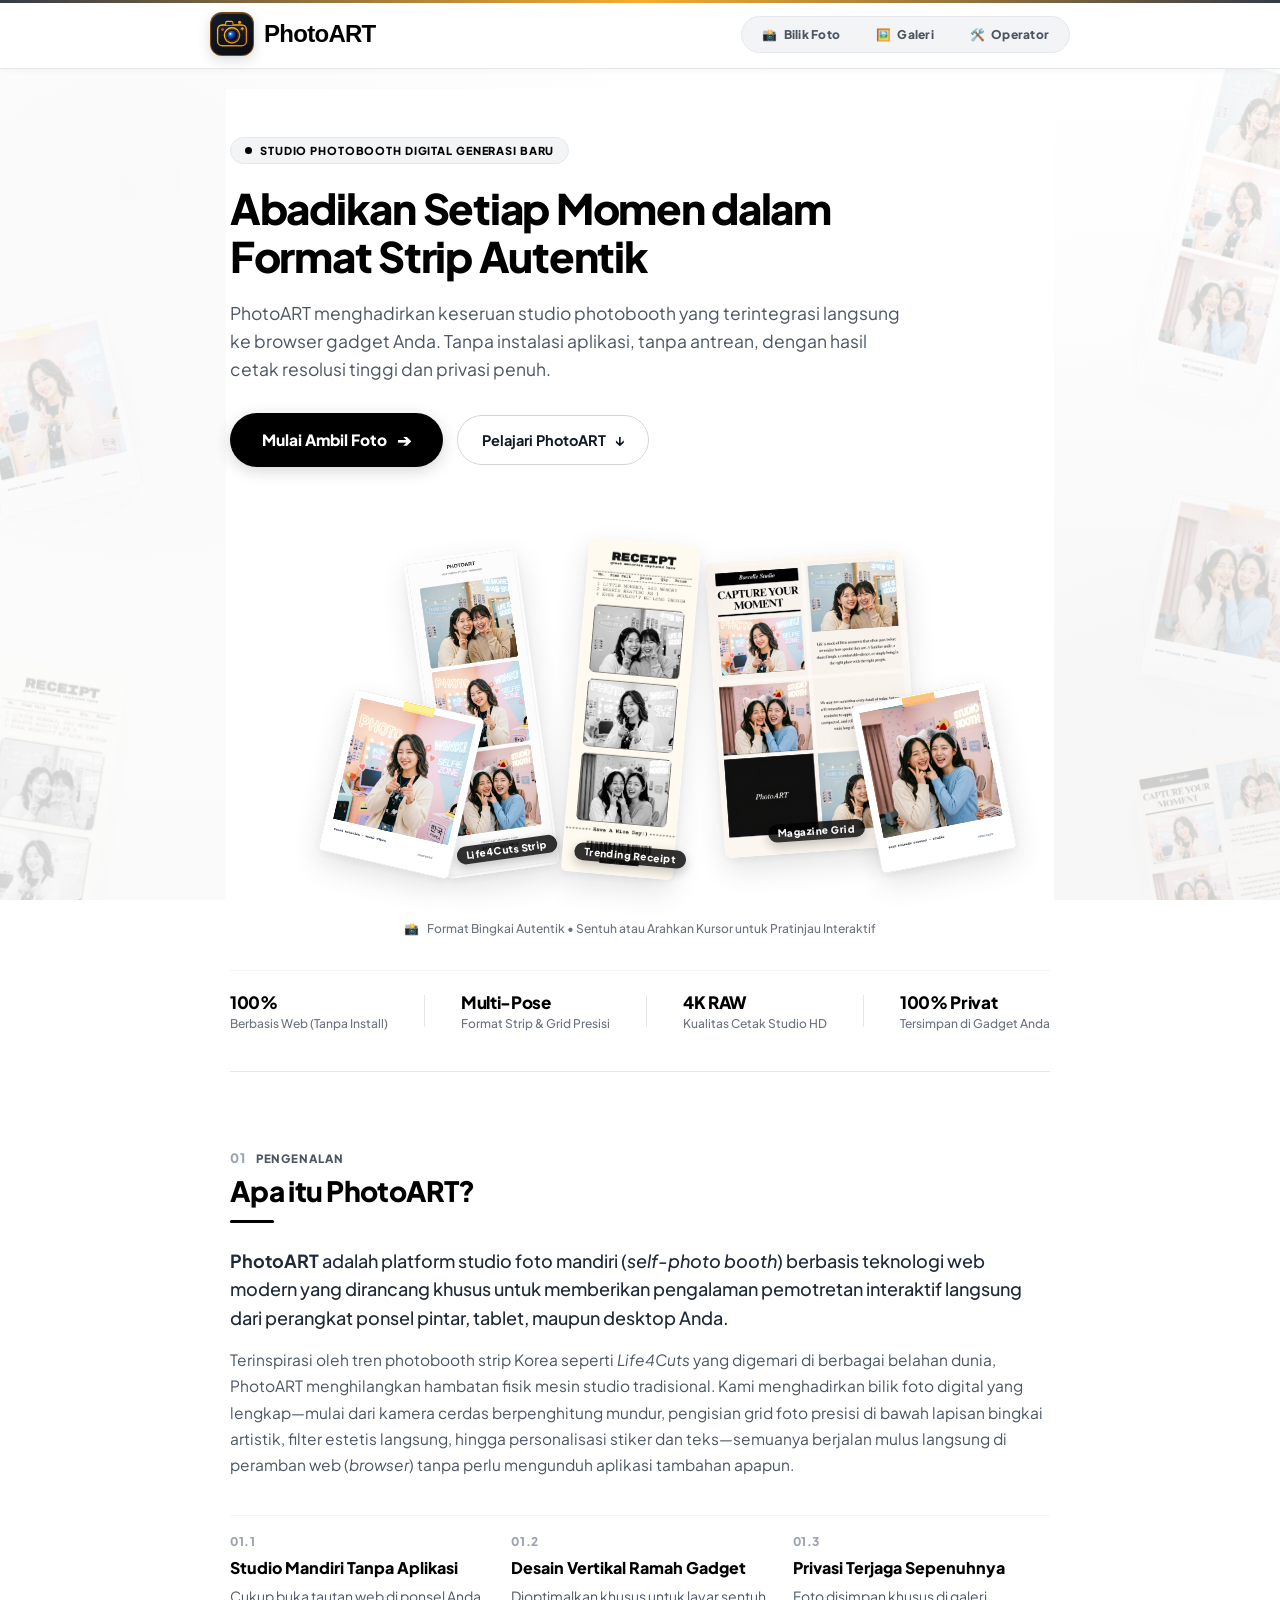
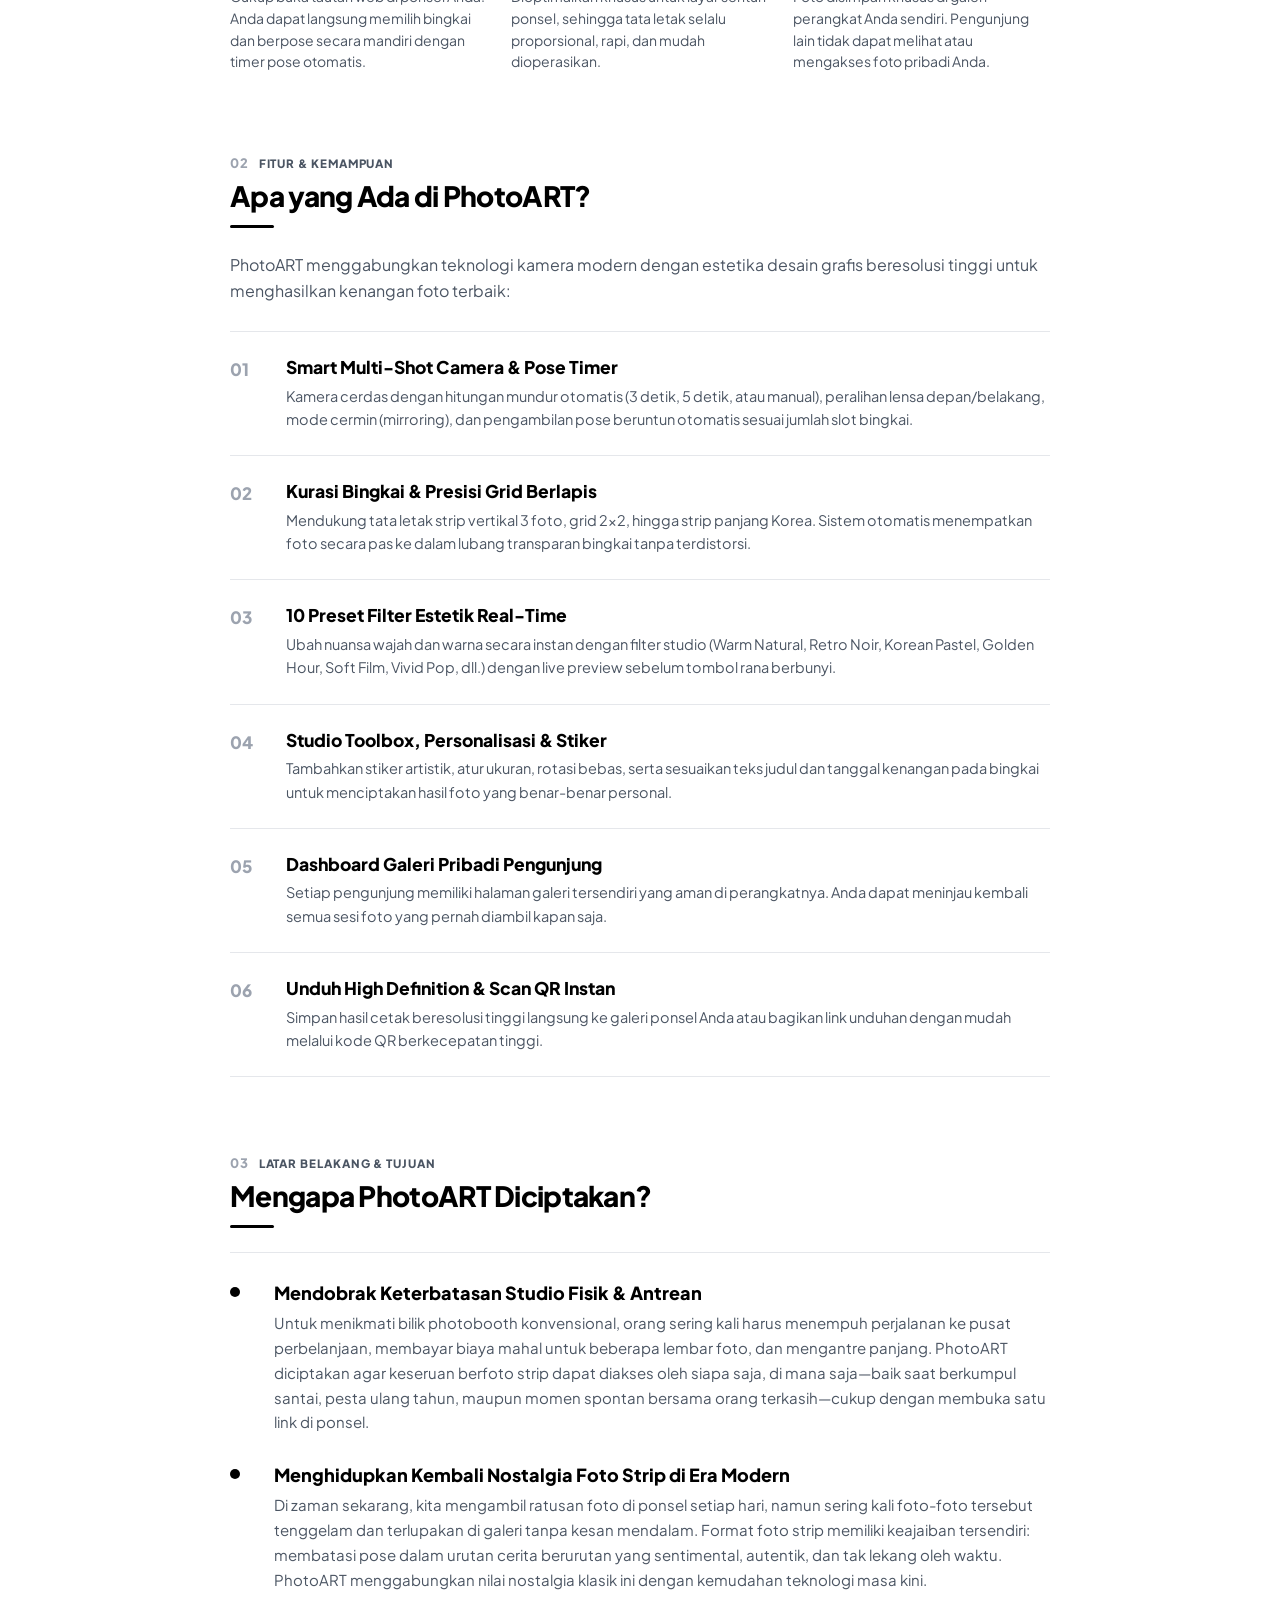
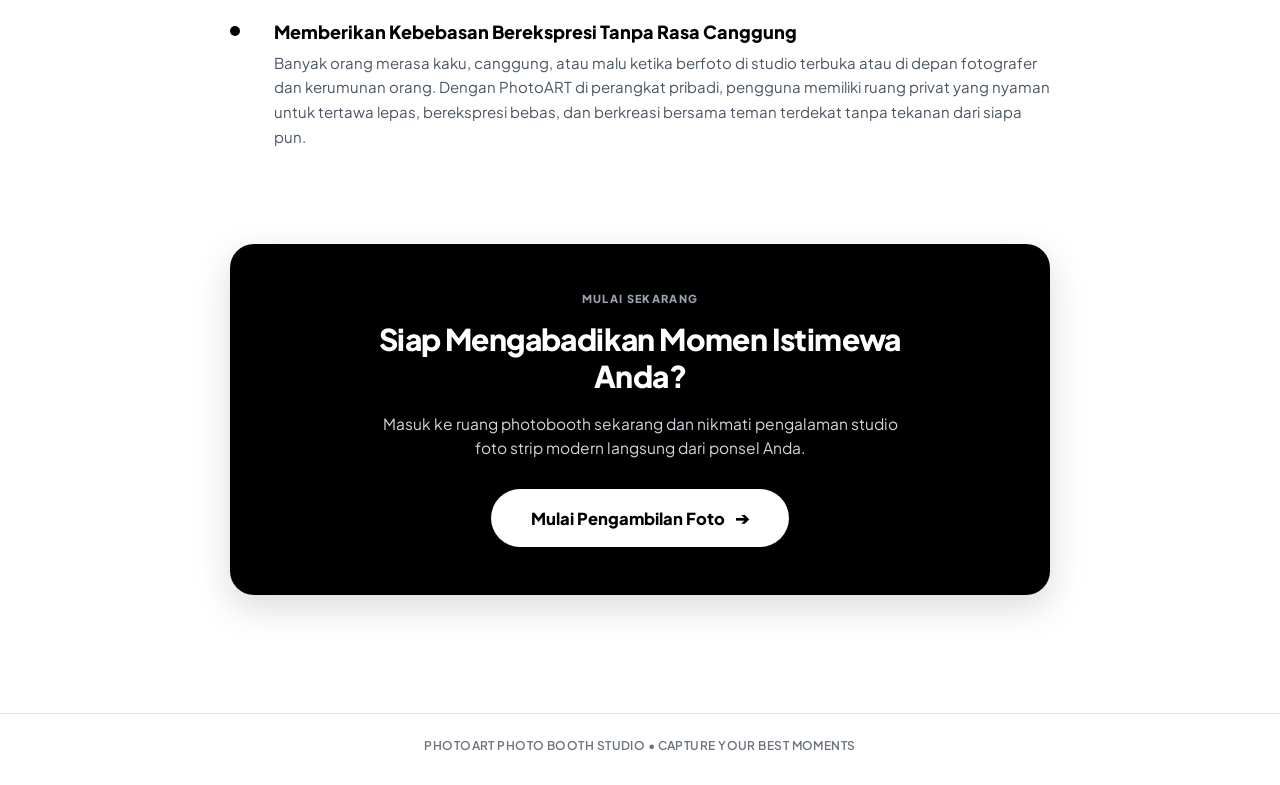
==== commit 49837807: "feat(admin,frames): fix frame private/publish sync, upgrade to Plus Jakarta Sans typography, and pol" ====
--- a/index.html
+++ b/index.html
@@ -5,6 +5,10 @@
     <meta name="viewport" content="width=device-width, initial-scale=1.0, maximum-scale=1.0, user-scalable=no, viewport-fit=cover">
     <title>PhotoArt - Professional Self Photo Booth Studio</title>
     <meta name="description" content="PhotoArt Studio - Web Photo Booth modern berkualitas studio. Cukup scan barcode untuk berfoto langsung dari ponsel pribadi!">
+    <!-- Google Fonts: Plus Jakarta Sans for Modern Editorial Studio Typography -->
+    <link rel="preconnect" href="https://fonts.googleapis.com">
+    <link rel="preconnect" href="https://fonts.gstatic.com" crossorigin>
+    <link href="https://fonts.googleapis.com/css2?family=Plus+Jakarta+Sans:wght@400;500;600;700;800;900&display=swap" rel="stylesheet">
     <link rel="stylesheet" href="css/style.css">
     <link rel="icon" href="data:image/svg+xml,<svg xmlns=%22http://www.w3.org/2000/svg%22 viewBox=%220%22%20%220%22%20100%20100%22><text y=%22.9em%22 font-size=%2290%22>📸</text></svg>">
 </head>
--- a/css/style.css
+++ b/css/style.css
@@ -38,6 +38,11 @@
     --accent: #f59e0b;
     --border-color: var(--border-card);
 
+    /* Typography Font Stack (Editorial Studio) */
+    --font-main: 'Plus Jakarta Sans', -apple-system, BlinkMacSystemFont, "Segoe UI", Roboto, "Helvetica Neue", Arial, sans-serif;
+    --font-display: 'Plus Jakarta Sans', -apple-system, BlinkMacSystemFont, sans-serif;
+    --font-mono: 'Plus Jakarta Sans', ui-monospace, SFMono-Regular, Menlo, Monaco, Consolas, monospace;
+
     /* Typography Colors (Clean, Crisp, High Contrast) */
     --text-pure: #000000;
     --text-primary: #111827;
@@ -68,6 +73,7 @@
     padding: 0;
     box-sizing: border-box;
     -webkit-tap-highlight-color: transparent;
+    font-family: inherit;
 }
 
 html, body {
@@ -75,11 +81,16 @@
     max-width: 100vw;
     overflow-x: hidden;
     min-height: 100vh;
+    font-family: var(--font-main);
+}
+
+button, input, select, textarea {
+    font-family: var(--font-main);
 }
 
 /* Body with Luxury Camera Viewfinder Dot-Grid Motif */
 body {
-    font-family: -apple-system, BlinkMacSystemFont, "Segoe UI", Roboto, "Helvetica Neue", Arial, sans-serif;
+    font-family: var(--font-main);
     background-color: #ffffff;
     background-image: 
         radial-gradient(circle at 10% 20%, rgba(0, 0, 0, 0.02) 0%, transparent 40%),
@@ -503,9 +514,9 @@
     border-radius: var(--radius-pill);
     background: #e5e7eb;
     color: #111827;
-    font-weight: 900;
-    font-family: monospace;
-    letter-spacing: 0.05em;
+    font-weight: 800;
+    font-family: var(--font-main);
+    letter-spacing: 0.02em;
 }
 
 .step-track-item.active {
@@ -1938,36 +1949,62 @@
     color: #b91c1c;
 }
 
-/* Mobile Tool Tabs */
+/* Universal Tool Tabs for Editor (Clean Navigation on Mobile & Desktop) */
 .editor-mobile-tabs {
-    display: none;
+    display: flex;
     gap: 6px;
     margin-bottom: 14px;
     padding: 4px;
-    background: #f1f5f9;
+    background: #f3f4f6;
     border-radius: var(--radius-pill);
-    border: 1px solid var(--border-subtle);
+    border: 1px solid #e5e7eb;
 }
 
 .editor-tab-pill {
     flex: 1;
-    padding: 9px 10px;
-    font-size: 11.5px;
+    padding: 10px 8px;
+    font-size: 12.5px;
     font-weight: 800;
-    border: none;
+    border: 1px solid transparent;
     background: transparent;
-    color: var(--text-muted);
+    color: #4b5563;
     border-radius: var(--radius-pill);
     cursor: pointer;
-    transition: var(--transition);
+    transition: all 0.2s cubic-bezier(0.16, 1, 0.3, 1);
     text-align: center;
     white-space: nowrap;
+    display: inline-flex;
+    align-items: center;
+    justify-content: center;
+    gap: 6px;
+    user-select: none;
+}
+
+.editor-tab-pill:hover {
+    color: #000000;
+    background: #e5e7eb;
 }
 
 .editor-tab-pill.active {
+    background: #000000 !important;
+    color: #ffffff !important;
+    box-shadow: 0 2px 10px rgba(0, 0, 0, 0.16);
+    border-color: #000000 !important;
+}
+
+/* Base Editor Panes: ONLY the active pane is displayed! */
+.editor-pane {
+    display: none;
+    padding: 20px 18px;
+    border-radius: var(--radius-md);
     background: #ffffff;
-    color: var(--brand-rose);
-    box-shadow: 0 2px 8px rgba(0, 0, 0, 0.08);
+    border: 1.5px solid #e5e7eb;
+    box-shadow: 0 4px 20px rgba(0, 0, 0, 0.04);
+}
+
+.editor-pane.active {
+    display: block !important;
+    animation: fadeInPane 0.22s cubic-bezier(0.16, 1, 0.3, 1);
 }
 
 @media (max-width: 767px) {
@@ -2015,6 +2052,7 @@
         max-width: 100%;
         object-fit: contain;
         border-radius: 6px;
+        touch-action: none;
     }
 
     .editor-quick-actions {
@@ -2054,14 +2092,8 @@
     }
 
     .editor-pane {
-        display: none;
         padding: 14px 12px !important;
         border-radius: var(--radius-md) !important;
-    }
-
-    .editor-pane.active {
-        display: block;
-        animation: fadeInPane 0.2s ease-out;
     }
 
     .editor-pane .card-title {
@@ -2074,10 +2106,6 @@
         margin-bottom: 10px;
     }
 
-    .sticker-finetune-row {
-        gap: 8px;
-    }
-
     .editor-extra-actions-card {
         display: none !important;
     }
@@ -2086,12 +2114,6 @@
 @keyframes fadeInPane {
     from { opacity: 0; transform: translateY(4px); }
     to { opacity: 1; transform: translateY(0); }
-}
-
-@media (min-width: 768px) {
-    .editor-pane {
-        display: block !important;
-    }
 }
 
 .easel-clamp-bar {
@@ -2234,66 +2256,123 @@
     max-width: 80px;
 }
 
-/* Stickers Palette */
-.stickers-palette {
-    display: flex;
-    gap: 8px;
-    overflow-x: auto;
-    padding-bottom: 8px;
+/* Responsive Grid for Post-Capture Filters */
+.editor-filters-grid,
+#editor-filters-container {
+    display: grid !important;
+    grid-template-columns: repeat(auto-fill, minmax(76px, 1fr)) !important;
+    gap: 10px !important;
+    max-height: 290px;
+    overflow-y: auto;
+    padding: 4px 2px 8px;
     -webkit-overflow-scrolling: touch;
-    scrollbar-width: none;
-}
-
-.stickers-palette::-webkit-scrollbar {
-    display: none;
-}
-
-.sticker-chip {
-    flex: 0 0 44px;
+}
+
+.editor-filters-grid .filter-chip,
+#editor-filters-container .filter-chip {
+    flex: none !important;
+    width: 100% !important;
+    min-height: 84px;
+    padding: 8px 4px 6px !important;
+    border-radius: var(--radius-sm);
+    box-sizing: border-box;
+    display: flex;
+    flex-direction: column;
+    align-items: center;
+    gap: 6px;
+    background: #ffffff;
+    border: 1.5px solid #e5e7eb;
+    cursor: pointer;
+    transition: all 0.18s cubic-bezier(0.16, 1, 0.3, 1);
+    user-select: none;
+}
+
+.editor-filters-grid .filter-chip:hover,
+#editor-filters-container .filter-chip:hover {
+    border-color: #000000;
+    transform: translateY(-2px);
+    box-shadow: 0 4px 12px rgba(0, 0, 0, 0.08);
+}
+
+.editor-filters-grid .filter-chip.active,
+#editor-filters-container .filter-chip.active {
+    background: #000000 !important;
+    border-color: #000000 !important;
+    color: #ffffff !important;
+    box-shadow: 0 6px 18px rgba(0, 0, 0, 0.2) !important;
+    transform: translateY(-2px);
+}
+
+.editor-filters-grid .filter-chip.active .filter-chip-label,
+#editor-filters-container .filter-chip.active .filter-chip-label {
+    color: #ffffff !important;
+    font-weight: 800;
+}
+
+.editor-filters-grid .filter-chip-preview,
+#editor-filters-container .filter-chip-preview {
+    width: 44px;
     height: 44px;
     border-radius: 8px;
-    background: #f3f4f6;
-    border: 1px solid #e5e7eb;
-    font-size: 22px;
+    object-fit: cover;
+    border: 1px solid rgba(0, 0, 0, 0.1);
+    box-shadow: 0 2px 6px rgba(0, 0, 0, 0.06);
+}
+
+.editor-filters-grid .filter-chip-label,
+#editor-filters-container .filter-chip-label {
+    font-size: 10px;
+    font-weight: 700;
+    color: #1f2937;
+    white-space: nowrap;
+    overflow: hidden;
+    text-overflow: ellipsis;
+    max-width: 100%;
+    text-align: center;
+}
+
+/* Responsive Grid for Stickers Palette */
+.stickers-palette {
+    display: grid !important;
+    grid-template-columns: repeat(auto-fill, minmax(44px, 1fr)) !important;
+    gap: 8px !important;
+    max-height: 190px;
+    overflow-y: auto;
+    padding: 4px 2px 8px;
+    -webkit-overflow-scrolling: touch;
+}
+
+.sticker-chip {
+    width: 100% !important;
+    height: 44px !important;
+    border-radius: 10px;
+    background: #f9fafb;
+    border: 1.5px solid #e5e7eb;
+    font-size: 24px;
     display: inline-flex;
     align-items: center;
     justify-content: center;
     cursor: pointer;
-    transition: var(--transition-bounce);
+    transition: all 0.15s cubic-bezier(0.16, 1, 0.3, 1);
+    user-select: none;
+    box-shadow: 0 1px 3px rgba(0, 0, 0, 0.04);
 }
 
 .sticker-chip:hover {
-    transform: scale(1.15);
-    background: #e5e7eb;
+    background: #000000;
+    border-color: #000000;
+    transform: scale(1.08);
 }
 
 .sticker-chip:active {
-    transform: scale(0.95);
-}
-
-.sticker-chip.gundam-chip {
-    flex: 0 0 58px;
-    height: 44px;
-    background: #f0f9ff;
-    border-color: #bae6fd;
-    padding: 4px;
-    border-radius: 8px;
-    display: inline-flex;
-    align-items: center;
-    justify-content: center;
-}
-
-.sticker-chip.gundam-chip img {
-    max-width: 100%;
-    max-height: 100%;
-    object-fit: contain;
+    transform: scale(0.94);
 }
 
 /* Sticker Interactive Controller Panel */
 .sticker-controller-panel {
     margin-top: 14px;
     background: #f9fafb;
-    border: 1px solid #e5e7eb;
+    border: 1.5px solid #e5e7eb;
     border-radius: var(--radius-sm);
     padding: 12px;
     box-shadow: 0 4px 16px rgba(0, 0, 0, 0.04);
@@ -2303,101 +2382,135 @@
     display: flex;
     justify-content: space-between;
     align-items: center;
-    margin-bottom: 8px;
+    margin-bottom: 6px;
+}
+
+.sticker-controller-title {
+    font-size: 12px;
+    font-weight: 800;
+    color: #111827;
 }
 
 .btn-delete-active-sticker {
     background: #fef2f2;
     color: #dc2626;
     border: 1px solid #fecaca;
-    padding: 3px 8px;
-    border-radius: 4px;
+    padding: 4px 10px;
+    border-radius: var(--radius-pill);
     font-size: 11px;
     font-weight: 700;
     cursor: pointer;
-}
-
+    transition: all 0.15s ease;
+}
+
+.btn-delete-active-sticker:hover {
+    background: #fee2e2;
+    border-color: #f87171;
+}
+
+.sticker-controller-hint {
+    font-size: 11px;
+    color: var(--text-muted);
+    margin-bottom: 8px;
+    line-height: 1.4;
+}
+
+/* 5-Column Grid Preset Positioning */
 .sticker-preset-buttons {
-    display: flex;
-    gap: 6px;
-    flex-wrap: wrap;
-    margin-bottom: 10px;
+    display: grid !important;
+    grid-template-columns: repeat(5, 1fr) !important;
+    gap: 4px !important;
+    margin-bottom: 12px !important;
 }
 
 .sticker-pos-btn {
-    background: var(--bg-surface);
-    color: var(--text-pure);
-    border: 1px solid var(--border-card);
-    padding: 5px 9px;
+    background: #ffffff;
+    color: #1f2937;
+    border: 1px solid #e5e7eb;
+    padding: 7px 2px;
     border-radius: 6px;
-    font-size: 11px;
+    font-size: 10px;
     font-weight: 700;
     cursor: pointer;
-    transition: var(--transition);
+    text-align: center;
+    transition: all 0.15s ease;
+    white-space: nowrap;
 }
 
 .sticker-pos-btn:hover {
-    background: var(--brand-rose);
-    border-color: var(--brand-rose);
-}
-
-.sticker-finetune-row {
-    display: flex;
-    justify-content: space-between;
-    align-items: center;
-    gap: 12px;
-}
-
-.sticker-dpad {
+    background: #000000;
+    color: #ffffff;
+    border-color: #000000;
+}
+
+/* Fine-tune D-Pad and Size Controls */
+.sticker-finetune-box {
+    display: grid !important;
+    grid-template-columns: auto 1fr !important;
+    gap: 12px !important;
+    align-items: center;
+    background: #ffffff;
+    padding: 10px;
+    border-radius: 8px;
+    border: 1px solid #e5e7eb;
+}
+
+.sticker-dpad-group {
     display: flex;
     flex-direction: column;
     align-items: center;
-    gap: 4px;
+    gap: 3px;
+}
+
+.sticker-dpad-middle {
+    display: flex;
+    gap: 3px;
 }
 
 .sticker-dpad-btn {
     width: 32px;
     height: 30px;
     border-radius: 6px;
-    background: var(--bg-surface);
-    border: 1px solid var(--border-card);
-    color: var(--text-pure);
+    background: #f3f4f6;
+    border: 1px solid #e5e7eb;
+    color: #111827;
     display: flex;
     align-items: center;
     justify-content: center;
     cursor: pointer;
     font-size: 12px;
-    transition: var(--transition);
-}
-
-.sticker-dpad-btn:hover {
-    background: var(--bg-surface-elevated);
-    border-color: var(--brand-rose);
-}
-
-.sticker-size-controls {
-    display: flex;
-    flex-direction: column;
+    transition: all 0.15s ease;
+}
+
+.sticker-dpad-btn:hover,
+.sticker-dpad-btn:active {
+    background: #000000;
+    border-color: #000000;
+}
+
+.sticker-size-group {
+    display: grid;
+    grid-template-columns: 1fr;
     gap: 6px;
-    flex: 1;
 }
 
 .btn-size-sticker {
-    background: var(--bg-surface);
-    border: 1px solid var(--border-card);
-    color: var(--text-pure);
-    padding: 6px 10px;
+    background: #f9fafb;
+    border: 1px solid #e5e7eb;
+    color: #111827;
+    padding: 7px 10px;
     border-radius: 6px;
     font-size: 11px;
     font-weight: 700;
     cursor: pointer;
     text-align: center;
-    transition: var(--transition);
+    transition: all 0.15s ease;
 }
 
 .btn-size-sticker:hover {
-    background: var(--bg-surface-elevated);
-    border-color: rgba(255, 255, 255, 0.3);
+    background: #000000;
+    color: #ffffff;
+    border-color: #000000;
 }
 
 /* ==========================================================================
@@ -2596,7 +2709,8 @@
     color: var(--text-pure);
     padding: 9px 12px;
     font-size: 12px;
-    font-family: monospace;
+    font-family: var(--font-main);
+    letter-spacing: -0.01em;
 }
 
 .url-input-group input:focus {
@@ -2829,10 +2943,10 @@
     color: #ffffff;
     font-size: 9px;
     font-weight: 800;
-    font-family: monospace;
+    font-family: var(--font-main);
     padding: 2px 8px;
     border-radius: var(--radius-pill);
-    letter-spacing: 0.05em;
+    letter-spacing: 0.02em;
     z-index: 3;
     box-shadow: 0 2px 8px rgba(0, 0, 0, 0.4);
 }
@@ -2961,6 +3075,57 @@
     background: #ffffff;
     border: 1.5px solid #e5e7eb;
     box-shadow: 0 12px 36px rgba(0, 0, 0, 0.06);
+    border-radius: var(--radius-lg);
+    max-width: 440px;
+    margin: 30px auto;
+    padding: 32px 24px;
+    text-align: center;
+    position: relative;
+}
+
+.vault-title {
+    justify-content: center;
+    font-size: 21px;
+    margin-top: 8px;
+    color: #000000;
+}
+
+.vault-subtitle {
+    max-width: 360px;
+    margin: 0 auto 16px;
+    font-size: 12.5px;
+    line-height: 1.5;
+    color: var(--text-muted);
+}
+
+.vault-pin-input {
+    font-size: 19px !important;
+    letter-spacing: 0.25em;
+    text-align: center;
+    font-weight: 800;
+    max-width: 260px;
+    margin: 0 auto;
+    display: block;
+}
+
+.vault-pin-hint {
+    font-size: 11.5px;
+    color: var(--text-muted);
+    margin-top: 7px;
+    text-align: center;
+}
+
+.vault-login-btn {
+    margin-top: 14px;
+    width: 100%;
+}
+
+@media (max-width: 480px) {
+    .admin-vault-card {
+        margin: 16px 8px;
+        padding: 24px 16px;
+        border-radius: var(--radius-md);
+    }
 }
 
 .vault-security-badge {
@@ -2993,15 +3158,112 @@
     filter: drop-shadow(0 4px 14px rgba(245, 158, 11, 0.25));
 }
 
+/* Admin Top Bar */
+.admin-top-bar {
+    display: flex;
+    justify-content: space-between;
+    align-items: center;
+    padding: 16px 20px;
+    margin-bottom: 14px;
+    gap: 16px;
+    background: #ffffff;
+    border: 1.5px solid #e5e7eb;
+    border-radius: var(--radius-md);
+    box-shadow: 0 2px 8px rgba(0, 0, 0, 0.04);
+}
+
+.admin-top-bar-title-row {
+    display: flex;
+    align-items: center;
+    gap: 8px;
+}
+
+.admin-top-icon {
+    font-size: 20px;
+}
+
+.admin-top-title {
+    font-size: 16px;
+    font-weight: 800;
+    color: #000000;
+    margin: 0;
+}
+
+.admin-top-subtitle {
+    font-size: 12px;
+    color: var(--text-muted);
+    margin-top: 4px;
+    margin-bottom: 0;
+    line-height: 1.4;
+}
+
+.admin-top-bar-actions {
+    display: flex;
+    align-items: center;
+    gap: 8px;
+    flex-shrink: 0;
+}
+
+.btn-admin-top {
+    padding: 8px 14px;
+    font-size: 12px;
+    font-weight: 700;
+    text-decoration: none;
+    display: inline-flex;
+    align-items: center;
+    justify-content: center;
+    gap: 5px;
+    border-radius: var(--radius-sm);
+    white-space: nowrap;
+}
+
+.btn-admin-logout {
+    border-color: #fecaca !important;
+    color: #dc2626 !important;
+    background: #fef2f2 !important;
+}
+
+.btn-admin-logout:hover {
+    background: #fee2e2 !important;
+    border-color: #ef4444 !important;
+}
+
+@media (max-width: 640px) {
+    .admin-top-bar {
+        flex-direction: column;
+        align-items: stretch;
+        padding: 14px 12px;
+        gap: 12px;
+    }
+    .admin-top-bar-actions {
+        display: grid;
+        grid-template-columns: repeat(3, 1fr);
+        gap: 6px;
+        width: 100%;
+    }
+    .btn-admin-top {
+        padding: 8px 4px;
+        font-size: 11px;
+    }
+}
+
 .admin-stats-grid {
     display: grid;
     grid-template-columns: repeat(3, 1fr);
     gap: 12px;
 }
 
-@media (max-width: 600px) {
+@media (max-width: 640px) {
+    .admin-stats-grid {
+        grid-template-columns: repeat(3, 1fr);
+        gap: 8px;
+    }
+}
+
+@media (max-width: 380px) {
     .admin-stats-grid {
         grid-template-columns: 1fr;
+        gap: 6px;
     }
 }
 
@@ -3018,6 +3280,24 @@
     overflow: hidden;
 }
 
+@media (max-width: 640px) {
+    .stat-card {
+        padding: 10px 8px;
+        border-radius: var(--radius-sm);
+        text-align: center;
+    }
+}
+
+@media (max-width: 380px) {
+    .stat-card {
+        flex-direction: row;
+        align-items: center;
+        justify-content: space-between;
+        padding: 10px 14px;
+        text-align: left;
+    }
+}
+
 .stat-card.active-stat {
     border-color: #bbf7d0;
     background: #f0fdf4;
@@ -3031,18 +3311,50 @@
 }
 
 .stat-num {
-    font-size: 28px;
+    font-size: 26px;
     font-weight: 900;
     color: #000000;
-    line-height: 1.1;
-    font-family: monospace;
+    line-height: 1.15;
+    font-family: var(--font-main);
+    font-variant-numeric: tabular-nums;
+    letter-spacing: -0.02em;
+}
+
+@media (max-width: 640px) {
+    .stat-num {
+        font-size: 19px;
+        font-weight: 800;
+    }
 }
 
 .stat-label {
     font-size: 11px;
-    font-weight: 800;
+    font-weight: 700;
     color: #6b7280;
-    letter-spacing: 0.02em;
+    letter-spacing: 0.01em;
+    font-family: var(--font-main);
+}
+
+@media (max-width: 640px) {
+    .stat-label {
+        font-size: 9.5px;
+        line-height: 1.25;
+    }
+}
+
+.admin-tabs-container {
+    background: #ffffff;
+    border: 1.5px solid #e5e7eb;
+    border-radius: var(--radius-md);
+    padding: 16px;
+    margin-top: 14px;
+}
+
+@media (max-width: 640px) {
+    .admin-tabs-container {
+        padding: 12px 10px;
+        margin-top: 10px;
+    }
 }
 
 .admin-tabs-nav {
@@ -3052,6 +3364,20 @@
     padding-bottom: 10px;
     margin-bottom: 14px;
     overflow-x: auto;
+    -webkit-overflow-scrolling: touch;
+    scrollbar-width: none;
+}
+
+.admin-tabs-nav::-webkit-scrollbar {
+    display: none;
+}
+
+@media (max-width: 640px) {
+    .admin-tabs-nav {
+        gap: 6px;
+        padding-bottom: 8px;
+        margin-bottom: 10px;
+    }
 }
 
 .admin-tab-btn {
@@ -3109,8 +3435,15 @@
 
 .admin-media-grid {
     display: grid;
-    grid-template-columns: repeat(auto-fill, minmax(240px, 1fr));
+    grid-template-columns: repeat(auto-fill, minmax(280px, 1fr));
     gap: 16px;
+}
+
+@media (max-width: 640px) {
+    .admin-media-grid {
+        grid-template-columns: 1fr;
+        gap: 12px;
+    }
 }
 
 .admin-media-card {
@@ -4168,14 +4501,14 @@
    ========================================================================== */
 .admin-frames-grid {
     display: grid;
-    grid-template-columns: repeat(auto-fill, minmax(230px, 1fr));
-    gap: 14px;
-}
-
-@media (max-width: 580px) {
+    grid-template-columns: repeat(auto-fill, minmax(280px, 1fr));
+    gap: 16px;
+}
+
+@media (max-width: 640px) {
     .admin-frames-grid {
-        grid-template-columns: repeat(2, 1fr);
-        gap: 10px;
+        grid-template-columns: 1fr;
+        gap: 12px;
     }
 }
 
@@ -4196,20 +4529,29 @@
 }
 
 .admin-frame-thumb-box {
-    background: #f9fafb;
-    padding: 12px;
+    background: #f8fafc;
+    padding: 14px;
     display: flex;
     align-items: center;
     justify-content: center;
-    min-height: 175px;
-    border-bottom: 1px solid #f3f4f6;
+    min-height: 180px;
+    max-height: 220px;
+    border-bottom: 1px solid #f1f5f9;
     position: relative;
     overflow: hidden;
 }
 
+@media (max-width: 640px) {
+    .admin-frame-thumb-box {
+        min-height: 160px;
+        max-height: 190px;
+        padding: 10px;
+    }
+}
+
 .admin-frame-thumb {
     max-width: 100%;
-    max-height: 185px;
+    max-height: 190px;
     object-fit: contain;
 }
 
@@ -4221,7 +4563,8 @@
     font-weight: 800;
     padding: 3px 8px;
     border-radius: var(--radius-pill);
-    box-shadow: 0 2px 8px rgba(0, 0, 0, 0.6);
+    box-shadow: 0 2px 6px rgba(0, 0, 0, 0.15);
+    z-index: 2;
 }
 
 .badge-overlay {
@@ -4235,15 +4578,22 @@
 }
 
 .admin-frame-card-body {
-    padding: 12px 14px;
+    padding: 14px 16px;
     display: flex;
     flex-direction: column;
     gap: 8px;
     flex: 1;
 }
 
+@media (max-width: 640px) {
+    .admin-frame-card-body {
+        padding: 12px;
+        gap: 8px;
+    }
+}
+
 .admin-frame-title {
-    font-size: 13.5px;
+    font-size: 14px;
     font-weight: 800;
     color: #000000;
     line-height: 1.3;
@@ -4262,6 +4612,13 @@
     padding: 2px 7px;
     border-radius: 4px;
     border: 1px solid #e5e7eb;
+}
+
+.admin-frame-actions {
+    margin-top: 8px;
+    display: flex;
+    flex-direction: column;
+    gap: 6px;
 }
 
 .btn-delete-admin-frame {
@@ -4292,10 +4649,11 @@
     font-weight: 800;
     padding: 3px 9px;
     border-radius: var(--radius-pill);
-    box-shadow: 0 2px 8px rgba(0, 0, 0, 0.15);
+    box-shadow: 0 2px 6px rgba(0, 0, 0, 0.12);
     display: inline-flex;
     align-items: center;
     gap: 4px;
+    z-index: 2;
 }
 
 .status-pill-published {
@@ -4312,28 +4670,35 @@
 
 .btn-publish-main {
     width: 100%;
-    padding: 9px 12px;
-    border-radius: var(--radius-sm);
-    font-size: 12px;
+    padding: 10px 16px;
+    border-radius: var(--radius-pill);
+    font-size: 12.5px;
     font-weight: 800;
+    font-family: var(--font-main);
     cursor: pointer;
     display: flex;
     align-items: center;
     justify-content: center;
-    gap: 6px;
+    gap: 7px;
     transition: var(--transition);
     border: none;
+    letter-spacing: 0.01em;
+    min-height: 40px;
+}
+
+.btn-publish-main:active {
+    transform: scale(0.98);
 }
 
 .btn-publish-main.action-publish {
     background: linear-gradient(135deg, #10b981 0%, #059669 100%);
     color: #ffffff;
-    box-shadow: 0 4px 14px rgba(16, 185, 129, 0.25);
+    box-shadow: 0 4px 14px rgba(16, 185, 129, 0.28);
 }
 
 .btn-publish-main.action-publish:hover {
     transform: translateY(-1px);
-    box-shadow: 0 6px 18px rgba(16, 185, 129, 0.35);
+    box-shadow: 0 6px 18px rgba(16, 185, 129, 0.38);
     filter: brightness(1.05);
 }
 
@@ -4353,16 +4718,18 @@
     background: #f5f3ff;
     border: 1px solid #ddd6fe;
     color: #6d28d9;
-    padding: 7px 10px;
-    border-radius: var(--radius-sm);
+    padding: 8px 12px;
+    border-radius: var(--radius-pill);
     font-size: 11.5px;
     font-weight: 800;
+    font-family: var(--font-main);
     cursor: pointer;
     display: flex;
     align-items: center;
     justify-content: center;
     gap: 5px;
     transition: var(--transition);
+    min-height: 36px;
 }
 
 .btn-preview-admin-frame:hover {
@@ -4374,33 +4741,138 @@
 /* Curation Control Box */
 .curation-control-box {
     background: #ffffff;
+    border: 1.5px solid #e5e7eb;
+    border-radius: var(--radius-md);
+    padding: 20px;
+    margin-top: 14px;
+}
+
+@media (max-width: 640px) {
+    .curation-control-box {
+        padding: 14px 10px;
+        margin-top: 10px;
+    }
+}
+
+.curation-header {
+    display: flex;
+    justify-content: space-between;
+    align-items: flex-start;
+    flex-wrap: wrap;
+    gap: 16px;
+    border-bottom: 1px solid #e5e7eb;
+    padding-bottom: 16px;
+    margin-bottom: 18px;
+}
+
+.curation-title-row {
+    display: flex;
+    align-items: center;
+    gap: 8px;
+}
+
+.curation-header-icon {
+    font-size: 20px;
+}
+
+.curation-title {
+    font-size: 16px;
+    font-weight: 800;
+    color: #000000;
+    margin: 0;
+}
+
+.curation-desc {
+    font-size: 12px;
+    color: var(--text-muted);
+    margin-top: 4px;
+    margin-bottom: 0;
+    max-width: 540px;
+    line-height: 1.5;
+}
+
+.curation-toolbar {
+    display: flex;
+    align-items: center;
+    gap: 10px;
+    flex-wrap: wrap;
+}
+
+.curation-filter-tabs {
+    display: inline-flex;
+    align-items: center;
+    gap: 4px;
+    background: #f3f4f6;
     border: 1px solid #e5e7eb;
-    border-radius: var(--radius-md);
-    box-shadow: 0 2px 8px rgba(0, 0, 0, 0.04);
+    border-radius: var(--radius-pill);
+    padding: 3px 4px;
 }
 
 .curation-tab-btn {
     background: transparent;
     border: none;
-    color: #6b7280;
+    padding: 6px 12px;
     font-size: 11.5px;
     font-weight: 700;
-    padding: 6px 14px;
+    color: #4b5563;
     border-radius: var(--radius-pill);
     cursor: pointer;
     transition: var(--transition);
-    font-family: inherit;
+    white-space: nowrap;
 }
 
 .curation-tab-btn:hover {
     color: #000000;
-    background: #f3f4f6;
 }
 
 .curation-tab-btn.active {
-    background: #000000;
-    color: #ffffff;
-    box-shadow: 0 2px 8px rgba(0, 0, 0, 0.15);
+    background: #ffffff;
+    color: #000000;
+    font-weight: 800;
+    box-shadow: 0 1px 4px rgba(0, 0, 0, 0.08);
+}
+
+.btn-upload-frame {
+    padding: 8px 14px;
+    font-size: 12px;
+    font-weight: 700;
+    display: inline-flex;
+    align-items: center;
+    gap: 5px;
+    white-space: nowrap;
+}
+
+@media (max-width: 640px) {
+    .curation-header {
+        flex-direction: column;
+        align-items: stretch;
+        gap: 12px;
+        padding-bottom: 12px;
+        margin-bottom: 14px;
+    }
+    .curation-toolbar {
+        flex-direction: column;
+        align-items: stretch;
+        gap: 8px;
+        width: 100%;
+    }
+    .curation-filter-tabs {
+        display: grid;
+        grid-template-columns: repeat(3, 1fr);
+        width: 100%;
+        padding: 2px;
+    }
+    .curation-tab-btn {
+        padding: 7px 2px;
+        font-size: 11px;
+        text-align: center;
+        justify-content: center;
+    }
+    .btn-upload-frame {
+        width: 100%;
+        justify-content: center;
+        padding: 10px;
+    }
 }
 
 
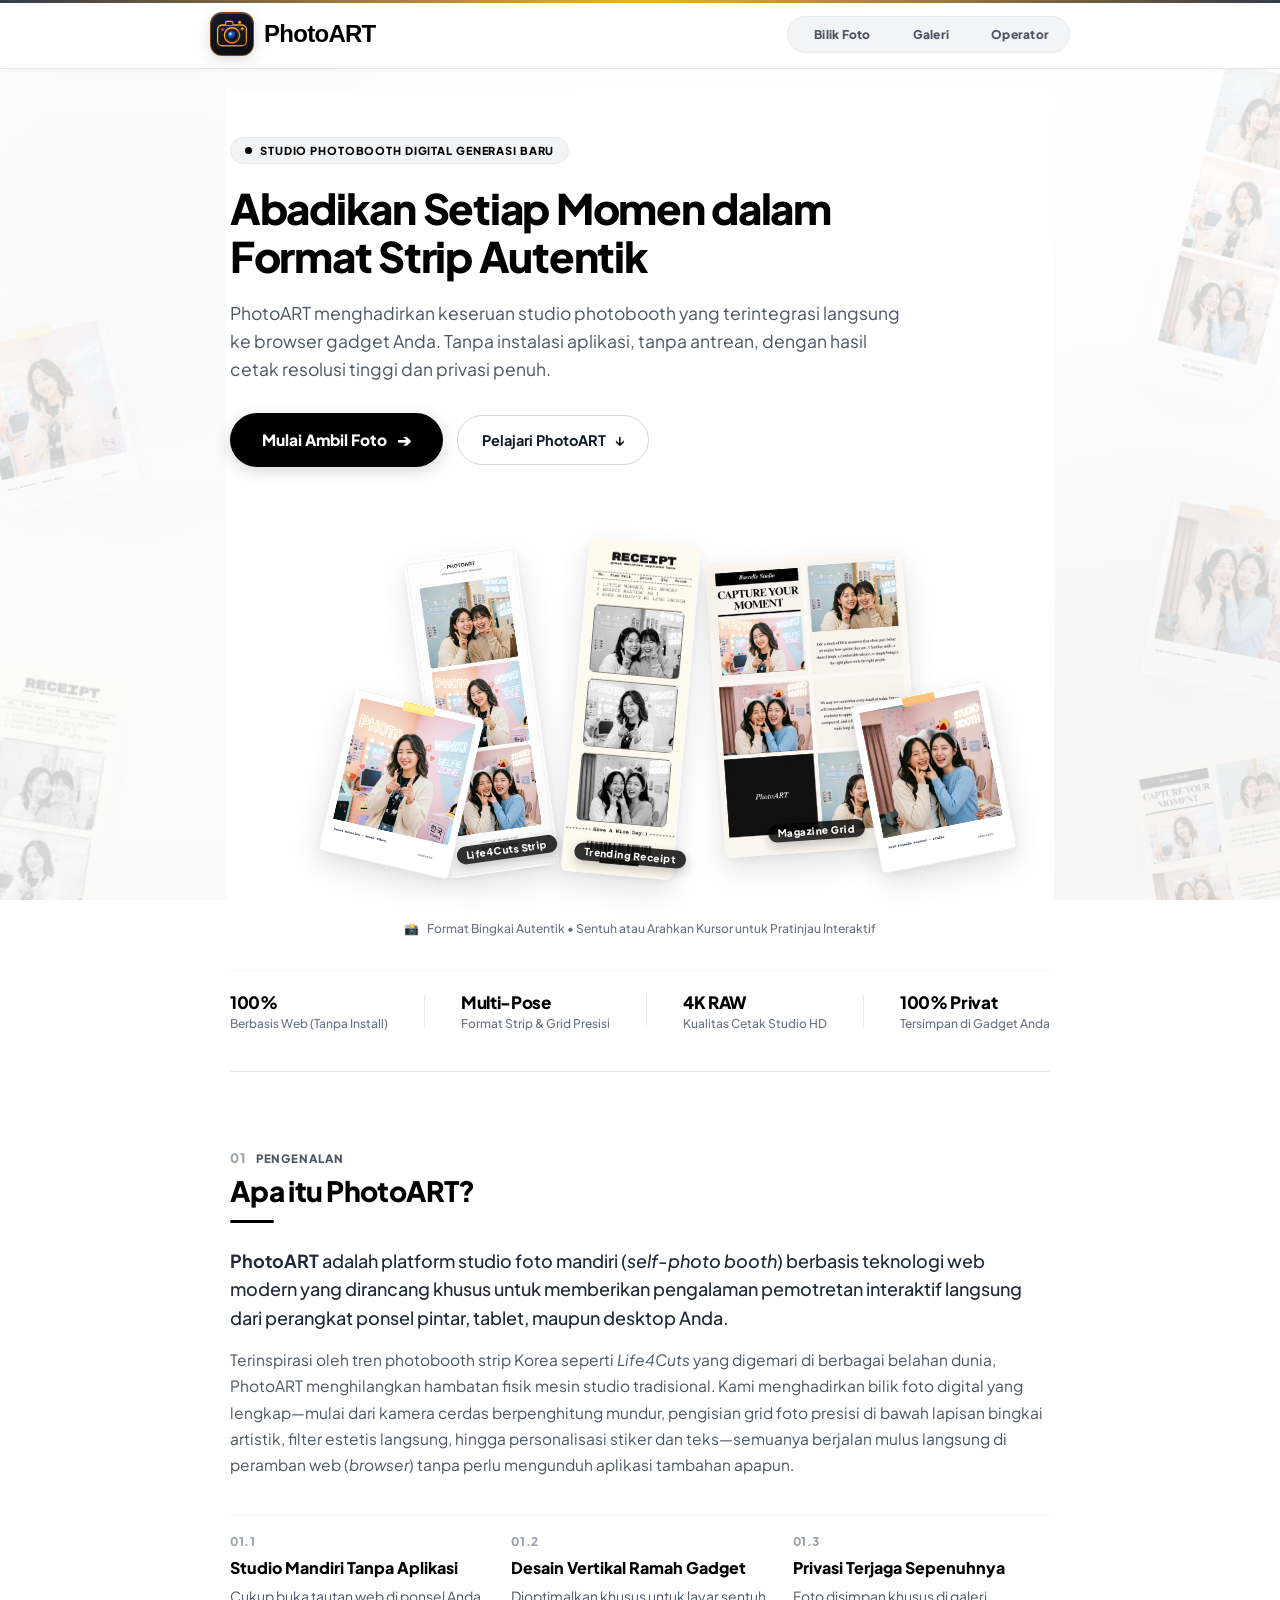
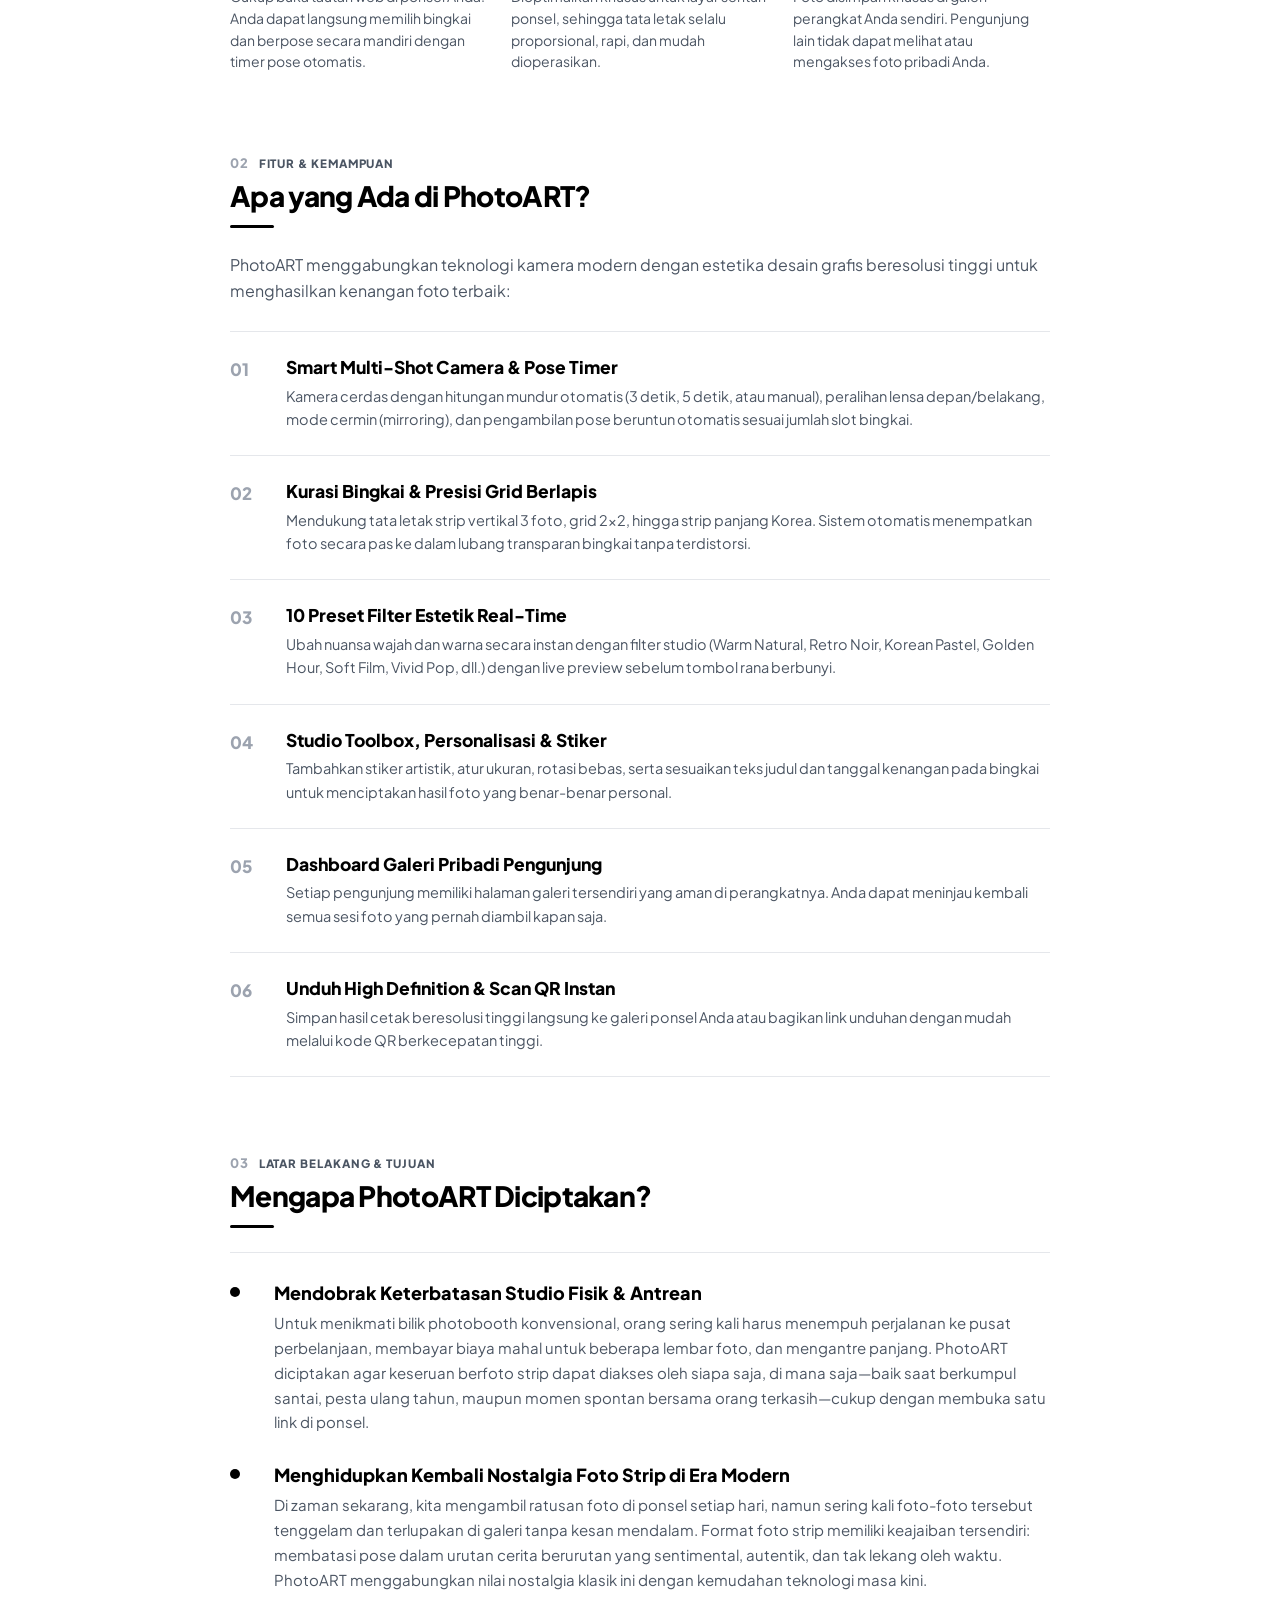
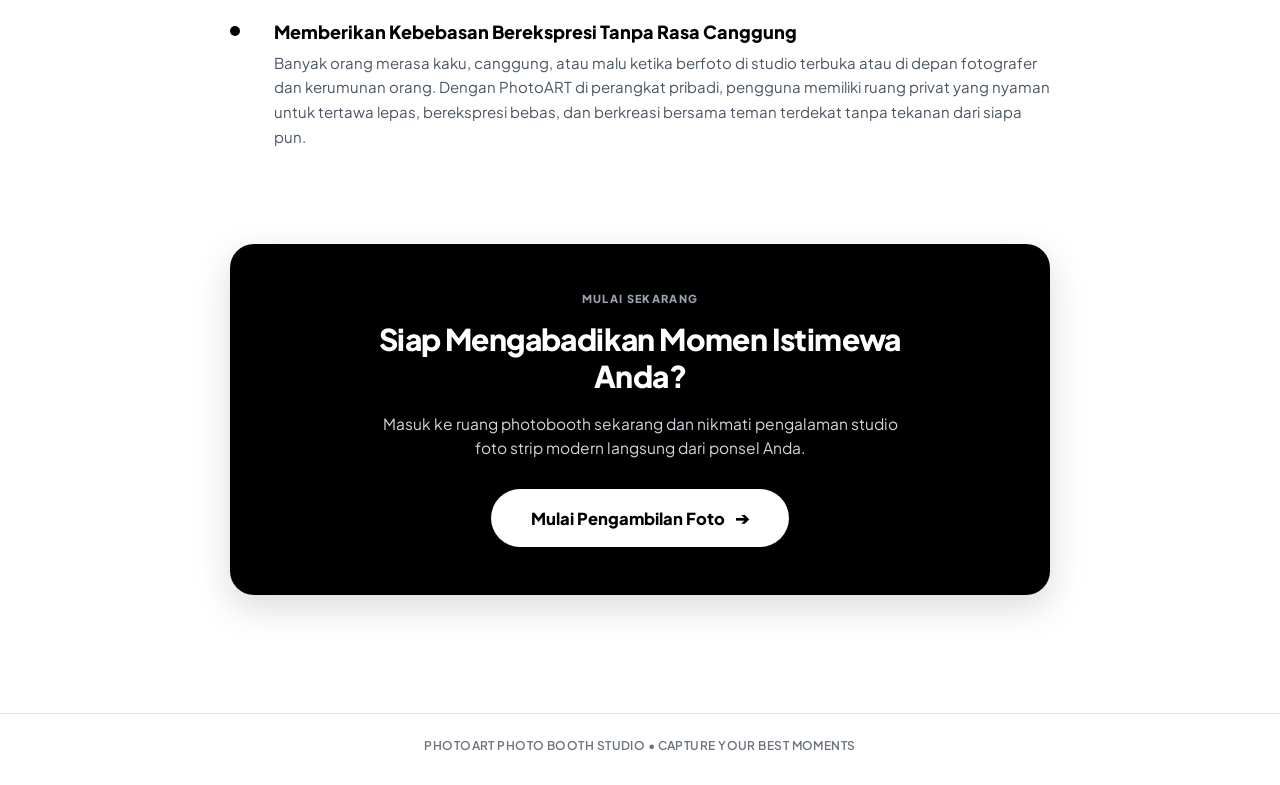
==== commit 59d1861d: "perubahan baru" ====
--- a/index.html
+++ b/index.html
@@ -84,14 +84,14 @@
             <!-- User Quick Nav: Bilik Foto | Galeri Saya | Operator -->
             <nav class="user-header-nav">
                 <a href="booth.html" class="user-nav-btn" id="btn-nav-booth" title="Bilik Pemotretan">
-                    <span>📸</span> <span>Bilik Foto</span>
+                    <span></span> <span>Bilik Foto</span>
                 </a>
                 <a href="booth.html?step=gallery" class="user-nav-btn" id="btn-nav-gallery" title="Galeri Foto Privat Saya">
-                    <span>🖼️</span> <span>Galeri</span>
+                    <span></span> <span>Galeri</span>
                     <span class="nav-badge" id="header-gallery-badge" style="display: none;">0</span>
                 </a>
                 <a href="admin.html" class="user-nav-btn" id="btn-nav-admin" title="Panel Operator (Admin)">
-                    <span>🛠️</span> <span>Operator</span>
+                    <span></span> <span>Operator</span>
                 </a>
             </nav>
         </div>
